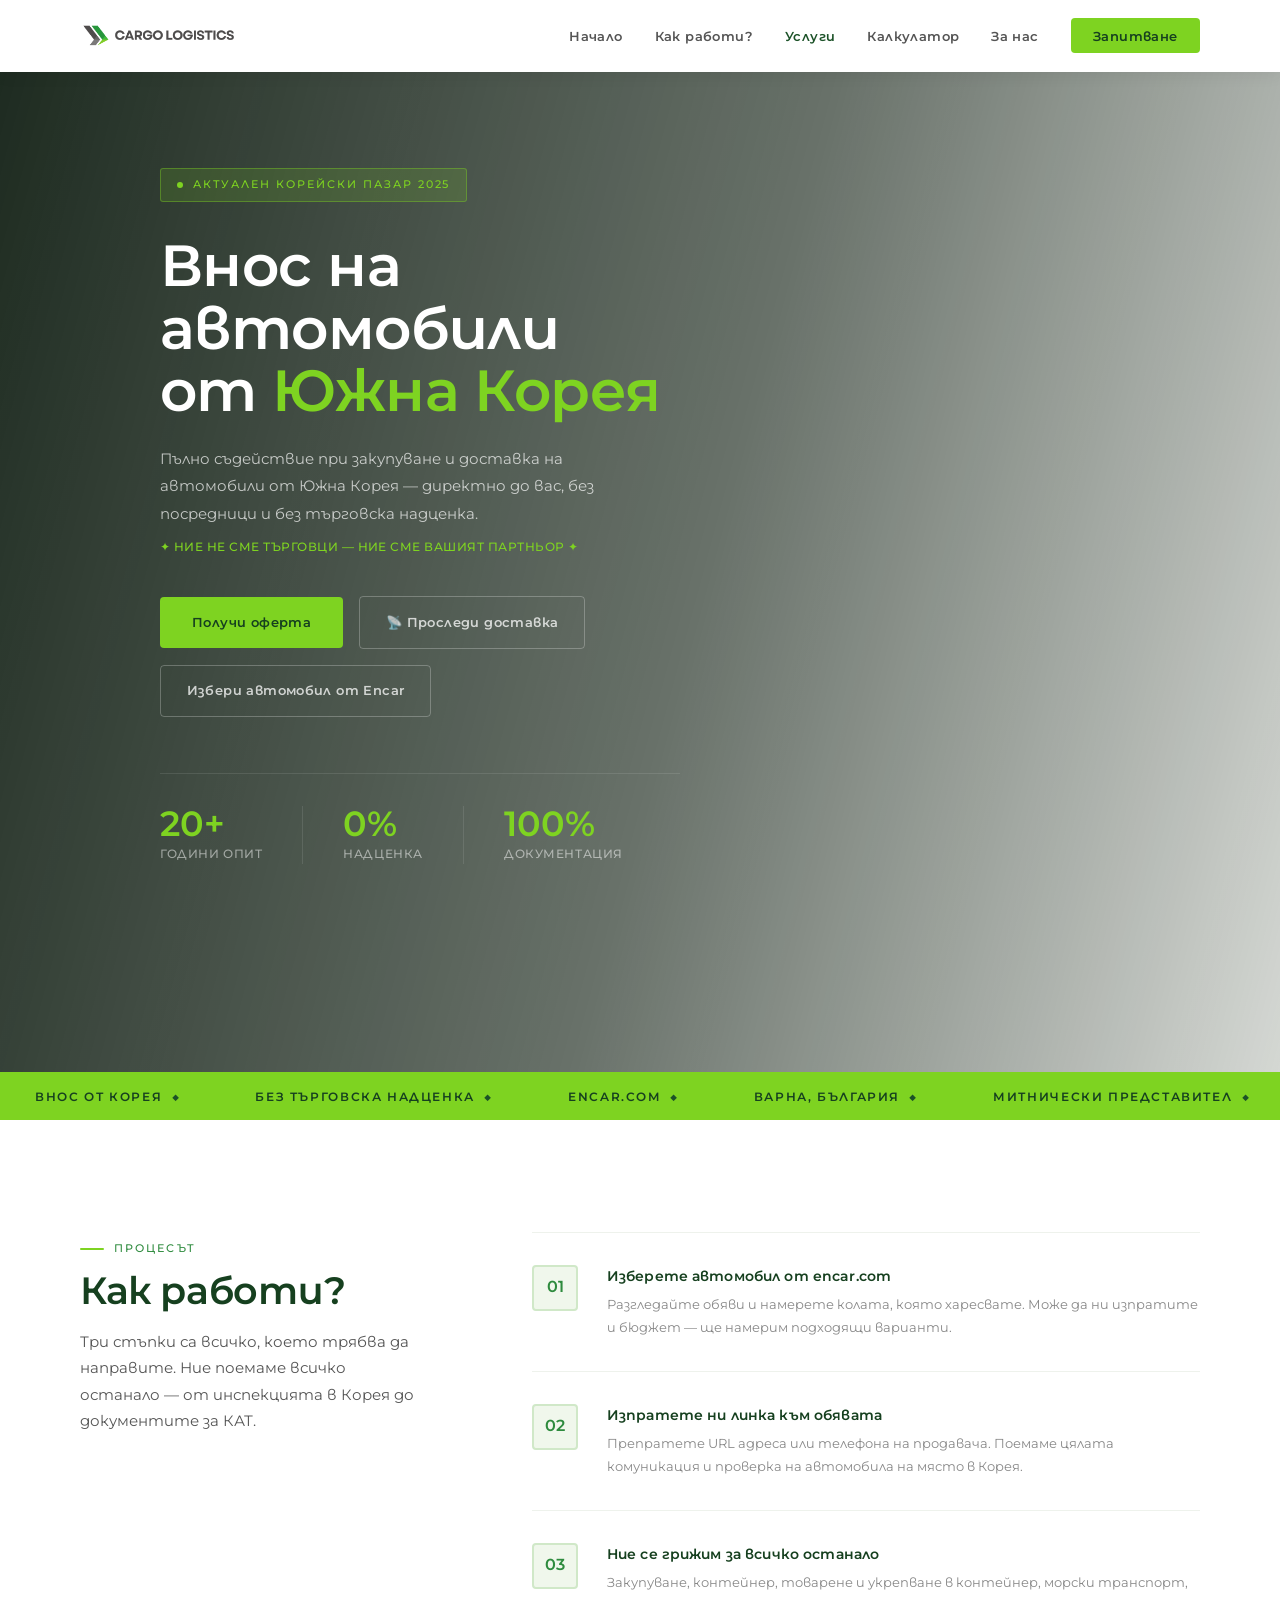
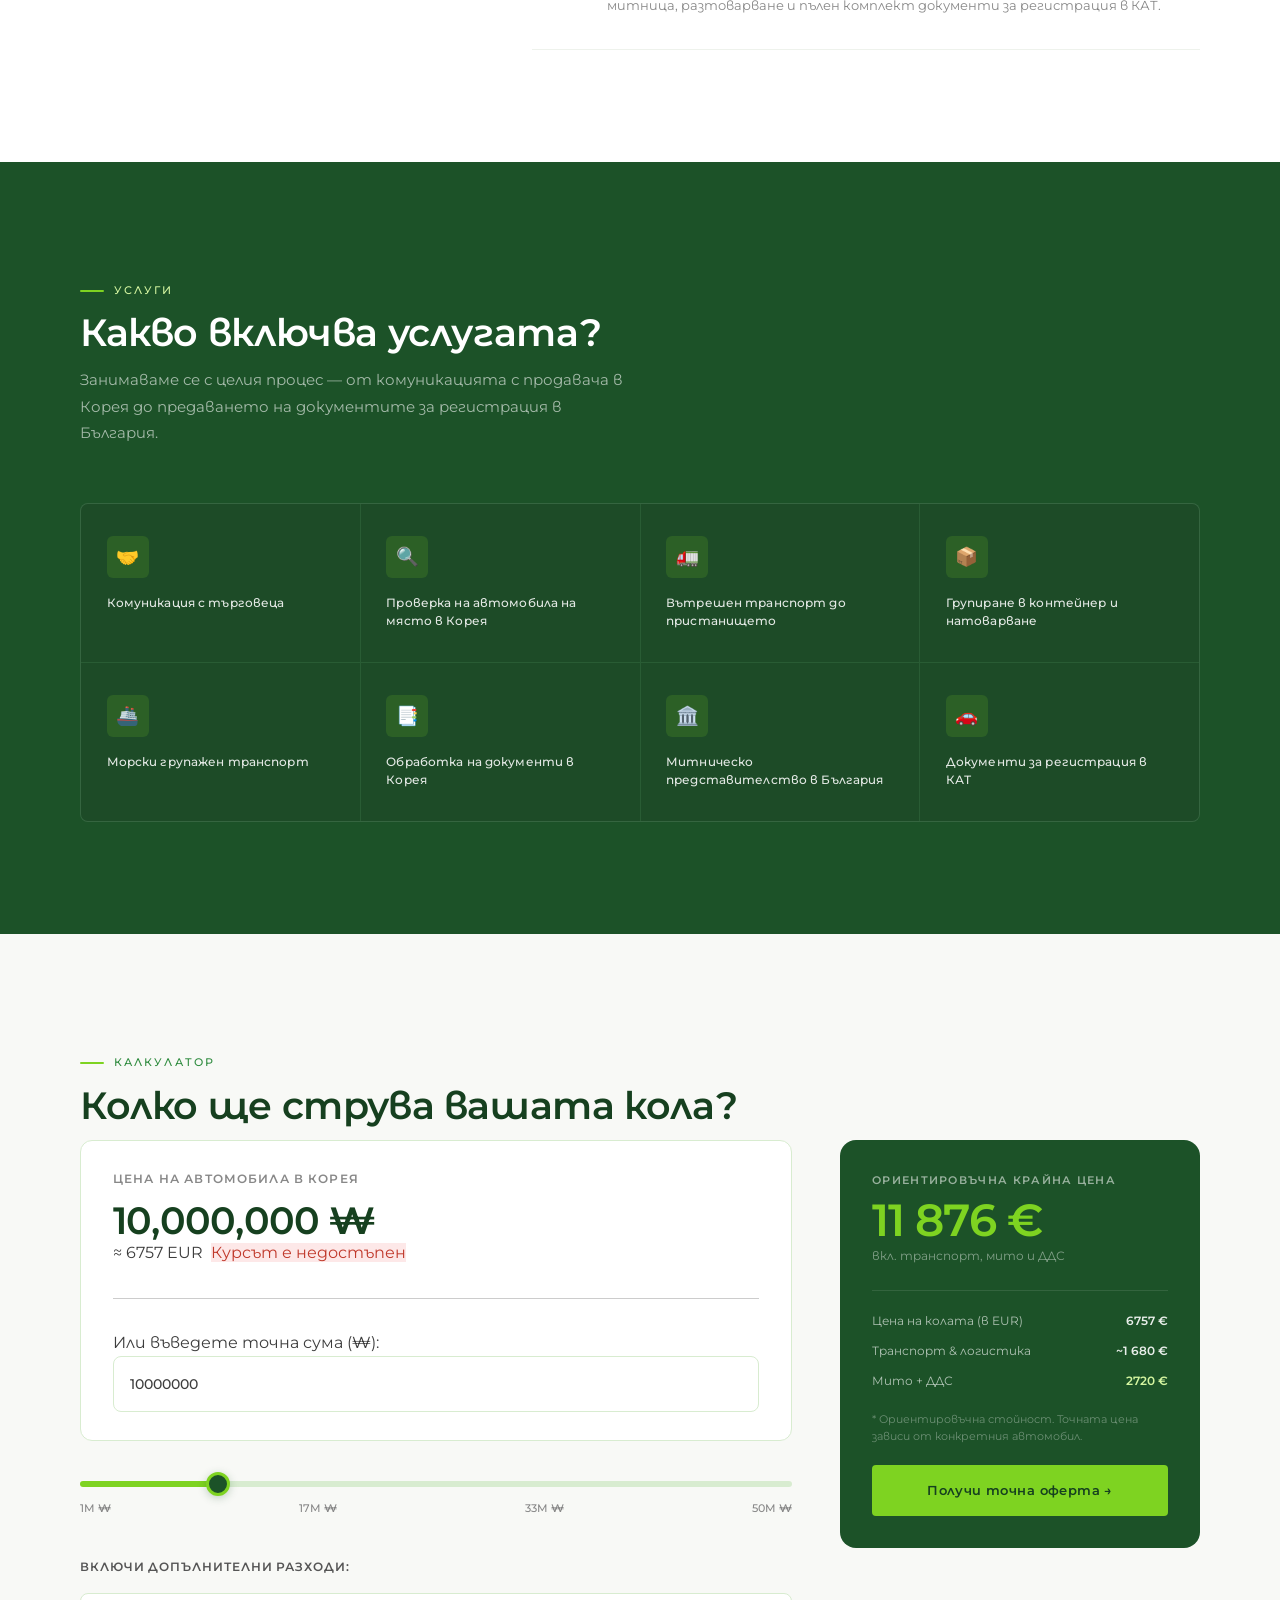
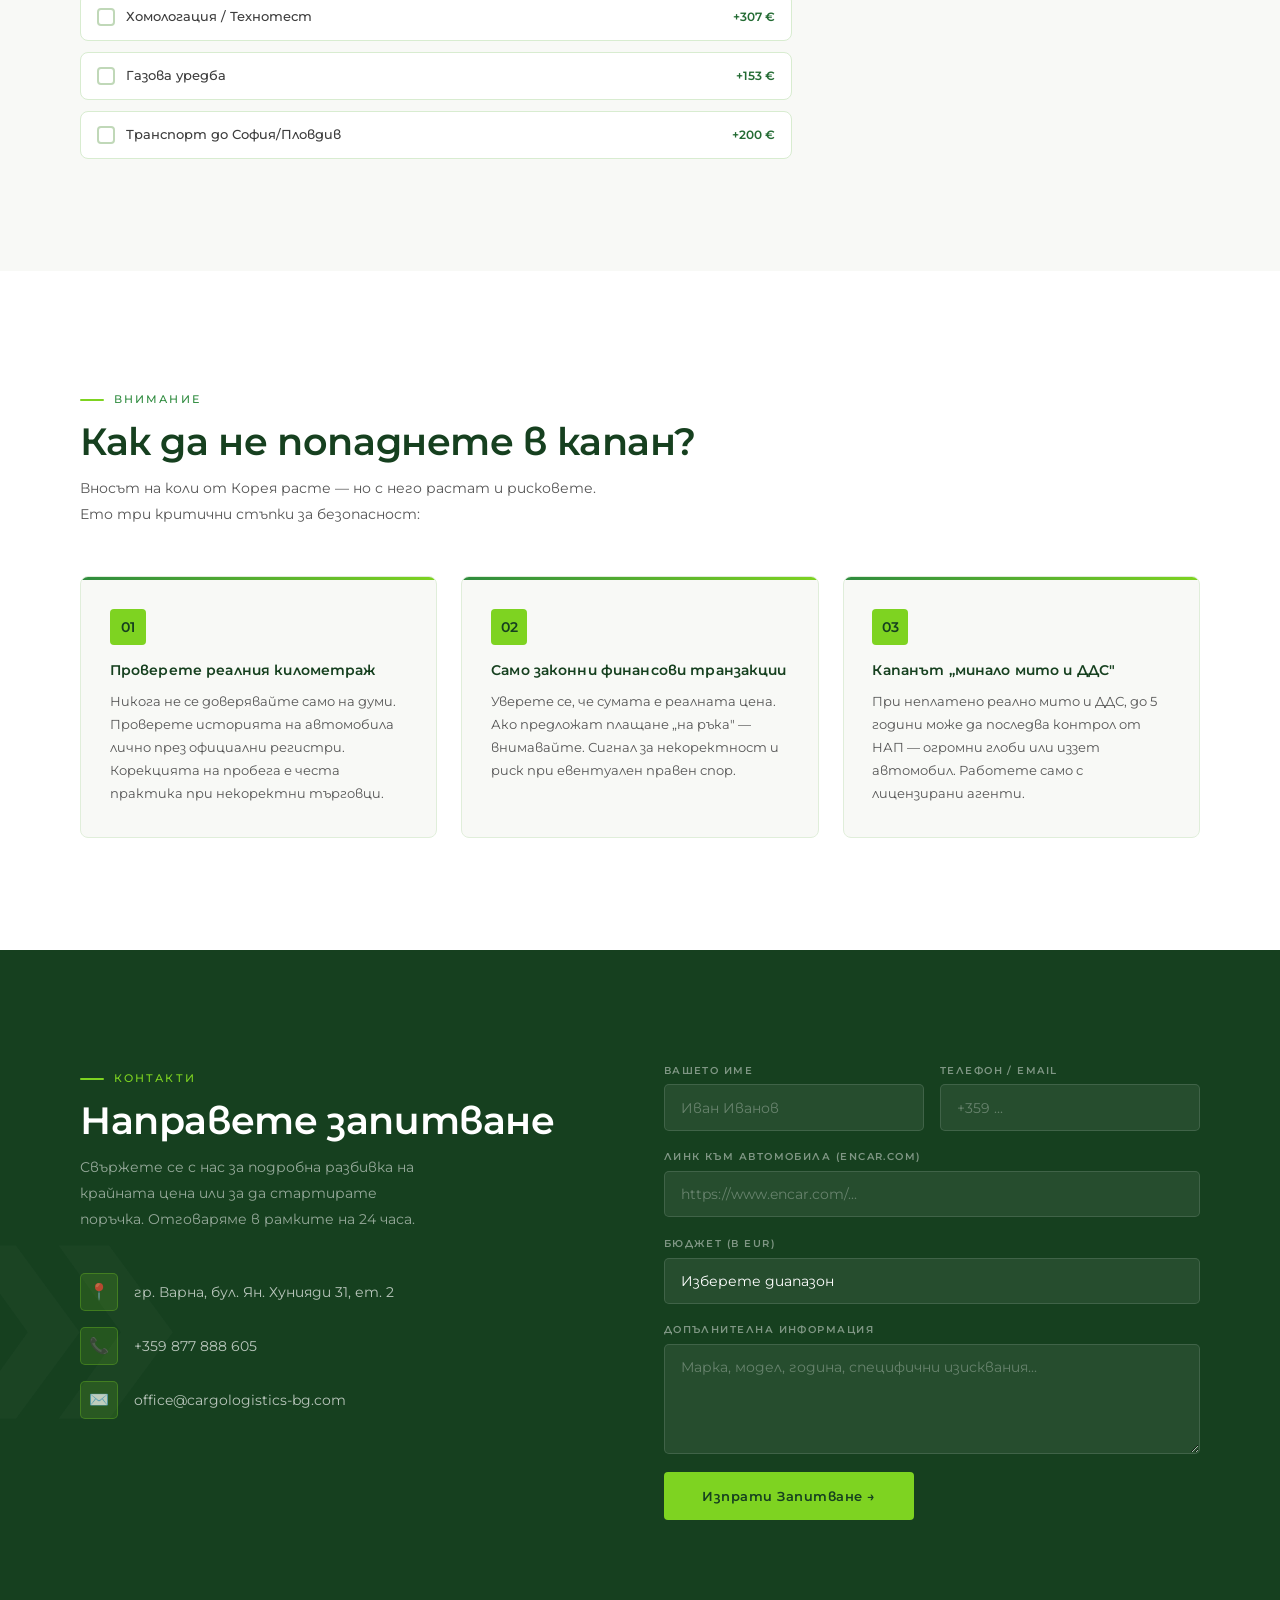
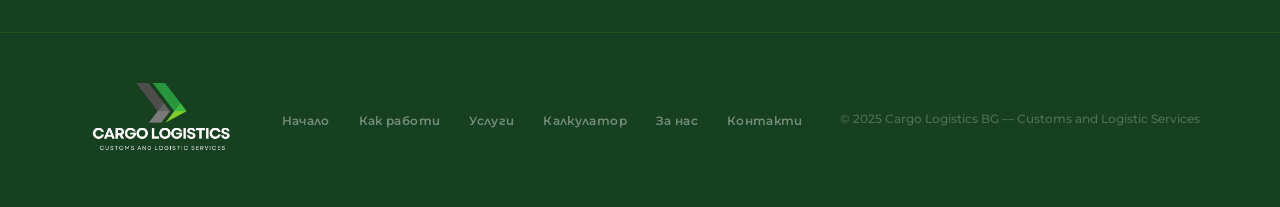
==== index.html @ bb2a9093 "price change transport" ====
<!DOCTYPE html>
<html lang="bg">
<head>
<meta charset="UTF-8">
<meta name="viewport" content="width=device-width, initial-scale=1.0">
<title>Cargo Logistics — Внос на автомобили от Южна Корея</title>
<link rel="stylesheet" href="index.css">
<link href="https://fonts.googleapis.com/css2?family=Montserrat:ital,wght@0,300;0,400;0,500;0,600;0,700;0,800;0,900;1,400&display=swap" rel="stylesheet">

</head>
<body>

    <!-- NAV -->
    <nav>
      <a class="nav-logo" href="#"><img src="Logo-3.png" alt="Cargo Logistics"></a>
      <ul class="nav-links">
        <li><a href="#start">Начало</a></li>
        <li><a href="#how">Как работи?</a></li>
        <li><a href="#services" class="active">Услуги</a></li>
        <li><a href="#calculator">Калкулатор</a></li>
        <li><a href="about.html">За нас</a></li>
        <li><a href="#contact" class="nav-cta">Запитване</a></li>
      </ul>
    </nav>
    
    <!-- HERO -->
    <section class="hero" id="start">
      <div class="hero-bg"></div>
      <div class="hero-left">
        <div class="hero-eyebrow">Актуален корейски пазар 2025</div>
        <h1>Внос на автомобили<br>от <em>Южна Корея</em></h1>
        <p class="hero-desc">Пълно съдействие при закупуване и доставка на автомобили от Южна Корея — директно до вас, без посредници и без търговска надценка.</p>
        <p class="hero-promise">✦ Ние не сме търговци — ние сме вашият партньор ✦</p>
        <div class="hero-actions">
          <a href="#contact" class="btn-lime">Получи оферта</a>
          <a href="https://www.maersk.com/tracking/" target="_blank" class="btn-ghost-white">📡 Проследи доставка</a>
          <a href="https://www.encar.com/index.do" target="_blank" class="btn-ghost-white">Избери автомобил от Encar</a>
        </div>
        <div class="hero-stats">
          <div class="stat-item"><span class="stat-num">20+</span><span class="stat-label">Години опит</span></div>
          <div class="stat-item"><span class="stat-num">0%</span><span class="stat-label">Надценка</span></div>
          <div class="stat-item"><span class="stat-num">100%</span><span class="stat-label">Документация</span></div>
        </div>
      </div>
    </section>
    
    <!-- TICKER -->
    <div class="ticker-wrap">
      <div class="ticker-inner">
        <span class="ticker-item">Внос от Корея <span class="ticker-sep">◆</span></span>
        <span class="ticker-item">Без търговска надценка <span class="ticker-sep">◆</span></span>
        <span class="ticker-item">Encar.com <span class="ticker-sep">◆</span></span>
        <span class="ticker-item">Варна, България <span class="ticker-sep">◆</span></span>
        <span class="ticker-item">Митнически представител <span class="ticker-sep">◆</span></span>
        <span class="ticker-item">20+ Години опит <span class="ticker-sep">◆</span></span>
        <span class="ticker-item">Внос от Корея <span class="ticker-sep">◆</span></span>
        <span class="ticker-item">Без търговска надценка <span class="ticker-sep">◆</span></span>
        <span class="ticker-item">Encar.com <span class="ticker-sep">◆</span></span>
        <span class="ticker-item">Варна, България <span class="ticker-sep">◆</span></span>
        <span class="ticker-item">Митнически представител <span class="ticker-sep">◆</span></span>
        <span class="ticker-item">20+ Години опит <span class="ticker-sep">◆</span></span>
      </div>
    </div>
    
    <!-- HOW IT WORKS -->
    <section class="how-section" id="how">
      <div class="how-layout">
        <div class="how-intro fade-up">
          <div class="section-tag">Процесът</div>
          <h2>Как работи?</h2>
          <p>Три стъпки са всичко, което трябва да направите. Ние поемаме всичко останало — от инспекцията в Корея до документите за КАТ.</p>
        </div>
        <div class="steps fade-up" style="transition-delay:0.12s">
          <div class="step">
            <div class="step-num">01</div>
            <div class="step-body">
              <h3>Изберете автомобил от encar.com</h3>
              <p>Разгледайте обяви и намерете колата, която харесвате. Може да ни изпратите и бюджет — ще намерим подходящи варианти.</p>
            </div>
          </div>
          <div class="step">
            <div class="step-num">02</div>
            <div class="step-body">
              <h3>Изпратете ни линка към обявата</h3>
              <p>Препратете URL адреса или телефона на продавача. Поемаме цялата комуникация и проверка на автомобила на място в Корея.</p>
            </div>
          </div>
          <div class="step">
            <div class="step-num">03</div>
            <div class="step-body">
              <h3>Ние се грижим за всичко останало</h3>
              <p>Закупуване, контейнер, товарене и укрепване в контейнер, морски транспорт, митница, разтоварване и пълен комплект документи за регистрация в КАТ.</p>
            </div>
          </div>
        </div>
      </div>
    </section>
    
    <!-- SERVICES -->
    <section class="services-section" id="services">
      <div class="section-tag fade-up">Услуги</div>
      <h2 class="fade-up">Какво включва услугата?</h2>
      <p class="services-lead fade-up">Занимаваме се с целия процес — от комуникацията с продавача в Корея до предаването на документите за регистрация в България.</p>
      <div class="services-grid">
        <div class="service-card fade-up"><div class="service-icon">🤝</div><h3>Комуникация с търговеца</h3></div>
        <div class="service-card fade-up" style="transition-delay:0.05s"><div class="service-icon">🔍</div><h3>Проверка на автомобила на място в Корея</h3></div>
        <div class="service-card fade-up" style="transition-delay:0.1s"><div class="service-icon">🚛</div><h3>Вътрешен транспорт до пристанището</h3></div>
        <div class="service-card fade-up" style="transition-delay:0.15s"><div class="service-icon">📦</div><h3>Групиране в контейнер и натоварване</h3></div>
        <div class="service-card fade-up" style="transition-delay:0.2s"><div class="service-icon">🚢</div><h3>Морски групажен транспорт</h3></div>
        <div class="service-card fade-up" style="transition-delay:0.25s"><div class="service-icon">📑</div><h3>Обработка на документи в Корея</h3></div>
        <div class="service-card fade-up" style="transition-delay:0.3s"><div class="service-icon">🏛️</div><h3>Митническо представителство в България</h3></div>
        <div class="service-card fade-up" style="transition-delay:0.35s"><div class="service-icon">🚗</div><h3>Документи за регистрация в КАТ</h3></div>
      </div>
    </section>
    
    <!-- CALCULATOR (replaces pricing section) -->
    <section class="pricing-section" id="calculator">
      <div class="section-tag fade-up">Калкулатор</div>
      <h2 class="fade-up">Колко ще струва вашата кола?</h2>
      <!-- <p class="fade-up" style="color:var(--gray-mid);font-size:0.9rem;max-width:520px;line-height:1.8;margin-bottom:3rem;font-weight:400;">Въведете цената на автомобила в корейски вон — ние конвертираме по актуален курс и изчисляваме ориентировъчната крайна цена в евро.</p> -->
    
      <div class="slider-calc-wrap fade-up" style="transition-delay:0.1s">
        
       <!-- Slider side -->
    <div class="slider-side">
      <div class="slider-car-price-display">
        <span class="scp-label">Цена на автомобила в Корея</span>
        <div class="scp-value-wrap">
          <span class="scp-value" id="scp-display">10 000 000 ₩</span>
        </div>
        <div class="scp-eur-equiv"> <span id="scp-eur-equiv">—</span> &nbsp;<span class="scp-rate-badge" id="scp-rate-badge">Зарежда курс…</span></div>
        <div class="scp-divider"></div>
        <br>
        <hr style="border: none; height: 1px; background-color: #ccc; margin: 5px 0;">
        <br>
        <span class="scp-manual-label">Или въведете точна сума (₩):</span>
        <div class="calc-input-wrap">
         <!--- <span class="calc-currency">₩</span> -->
          <input type="number" id="scp-input" class="calc-input" value="10000000" min="1000000" max="50000000" step="500000">
        </div>
      </div>

      <div class="slider-track-wrap">
        <input type="range" id="car-slider" class="car-slider" min="1000000" max="50000000" step="500000" value="10000000">
        <div class="slider-labels">
          <span>1M ₩</span>
          <span>17M ₩</span>
          <span>33M ₩</span>
          <span>50M ₩</span>
        </div>
      </div>

    
          <div class="slider-toggles">
            <p class="slider-toggles-label">Включи допълнителни разходи:</p>
            <div class="stoggle-row">
              <label class="stoggle">
                <input type="checkbox" id="s-homologation">
                <span class="stoggle-box"></span>
                Хомологация / Технотест
                <span class="stoggle-price">+307 €</span>
              </label>
              <label class="stoggle">
                <input type="checkbox" id="s-gas">
                <span class="stoggle-box"></span>
                Газова уредба
                <span class="stoggle-price">+153 €</span>
              </label>
              <label class="stoggle">
                <input type="checkbox" id="s-sofia">
                <span class="stoggle-box"></span>
                Транспорт до София/Пловдив
                <span class="stoggle-price">+200 €</span>
              </label>
            </div>
          </div>
        </div>
    
        <!-- Result side -->
        <div class="slider-result">
          <div class="sr-inner">
            <div class="sr-label">Ориентировъчна крайна цена</div>
            <div class="sr-total" id="sr-total">— €</div>
            <div class="sr-note">вкл. транспорт, мито и ДДС</div>
    
            <div class="sr-breakdown">
              <div class="sr-row"><span>Цена на колата (в EUR)</span><span id="sr-car">—</span></div>
              <div class="sr-row"><span>Транспорт &amp; логистика</span><span>~1 680 €</span></div>
              <div class="sr-row sr-tax"><span>Мито + ДДС</span><span id="sr-taxes">—</span></div>
              <div class="sr-row" id="sr-extras-row" style="display:none"><span>Допълнителни</span><span id="sr-extras">—</span></div>
            </div>
    
            <p class="sr-disclaimer">* Ориентировъчна стойност. Точната цена зависи от конкретния автомобил.</p>
            <a href="#contact" class="btn-lime" style="display:block;text-align:center;margin-top:1.2rem;">Получи точна оферта →</a>
          </div>
        </div>
      </div>
    </section>
    
    
    <!-- TIPS -->
    <section class="tips-section">
      <div class="section-tag fade-up">Внимание</div>
      <h2 class="fade-up">Как да не попаднете в капан?</h2>
      <p style="color:var(--gray-mid);font-size:0.9rem;max-width:520px;line-height:1.8;margin-top:0.5rem;font-weight:400;" class="fade-up">Вносът на коли от Корея расте — но с него растат и рисковете. Ето три критични стъпки за безопасност:</p>
      <div class="tips-grid">
        <div class="tip-card fade-up">
          <div class="tip-badge">01</div>
          <h3>Проверете реалния километраж</h3>
          <p>Никога не се доверявайте само на думи. Проверете историята на автомобила лично през официални регистри. Корекцията на пробега е честа практика при некоректни търговци.</p>
        </div>
        <div class="tip-card fade-up" style="transition-delay:0.1s">
          <div class="tip-badge">02</div>
          <h3>Само законни финансови транзакции</h3>
          <p>Уверете се, че сумата е реалната цена. Ако предложат плащане „на ръка" — внимавайте. Сигнал за некоректност и риск при евентуален правен спор.</p>
        </div>
        <div class="tip-card fade-up" style="transition-delay:0.2s">
          <div class="tip-badge">03</div>
          <h3>Капанът „минало мито и ДДС"</h3>
          <p>При неплатено реално мито и ДДС, до 5 години може да последва контрол от НАП — огромни глоби или иззет автомобил. Работете само с лицензирани агенти.</p>
        </div>
      </div>
    </section>
    
    
    
    
    <!-- CONTACT -->
    <section class="contact-section" id="contact">
      <div class="contact-info fade-up">
        <div class="section-tag">Контакти</div>
        <h2>Направете запитване</h2>
        <p>Свържете се с нас за подробна разбивка на крайната цена или за да стартирате поръчка. Отговаряме в рамките на 24 часа.</p>
        <div class="contact-items">
          <div class="contact-item"><div class="c-icon">📍</div>гр. Варна, бул. Ян. Хунияди 31, ет. 2</div>
          <div class="contact-item"><div class="c-icon">📞</div>+359 877 888 605</div>
          <div class="contact-item"><div class="c-icon">✉️</div>office@cargologistics-bg.com<a href="mailto:office@cargologistics-bg.com" class="__cf_email__"> </a></div>
        </div>
      </div>
      <form class="contact-form fade-up" style="transition-delay:0.14s" action="https://formspree.io/f/xpqyqaje" method="POST">
        <div class="form-row">
          <div class="fg"><label>Вашето Име</label><input type="text" placeholder="Иван Иванов" required></div>
          <div class="fg"><label>Телефон / Email</label><input type="text" placeholder="+359 ..." required></div>
        </div>
        <div class="fg"><label>Линк към автомобила (encar.com)</label><input type="url" placeholder="https://www.encar.com/..."></div>
        <div class="fg">
          <label>Бюджет (в EUR)</label>
          <select>
            <option value="">Изберете диапазон</option>
            <option>До 5 000 EUR</option>
            <option>5 000 – 10 000 EUR</option>
            <option>10 000 – 20 000 EUR</option>
            <option>Над 20 000 EUR</option>
            <option>Само транспорт (вече купена кола)</option>
          </select>
        </div>
        <div class="fg"><label>Допълнителна информация</label><textarea placeholder="Марка, модел, година, специфични изисквания..."></textarea></div>
        <button type="submit" class="form-submit">Изпрати Запитване →</button>
      </form>
    </section>
    
    <!-- FOOTER -->
    <footer>
      <div class="footer-logo"><img src="Logo-2.png" alt="Cargo Logistics"></div>
      <ul class="footer-links">
        <li><a href="#start">Начало</a></li>
        <li><a href="#how">Как работи</a></li>
        <li><a href="#services">Услуги</a></li>
        <li><a href="#calculator">Калкулатор</a></li>
        <li><a href="#About">За нас</a></li>
        <li><a href="#contact">Контакти</a></li>
      </ul>
      <div class="footer-copy">© 2025 Cargo Logistics BG — Customs and Logistic Services</div>
    </footer>
    
    <script>
      // Scroll animations
        
const obs = new IntersectionObserver((entries) => {
  entries.forEach(e => {
    if (e.isIntersecting) { e.target.classList.add('visible'); obs.unobserve(e.target); }
  });
}, { threshold: 0.1 });
document.querySelectorAll('.fade-up').forEach(el => obs.observe(el));

// Form submit


// ── KRW → EUR live rate calculator ──
const FIXED_EUR   = 250 + 1400 + 30 + 100 + 92 + 92 + 435; // fixed logistics costs in EUR
let   krwPerEur   = null; // filled after API call

function fmtKrw(n) {
  return n.toLocaleString('ko-KR') + ' ₩';
}
function fmtEur(n) {
  return n.toLocaleString('bg-BG', { minimumFractionDigits: 0, maximumFractionDigits: 0 }) + ' €';
}

function sliderUpdate(krwPrice) {
  // Show KRW price
  document.getElementById('scp-display').textContent = fmtKrw(krwPrice);

  if (!krwPerEur) {
    document.getElementById('sr-total').textContent = 'Зарежда…';
    return;
  }

  const carEur = krwPrice / krwPerEur;

  // Show EUR equivalent of car price
  document.getElementById('scp-eur-equiv').textContent =
    '≈ ' + carEur.toLocaleString('bg-BG', { minimumFractionDigits: 0, maximumFractionDigits: 0 }) + ' EUR';

  // Fixed logistics costs (these are always added)
  const loading   = 250;
  const transport = 1400;
  const insurance = 30;
  const port      = 100;
  const customs   = 92;
  const unloading = 92;
  const commission = 435;

  // Excel formula: Total = (car + loading + transport + insurance + port) * 1.32
  //                        + customs + unloading + commission + extras
  // Duty = (car + loading + transport + insurance) * 0.10
  // VAT  = (car + loading + transport + insurance + duty + port) * 0.20

  const dutyBase = carEur + loading + transport + insurance;
  const duty     = dutyBase * 0.10;
  const vatBase  = dutyBase + duty + port;
  const vat      = vatBase * 0.20;
  const taxes    = duty + vat;

  // Extras
  let extras = 0;
  if (document.getElementById('s-homologation').checked) extras += 307;
  if (document.getElementById('s-gas').checked)          extras += 153;
  if (document.getElementById('s-sofia').checked)        extras += 200;

  const total = carEur + loading + transport + insurance + port + taxes + customs + unloading + commission + extras;

  document.getElementById('sr-car').textContent    = fmtEur(carEur);
  document.getElementById('sr-taxes').textContent  = fmtEur(taxes);
  document.getElementById('sr-total').textContent  = fmtEur(total);

  if (extras > 0) {
    document.getElementById('sr-extras-row').style.display = '';
    document.getElementById('sr-extras').textContent = fmtEur(extras);
  } else {
    document.getElementById('sr-extras-row').style.display = 'none';
  }

  // Update slider fill
  const sliderEl = document.getElementById('car-slider');
  const pct = ((krwPrice - sliderEl.min) / (sliderEl.max - sliderEl.min)) * 100;
  sliderEl.style.background =
    `linear-gradient(to right, var(--lime) 0%, var(--lime) ${pct}%, #d8ecd0 ${pct}%, #d8ecd0 100%)`;
}

// Fetch live KRW/EUR rate from Frankfurter (ECB-backed, no API key)
async function fetchRate() {
  const badge = document.getElementById('scp-rate-badge');
  try {
    const res  = await fetch('https://api.frankfurter.dev/v1/latest?base=EUR&symbols=KRW');
    const data = await res.json();
    krwPerEur  = data.rates.KRW;
    const rateDisplay = Math.round(krwPerEur).toLocaleString('ko-KR');
    badge.textContent  = `1 € = ${rateDisplay} ₩  •  ${data.date}`;
    badge.style.background = '#eef6ea';
    sliderUpdate(parseInt(document.getElementById('car-slider').value));
  } catch (err) {
    badge.textContent  = 'Курсът е недостъпен';
    badge.style.background = '#fde8e8';
    badge.style.color = '#c0392b';
    // fallback rate
    krwPerEur = 1480;
    sliderUpdate(parseInt(document.getElementById('car-slider').value));
  }
}

// Wire up slider and manual input
const sliderEl    = document.getElementById('car-slider');
const manualInput = document.getElementById('scp-input');

sliderEl.addEventListener('input', () => {
  const val = parseInt(sliderEl.value);
  manualInput.value = val;
  sliderUpdate(val);
});

manualInput.addEventListener('input', () => {
  let val = parseInt(manualInput.value) || 1000000;
  val = Math.min(Math.max(val, 1000000), 50000000);
  sliderEl.value = val;
  sliderUpdate(val);
});

['s-homologation', 's-gas', 's-sofia'].forEach(id => {
  document.getElementById(id).addEventListener('change', () => {
    sliderUpdate(parseInt(sliderEl.value));
  });
});

// Init: show placeholder then fetch rate
sliderUpdate(10000000);
fetchRate();
      </script>
    </body>
    </html>
---- index.css ----
:root {
    --green-dark:   #16401f;
    --green-brand:  #1c5228;
    --green-mid:    #236b33;
    --green-accent: #2e8b3e;
    --lime:         #7ed321;
    --lime-bright:  #a8e63d;
    --lime-pale:    #d4f5a0;
    --gray-dark:    #3d3d3d;
    --gray-mid:     #555;
    --gray-light:   #888;
    --off-white:    #f8f9f6;
    --white:        #ffffff;
  }
  
  *, *::before, *::after { box-sizing: border-box; margin: 0; padding: 0; }
  html { scroll-behavior: smooth; }
  
  body {
    background: var(--off-white);
    color: var(--gray-dark);
    font-family: 'Montserrat', sans-serif;
    font-weight: 400;
    line-height: 1.65;
    overflow-x: hidden;
  }
  
  /* NAV */
  nav {
    position: fixed;
    inset: 0 0 auto 0;
    z-index: 300;
    display: flex;
    align-items: center;
    justify-content: space-between;
    padding: 0 5rem;
    height: 72px;
    background: var(--white);
    box-shadow: 0 2px 16px rgba(0,0,0,0.07);
  }
  
  .nav-logo img { height: 84px; display: block; }
  
  .nav-links { display: flex; gap: 2rem; list-style: none; align-items: center; }
  
  .nav-links a {
    color: var(--gray-mid);
    text-decoration: none;
    font-size: 0.82rem;
    font-weight: 600;
    letter-spacing: 0.03em;
    transition: color 0.2s;
  }
  
  .nav-links a:hover { color: var(--green-brand); }
  .nav-links a.active { color: var(--green-brand); }
  
  .nav-cta {
    background: var(--lime) !important;
    color: var(--green-dark) !important;
    padding: 0.6rem 1.4rem !important;
    border-radius: 4px;
  }
  .nav-cta:hover { background: var(--lime-bright) !important; }
  
  /* HERO */

  
.hero {
    min-height: 100vh;
    position: relative;
    display: flex;
    align-items: center;
    padding-top: 72px;
    overflow: hidden;
  }
  
  .hero-bg {
    position: absolute;
    inset: 0;
    background-image: url('https://static.super.website/fs/super-website/userFiles/cargologistics/images/r256-chatgpt-image-oct-26-2025-015347-pm-17614802647723.webp?v=1761480317');
    background-size: cover;
    background-position: center 40%;
    filter: brightness(0.38) saturate(0.9);
    z-index: 0;
  }
  
  .hero-bg::after {
    content: '';
    position: absolute;
    inset: 0;
    background: linear-gradient(105deg, rgba(22,64,31,0.92) 0%, rgba(22,64,31,0.6) 55%, rgba(22,64,31,0.15) 100%);
  }
  
  .hero-left {
    position: relative;
    z-index: 2;
    padding: 6rem 5rem;
    max-width: 680px;
  }
  
  .hero-eyebrow {
    display: inline-flex;
    align-items: center;
    gap: 0.6rem;
    background: rgba(126,211,33,0.15);
    border: 1px solid rgba(126,211,33,0.4);
    color: var(--lime);
    font-size: 0.68rem;
    font-weight: 500;
    letter-spacing: 0.18em;
    text-transform: uppercase;
    padding: 0.45rem 1rem;
    border-radius: 3px;
    margin-bottom: 2rem;
    width: fit-content;
  }
  
  .hero-eyebrow::before {
    content: '';
    width: 6px; height: 6px;
    background: var(--lime);
    border-radius: 50%;
    animation: blink 2s ease infinite;
  }
  
  @keyframes blink { 0%,100%{opacity:1}50%{opacity:0.2} }
  
  h1 {
    font-size: clamp(2.4rem, 4.5vw, 4.2rem);
    font-weight: 600;
    line-height: 1.08;
    color: var(--white);
    margin-bottom: 1.5rem;
    letter-spacing: -0.01em;
  }
  
  h1 em { font-style: normal; color: var(--lime); }
  
  .hero-desc {
    font-size: 0.95rem;
    color: rgba(255,255,255,0.7);
    max-width: 440px;
    line-height: 1.8;
    margin-bottom: 0.6rem;
    font-weight: 400;
  }
  
  .hero-promise {
    font-size: 0.75rem;
    font-weight: 500;
    color: var(--lime);
    letter-spacing: 0.04em;
    margin-bottom: 2.5rem;
    text-transform: uppercase;
  }
  
  .hero-actions {
    display: flex;
    gap: 1rem;
    align-items: center;
    flex-wrap: wrap;
    margin-bottom: 3.5rem;
  }
  
  .btn-lime {
    display: inline-block;
    background: var(--lime);
    color: var(--green-dark);
    text-decoration: none;
    font-weight: 600;
    font-size: 0.84rem;
    letter-spacing: 0.03em;
    padding: 0.9rem 2rem;
    border-radius: 4px;
    transition: background 0.2s, transform 0.15s;
  }
  .btn-lime:hover { background: var(--lime-bright); transform: translateY(-2px); }
  
  .btn-ghost-white {
    display: inline-flex;
    align-items: center;
    gap: 0.5rem;
    color: rgba(255,255,255,0.75);
    text-decoration: none;
    font-size: 0.82rem;
    font-weight: 600;
    letter-spacing: 0.03em;
    border: 1.5px solid rgba(255,255,255,0.25);
    padding: 0.9rem 1.6rem;
    border-radius: 4px;
    transition: border-color 0.2s, color 0.2s;
  }
  .btn-ghost-white:hover { border-color: rgba(255,255,255,0.6); color: var(--white); }
  
  .hero-stats {
    display: flex;
    gap: 0;
    border-top: 1px solid rgba(255,255,255,0.1);
    padding-top: 2rem;
  }
  
  .stat-item {
    display: flex;
    flex-direction: column;
    padding-right: 2.5rem;
    margin-right: 2.5rem;
    border-right: 1px solid rgba(255,255,255,0.1);
  }
  .stat-item:last-child { border-right: none; margin-right: 0; padding-right: 0; }
  
  .stat-num {
    font-size: 2.2rem;
    font-weight: 600;
    color: var(--lime);
    line-height: 1;
  }
  
  .stat-label {
    font-size: 0.72rem;
    color: rgba(255,255,255,0.5);
    margin-top: 0.25rem;
    text-transform: uppercase;
    letter-spacing: 0.05em;
    font-weight: 500;
  }
  /* TICKER */
  .ticker-wrap {
    background: var(--lime);
    overflow: hidden;
    padding: 0.65rem 0;
    white-space: nowrap;
  }
  
  .ticker-inner {
    display: inline-flex;
    animation: ticker 28s linear infinite;
  }
  
  .ticker-item {
    font-size: 0.72rem;
    font-weight: 600;
    letter-spacing: 0.14em;
    color: var(--green-dark);
    padding: 0 2.2rem;
    text-transform: uppercase;
  }
  
  .ticker-sep { color: var(--green-brand); margin: 0 0.3rem; }
  
  @keyframes ticker { from{transform:translateX(0)} to{transform:translateX(-50%)} }
  
  /* SECTIONS */
  section { padding: 7rem 5rem; }
  
  .section-tag {
    display: inline-flex;
    align-items: center;
    gap: 0.6rem;
    font-size: 0.68rem;
    font-weight: 500;
    letter-spacing: 0.2em;
    text-transform: uppercase;
    color: var(--green-accent);
    margin-bottom: 0.8rem;
  }
  
  .section-tag::before {
    content: '';
    width: 24px; height: 2px;
    background: var(--lime);
    border-radius: 2px;
  }
  
  h2 {
    font-size: clamp(1.8rem, 3vw, 2.8rem);
    font-weight: 600;
    color: var(--green-dark);
    line-height: 1.1;
    letter-spacing: -0.01em;
    margin-bottom: 0.8rem;
  }
  
  /* HOW IT WORKS */
  .how-section { background: var(--white); }
  
  .how-layout {
    display: grid;
    grid-template-columns: 340px 1fr;
    gap: 7rem;
    align-items: start;
  }
  
  .how-intro p { font-size: 0.92rem; color: var(--gray-mid); line-height: 1.8; margin-top: 1rem; font-weight: 400; }
  
  .steps { display: flex; flex-direction: column; }
  
  .step {
    display: flex;
    gap: 1.8rem;
    padding: 2rem 0;
    border-bottom: 1px solid #eef2ec;
    transition: padding-left 0.25s;
    cursor: default;
  }
  .step:first-child { border-top: 1px solid #eef2ec; }
  .step:hover { padding-left: 0.6rem; }
  
  .step-num {
    flex-shrink: 0;
    width: 46px; height: 46px;
    border-radius: 4px;
    background: #f0f7ec;
    border: 2px solid #d0e8c8;
    display: grid;
    place-items: center;
    font-size: 1rem;
    font-weight: 600;
    color: var(--green-accent);
    transition: background 0.2s, border-color 0.2s, color 0.2s;
  }
  .step:hover .step-num { background: var(--lime); color: var(--green-dark); border-color: var(--lime); }
  
  .step-body h3 { font-size: 0.88rem; font-weight: 600; color: var(--green-dark); margin-bottom: 0.35rem; letter-spacing: 0.01em; }
  .step-body p { font-size: 0.83rem; color: var(--gray-light); line-height: 1.7; font-weight: 400; }
  
  /* SERVICES */
  .services-section { background: var(--green-brand); }
  .services-section .section-tag { color: var(--lime-pale); }
  .services-section h2 { color: var(--white); }
  
  .services-lead {
    font-size: 0.92rem;
    color: rgba(255,255,255,0.6);
    max-width: 560px;
    line-height: 1.8;
    margin-bottom: 3.5rem;
    margin-top: 0.5rem;
    font-weight: 400;
  }
  
  .services-grid {
    display: grid;
    grid-template-columns: repeat(4, 1fr);
    gap: 1px;
    background: rgba(255,255,255,0.06);
    border: 1px solid rgba(255,255,255,0.06);
    border-radius: 8px;
    overflow: hidden;
  }
  
  .service-card {
    background: rgba(22,64,31,0.6);
    padding: 2rem 1.6rem;
    transition: background 0.2s;
    position: relative;
    cursor: default;
  }
  .service-card::after {
    content: '';
    position: absolute;
    bottom: 0; left: 0; right: 0;
    height: 2px;
    background: var(--lime);
    transform: scaleX(0);
    transition: transform 0.25s;
    transform-origin: left;
  }
  .service-card:hover { background: rgba(22,64,31,0.9); }
  .service-card:hover::after { transform: scaleX(1); }
  
  .service-icon {
    width: 42px; height: 42px;
    background: rgba(126,211,33,0.15);
    border-radius: 6px;
    display: grid;
    place-items: center;
    font-size: 1.15rem;
    margin-bottom: 1rem;
  }
  
  .service-card h3 {
    font-size: 0.78rem;
    font-weight: 500;
    color: rgba(255,255,255,0.88);
    line-height: 1.45;
    letter-spacing: 0.01em;
  }
  
  /* PRICING */
  .pricing-section { background: var(--off-white); }
  
  .pricing-layout {
    display: grid;
    grid-template-columns: 1.2fr 0.8fr;
    gap: 4rem;
    margin-top: 3rem;
    align-items: start;
  }
  
  .pricing-table {
    border: 1px solid #d8ecd0;
    border-radius: 8px;
    overflow: hidden;
    margin-bottom: 1.2rem;
    background: var(--white);
  }
  
  .pricing-head {
    background: var(--green-brand);
    padding: 1rem 1.8rem;
    font-size: 0.75rem;
    font-weight: 600;
    letter-spacing: 0.1em;
    text-transform: uppercase;
    color: var(--white);
    display: flex;
    align-items: center;
    gap: 0.6rem;
  }
  .pricing-head::before {
    content: '';
    width: 3px; height: 14px;
    background: var(--lime);
    border-radius: 2px;
  }
  
  .pricing-row {
    display: flex;
    justify-content: space-between;
    align-items: center;
    padding: 0.85rem 1.8rem;
    border-bottom: 1px solid #eef6ea;
    gap: 1rem;
    transition: background 0.15s;
  }
  .pricing-row:last-child { border-bottom: none; }
  .pricing-row:hover { background: #f4faf0; }
  
  .pr-label { font-size: 0.82rem; color: var(--gray-mid); flex: 1; font-weight: 400; }
  .pr-val { font-size: 0.82rem; font-weight: 600; color: var(--green-brand); white-space: nowrap; }
  
  .pricing-aside { display: flex; flex-direction: column; gap: 1.2rem; }
  
  .cta-card {
    background: var(--green-brand);
    border-radius: 8px;
    padding: 2.2rem;
    color: var(--white);
    position: relative;
    overflow: hidden;
  }
  .cta-card::before {
    content: '»';
    position: absolute;
    right: -1rem; bottom: -2rem;
    font-size: 8rem;
    font-weight: 600;
    color: rgba(126,211,33,0.1);
    line-height: 1;
    pointer-events: none;
  }
  
  .cta-card h3 {
    font-size: 1.1rem;
    font-weight: 600;
    line-height: 1.2;
    margin-bottom: 0.8rem;
    color: var(--white);
    letter-spacing: 0.01em;
  }
  
  .cta-card p { font-size: 0.83rem; color: rgba(255,255,255,0.65); line-height: 1.7; margin-bottom: 1.5rem; font-weight: 400; }
  
  .btn-lime-sm {
    display: inline-block;
    background: var(--lime);
    color: var(--green-dark);
    font-weight: 600;
    font-size: 0.78rem;
    letter-spacing: 0.04em;
    padding: 0.7rem 1.4rem;
    border-radius: 4px;
    text-decoration: none;
    transition: background 0.2s;
  }
  .btn-lime-sm:hover { background: var(--lime-bright); }
  
  .link-pill {
    display: inline-flex;
    align-items: center;
    gap: 0.5rem;
    border: 1.5px solid #d0e8c4;
    border-radius: 4px;
    padding: 0.75rem 1.2rem;
    font-size: 0.78rem;
    font-weight: 600;
    color: var(--green-mid);
    text-decoration: none;
    background: var(--white);
    transition: border-color 0.2s, background 0.2s;
    letter-spacing: 0.04em;
  }
  .link-pill:hover { border-color: var(--green-accent); background: #f0f7ec; }
  
  /* TIPS */
  .tips-section { background: var(--white); }
  
  .tips-grid {
    display: grid;
    grid-template-columns: repeat(3, 1fr);
    gap: 1.5rem;
    margin-top: 3rem;
  }
  
  .tip-card {
    background: var(--off-white);
    border: 1px solid #e0eeda;
    border-radius: 8px;
    padding: 2rem 1.8rem;
    position: relative;
    overflow: hidden;
    cursor: default;
    transition: box-shadow 0.2s;
  }
  .tip-card:hover { box-shadow: 0 8px 32px rgba(28,82,40,0.1); }
  .tip-card::before {
    content: '';
    position: absolute;
    top: 0; left: 0; right: 0;
    height: 3px;
    background: linear-gradient(90deg, var(--green-accent), var(--lime));
  }
  
  .tip-badge {
    display: inline-flex;
    align-items: center;
    justify-content: center;
    width: 36px; height: 36px;
    background: var(--lime);
    border-radius: 4px;
    font-size: 0.85rem;
    font-weight: 600;
    color: var(--green-dark);
    margin-bottom: 1rem;
  }
  
  .tip-card h3 {
    font-size: 0.85rem;
    font-weight: 600;
    color: var(--green-dark);
    margin-bottom: 0.6rem;
    line-height: 1.4;
    letter-spacing: 0.01em;
  }
  
  .tip-card p { font-size: 0.82rem; color: var(--gray-mid); line-height: 1.75; font-weight: 400; }
  
  /* SLIDER CALCULATOR */
  .slider-calc-wrap {
    display: grid;
    grid-template-columns: 1fr 360px;
    gap: 3rem;
    align-items: start;
    margin-top: 0;
  }
  
  .slider-side { display: flex; flex-direction: column; gap: 2.5rem; }
  
  .slider-car-price-display {
    background: var(--white);
    border: 1.5px solid #d8ecd0;
    border-radius: 12px;
    padding: 1.8rem 2rem;
  }
  
  .calc-input {
    border: 1px solid #d8ecd0;
    border-radius: 8px;
    outline: none;
    padding: 1.1rem 1rem; /* was 0.72rem — increased for more height */
    font-family: 'Montserrat', sans-serif;
    font-size: 0.88rem;
    font-weight: 500;
    color: var(--gray-dark);
    width: 100%;
    background: transparent;
  }

  .scp-label {
    font-size: 0.72rem;
    font-weight: 600;
    color: var(--gray-light);
    text-transform: uppercase;
    letter-spacing: 0.1em;
    display: block;
    margin-bottom: 0.8rem;
  }
  
  .scp-value-wrap {
    display: flex;
    align-items: center;
    gap: 1.2rem;
    flex-wrap: wrap;
  }
  
  .scp-value {
    font-size: 2.4rem;
    font-weight: 600;
    color: var(--green-dark);
    letter-spacing: -0.02em;
    line-height: 1;
  }
  
  .scp-or {
    font-size: 0.72rem;
    color: var(--gray-light);
    font-weight: 400;
  }
  
  .scp-manual {
    border: 1.5px solid #d8ecd0;
    border-radius: 6px;
    padding: 0.5rem 0.8rem;
    font-family: 'Montserrat', sans-serif;
    font-size: 0.88rem;
    font-weight: 500;
    color: var(--gray-dark);
    width: 130px;
    outline: none;
    transition: border-color 0.2s;
  }
  .scp-manual:focus { border-color: var(--green-accent); }
  
  .slider-track-wrap { display: flex; flex-direction: column; gap: 0.8rem; }
  
  .car-slider {
    -webkit-appearance: none;
    appearance: none;
    width: 100%;
    height: 6px;
    border-radius: 3px;
    background: linear-gradient(to right, var(--lime) 0%, var(--lime) 9%, #d8ecd0 9%, #d8ecd0 100%);
    outline: none;
    cursor: pointer;
    transition: background 0.1s;
  }
  
  .car-slider::-webkit-slider-thumb {
    -webkit-appearance: none;
    width: 24px; height: 24px;
    border-radius: 50%;
    background: var(--green-brand);
    border: 3px solid var(--lime);
    cursor: pointer;
    box-shadow: 0 2px 8px rgba(28,82,40,0.25);
    transition: transform 0.15s;
  }
  .car-slider::-webkit-slider-thumb:hover { transform: scale(1.15); }
  .car-slider::-moz-range-thumb {
    width: 24px; height: 24px;
    border-radius: 50%;
    background: var(--green-brand);
    border: 3px solid var(--lime);
    cursor: pointer;
  }
  
  .slider-labels {
    display: flex;
    justify-content: space-between;
    font-size: 0.68rem;
    color: var(--gray-light);
    font-weight: 500;
  }
  
  .slider-toggles { display: flex; flex-direction: column; gap: 0.8rem; }
  
  .slider-toggles-label {
    font-size: 0.72rem;
    font-weight: 600;
    color: var(--gray-mid);
    text-transform: uppercase;
    letter-spacing: 0.08em;
    margin-bottom: 0.2rem;
  }
  
  .stoggle-row { display: flex; flex-direction: column; gap: 0.7rem; }
  
  .stoggle {
    display: flex;
    align-items: center;
    gap: 0.7rem;
    font-size: 0.82rem;
    font-weight: 500;
    color: var(--gray-dark);
    cursor: pointer;
    background: var(--white);
    border: 1.5px solid #d8ecd0;
    border-radius: 8px;
    padding: 0.75rem 1rem;
    transition: border-color 0.2s, background 0.2s;
  }
  .stoggle:hover { border-color: var(--green-accent); background: #f6fcf3; }
  
  .stoggle input[type="checkbox"] { display: none; }
  
  .stoggle-box {
    width: 18px; height: 18px;
    border: 2px solid #c0d8b8;
    border-radius: 4px;
    background: var(--white);
    display: grid;
    place-items: center;
    flex-shrink: 0;
    transition: background 0.2s, border-color 0.2s;
  }
  .stoggle input:checked ~ .stoggle-box,
  .stoggle input:checked + .stoggle-box {
    background: var(--green-accent);
    border-color: var(--green-accent);
  }
  .stoggle input:checked + .stoggle-box::after {
    content: '✓';
    color: white;
    font-size: 0.65rem;
    font-weight: 700;
  }
  
  .stoggle-price {
    margin-left: auto;
    font-size: 0.75rem;
    font-weight: 600;
    color: var(--green-mid);
  }
  
  /* Result card */
  .slider-result { position: sticky; top: 90px; }
  
  .sr-inner {
    background: var(--green-brand);
    border-radius: 16px;
    padding: 2rem;
    color: var(--white);
  }
  
  .sr-label {
    font-size: 0.68rem;
    font-weight: 600;
    text-transform: uppercase;
    letter-spacing: 0.12em;
    color: rgba(255,255,255,0.55);
    margin-bottom: 0.5rem;
  }
  
  .sr-total {
    font-size: 2.8rem;
    font-weight: 600;
    color: var(--lime);
    line-height: 1;
    letter-spacing: -0.02em;
    margin-bottom: 0.3rem;
  }
  
  .sr-note {
    font-size: 0.72rem;
    color: rgba(255,255,255,0.45);
    font-weight: 400;
    margin-bottom: 1.5rem;
  }
  
  .sr-breakdown {
    border-top: 1px solid rgba(255,255,255,0.1);
    padding-top: 1.2rem;
    display: flex;
    flex-direction: column;
    gap: 0.6rem;
    margin-bottom: 1.2rem;
  }
  
  .sr-row {
    display: flex;
    justify-content: space-between;
    font-size: 0.78rem;
    color: rgba(255,255,255,0.65);
    font-weight: 400;
  }
  .sr-row span:last-child { font-weight: 600; color: rgba(255,255,255,0.9); }
  .sr-tax span:last-child { color: var(--lime-pale); }
  
  .sr-disclaimer {
    font-size: 0.68rem;
    color: rgba(255,255,255,0.35);
    line-height: 1.6;
    font-weight: 400;
    margin-top: 0.5rem;
  }
  
  @media (max-width: 960px) {
    .slider-calc-wrap { grid-template-columns: 1fr; }
    .slider-result { position: static; }
    .scp-value { font-size: 1.8rem; }
  }
  
  
  /* CONTACT */
  .contact-section {
    background: var(--green-dark);
    display: grid;
    grid-template-columns: 1fr 1.1fr;
    gap: 6rem;
    padding: 7rem 5rem;
    align-items: start;
    position: relative;
    overflow: hidden;
  }
  .contact-section::before {
    content: '»';
    position: absolute;
    left: -3rem; top: 50%;
    transform: translateY(-50%);
    font-size: 35vw;
    font-weight: 600;
    color: rgba(255,255,255,0.02);
    pointer-events: none;
    line-height: 1;
  }
  
  .contact-section .section-tag { color: var(--lime); }
  .contact-section h2 { color: var(--white); }
  
  .contact-info > p {
    font-size: 0.9rem;
    color: rgba(255,255,255,0.55);
    line-height: 1.8;
    margin-bottom: 2.5rem;
    max-width: 360px;
    font-weight: 400;
  }
  
  .contact-items { display: flex; flex-direction: column; gap: 1rem; }
  
  .contact-item { display: flex; align-items: center; gap: 1rem; font-size: 0.85rem; color: rgba(255,255,255,0.7); font-weight: 400; }
  
  .c-icon {
    width: 38px; height: 38px;
    background: rgba(126,211,33,0.15);
    border: 1px solid rgba(126,211,33,0.3);
    border-radius: 5px;
    display: grid;
    place-items: center;
    font-size: 1rem;
    flex-shrink: 0;
  }
  
  .contact-form { display: flex; flex-direction: column; gap: 1.1rem; position: relative; z-index: 2; }
  
  .form-row { display: grid; grid-template-columns: 1fr 1fr; gap: 1rem; }
  
  .fg { display: flex; flex-direction: column; gap: 0.35rem; }
  
  .fg label {
    font-size: 0.65rem;
    font-weight: 600;
    letter-spacing: 0.14em;
    text-transform: uppercase;
    color: rgba(255,255,255,0.45);
  }
  
  .fg input, .fg textarea, .fg select {
    background: rgba(255,255,255,0.07);
    border: 1.5px solid rgba(255,255,255,0.12);
    border-radius: 5px;
    padding: 0.82rem 1rem;
    color: var(--white);
    font-family: 'Montserrat', sans-serif;
    font-size: 0.88rem;
    font-weight: 400;
    transition: border-color 0.2s, background 0.2s;
    outline: none;
    width: 100%;
    appearance: none;
  }
  .fg input::placeholder, .fg textarea::placeholder { color: rgba(255,255,255,0.3); }
  .fg input:focus, .fg textarea:focus, .fg select:focus {
    border-color: var(--lime);
    background: rgba(126,211,33,0.07);
  }
  .fg textarea { resize: vertical; min-height: 110px; }
  .fg select { cursor: pointer; }
  .fg select option { background: var(--green-dark); color: var(--white); }
  
  .form-submit {
    background: var(--lime);
    color: var(--green-dark);
    border: none;
    padding: 1rem 2.4rem;
    border-radius: 4px;
    font-family: 'Montserrat', sans-serif;
    font-size: 0.82rem;
    font-weight: 600;
    letter-spacing: 0.04em;
    cursor: pointer;
    transition: background 0.2s, transform 0.15s;
    align-self: flex-start;
  }
  .form-submit:hover { background: var(--lime-bright); transform: translateY(-2px); }
  
  /* FOOTER */
  footer {
    background: var(--green-dark);
    border-top: 1px solid rgba(126,211,33,0.12);
    padding: 2.5rem 5rem;
    display: flex;
    align-items: center;
    justify-content: space-between;
    flex-wrap: wrap;
    gap: 1.5rem;
  }
  
  .footer-logo img { height: 86px; }
  
  .footer-links { display: flex; gap: 1.8rem; list-style: none; }
  
  .footer-links a {
    font-size: 0.78rem;
    font-weight: 600;
    letter-spacing: 0.03em;
    color: rgba(255,255,255,0.4);
    text-decoration: none;
    transition: color 0.2s;
  }
  .footer-links a:hover { color: var(--lime); }
  
  .footer-copy {
    font-size: 0.72rem;
    color: rgba(255,255,255,0.25);
    font-weight: 500;
  }
  
  /* ANIMATIONS */
  .fade-up {
    opacity: 0;
    transform: translateY(18px);
    transition: opacity 0.5s ease, transform 0.5s ease;
  }
  .fade-up.visible { opacity: 1; transform: translateY(0); }
  
  /* RESPONSIVE */
  @media (max-width: 960px) {
    nav { padding: 0 1.5rem; }
    .nav-links { display: none; }
    section, .contact-section { padding: 5rem 1.5rem; }
    .hero { grid-template-columns: 1fr; background: var(--green-brand); }
    .hero-right { display: none; }
    .hero-left { padding: 5rem 1.5rem 3rem; }
    .how-layout { grid-template-columns: 1fr; gap: 2rem; }
    .services-grid { grid-template-columns: repeat(2, 1fr); }
    .pricing-layout { grid-template-columns: 1fr; }
    .tips-grid { grid-template-columns: 1fr; }
    .calc-layout { grid-template-columns: 1fr; }
    .calc-results-inner { position: static; }
    .contact-section { grid-template-columns: 1fr; }
    footer { padding: 2rem 1.5rem; flex-direction: column; align-items: flex-start; }
    .form-row { grid-template-columns: 1fr; }
    .hero-stats { flex-wrap: wrap; gap: 1.5rem; }
    .stat-item { border-right: none; margin-right: 0; padding-right: 0; } }
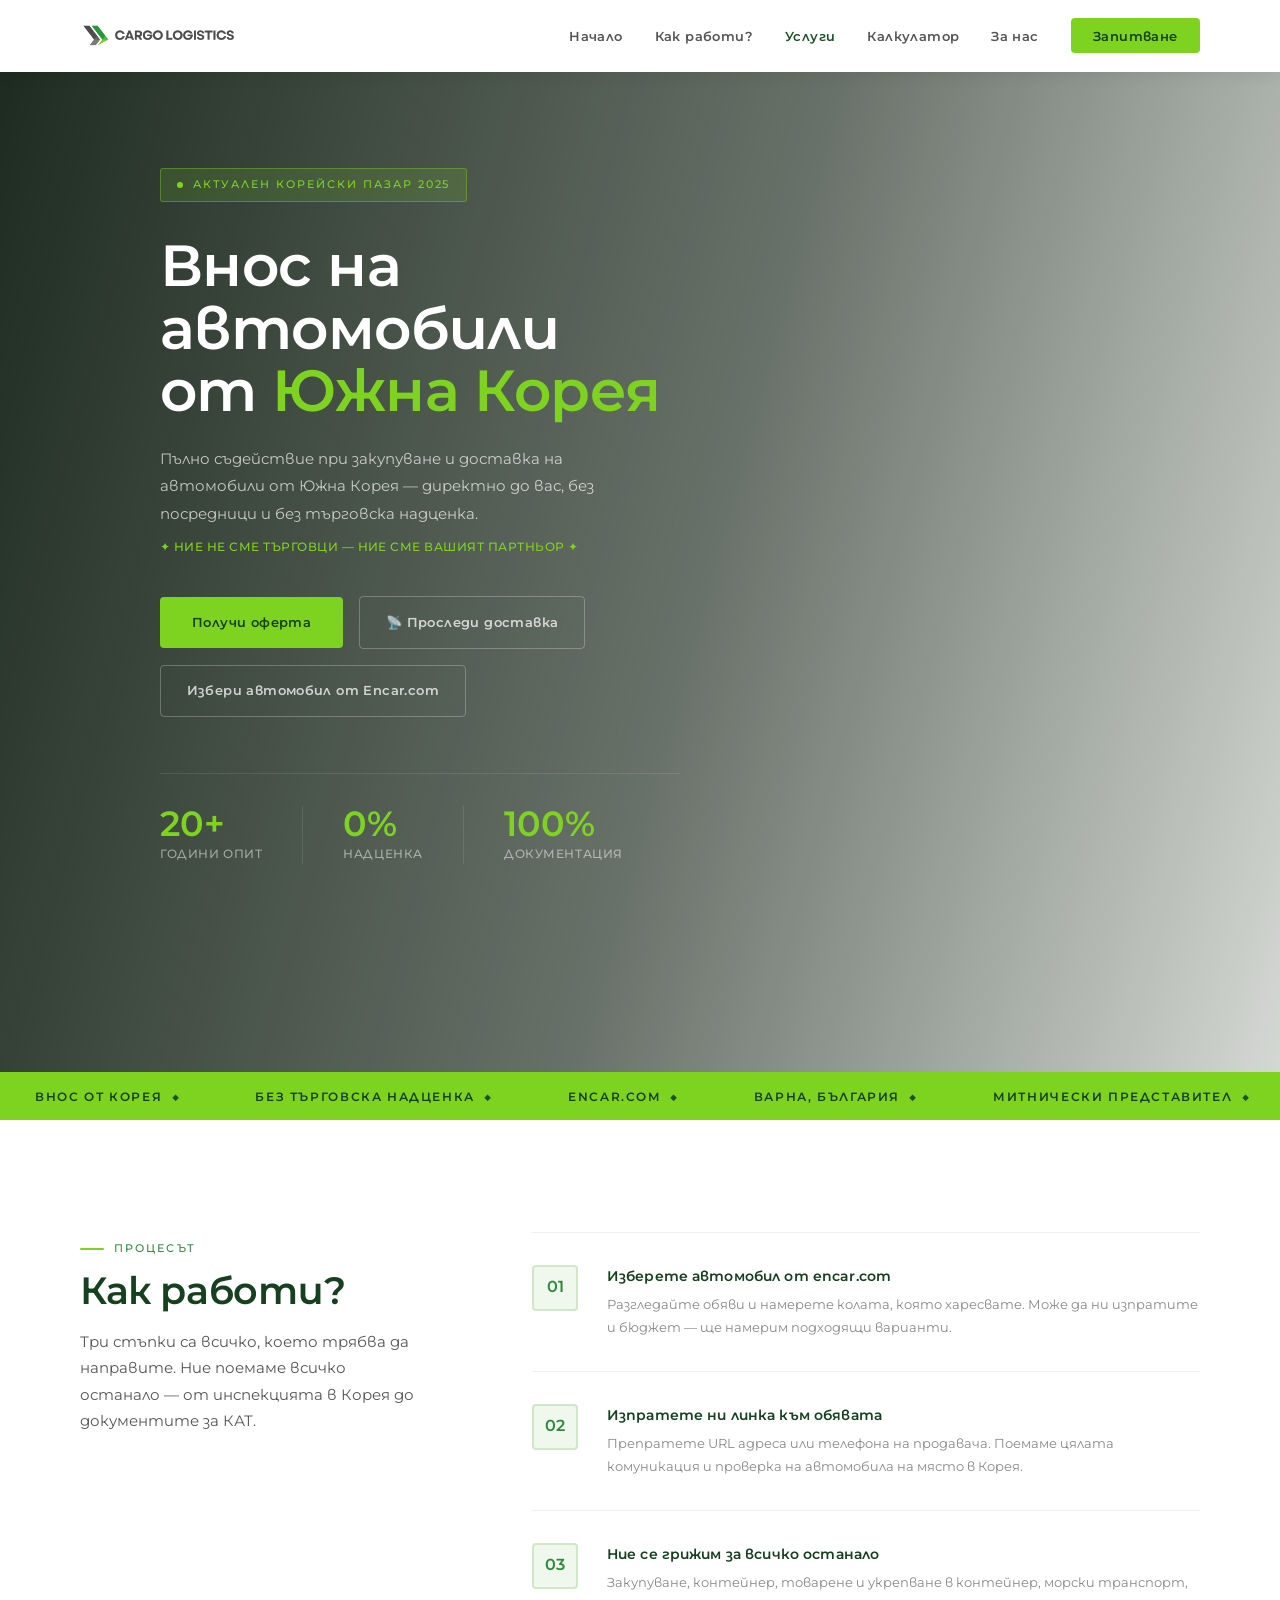
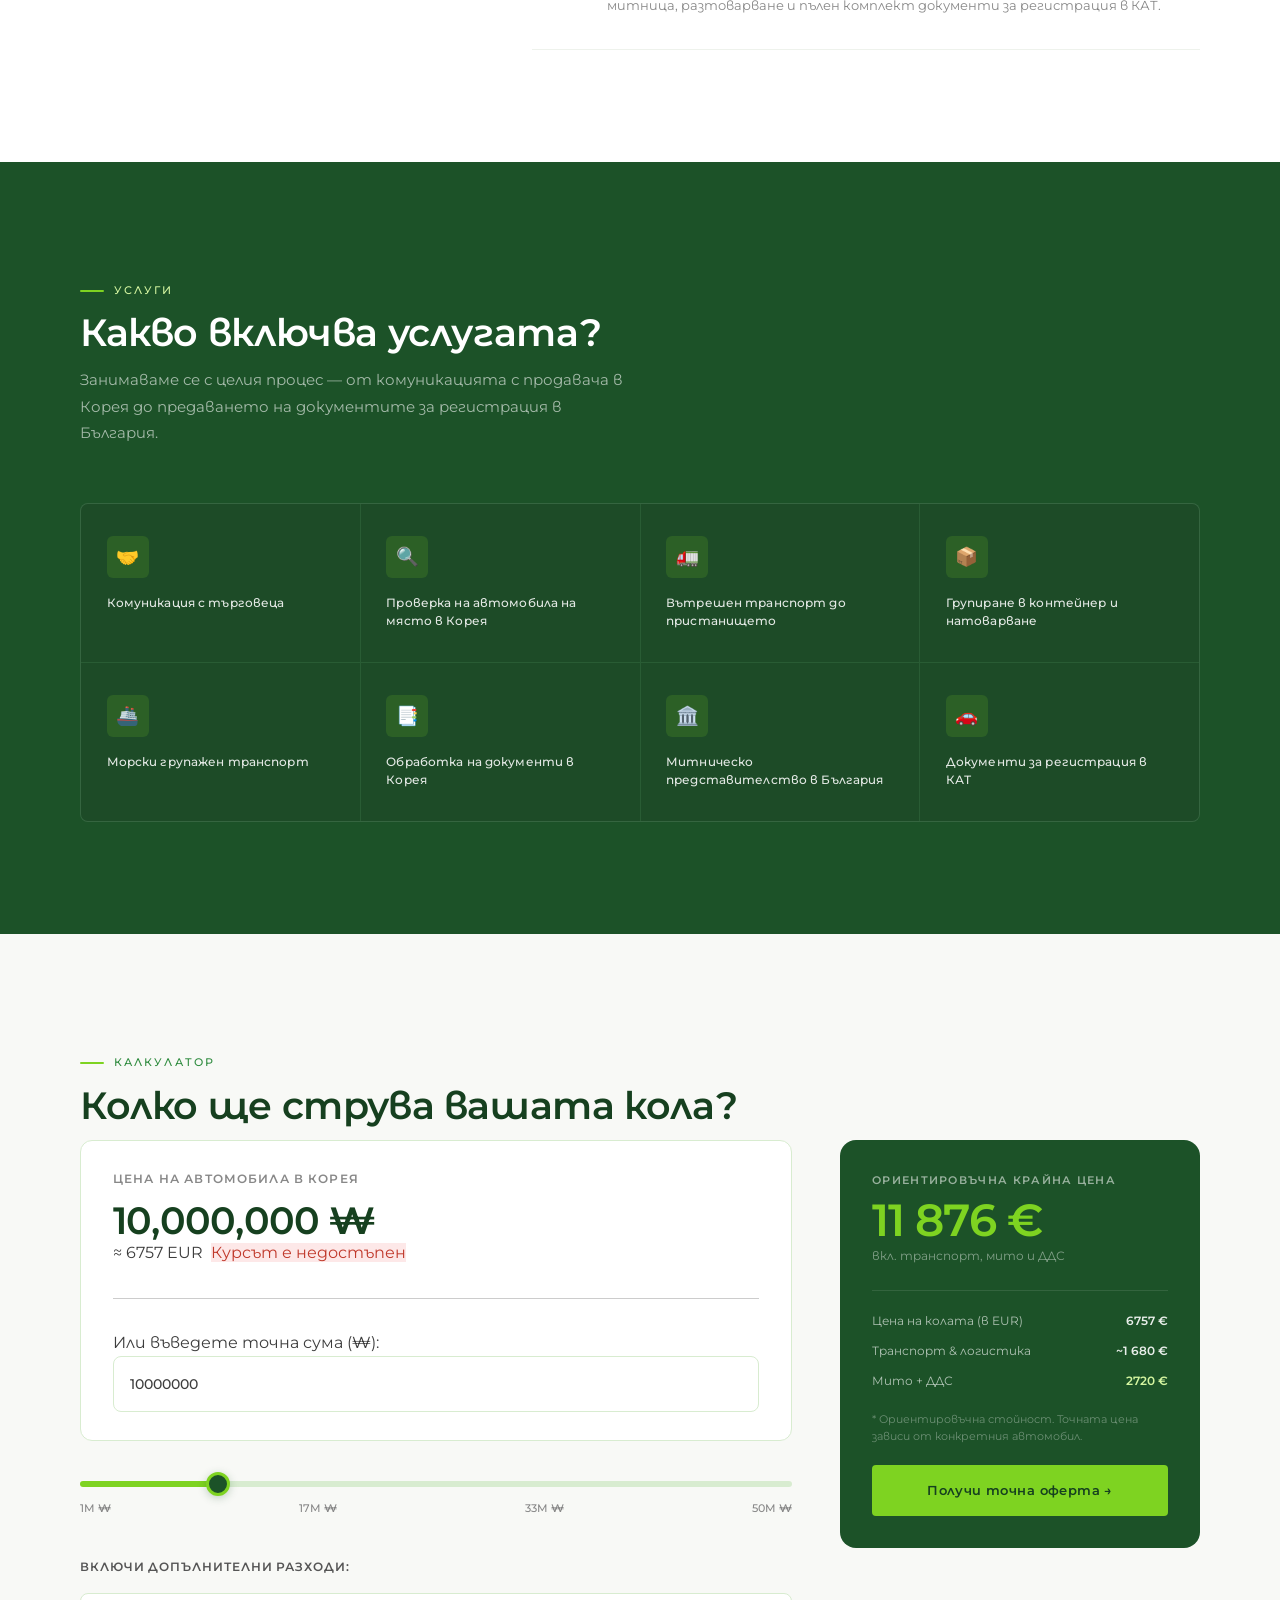
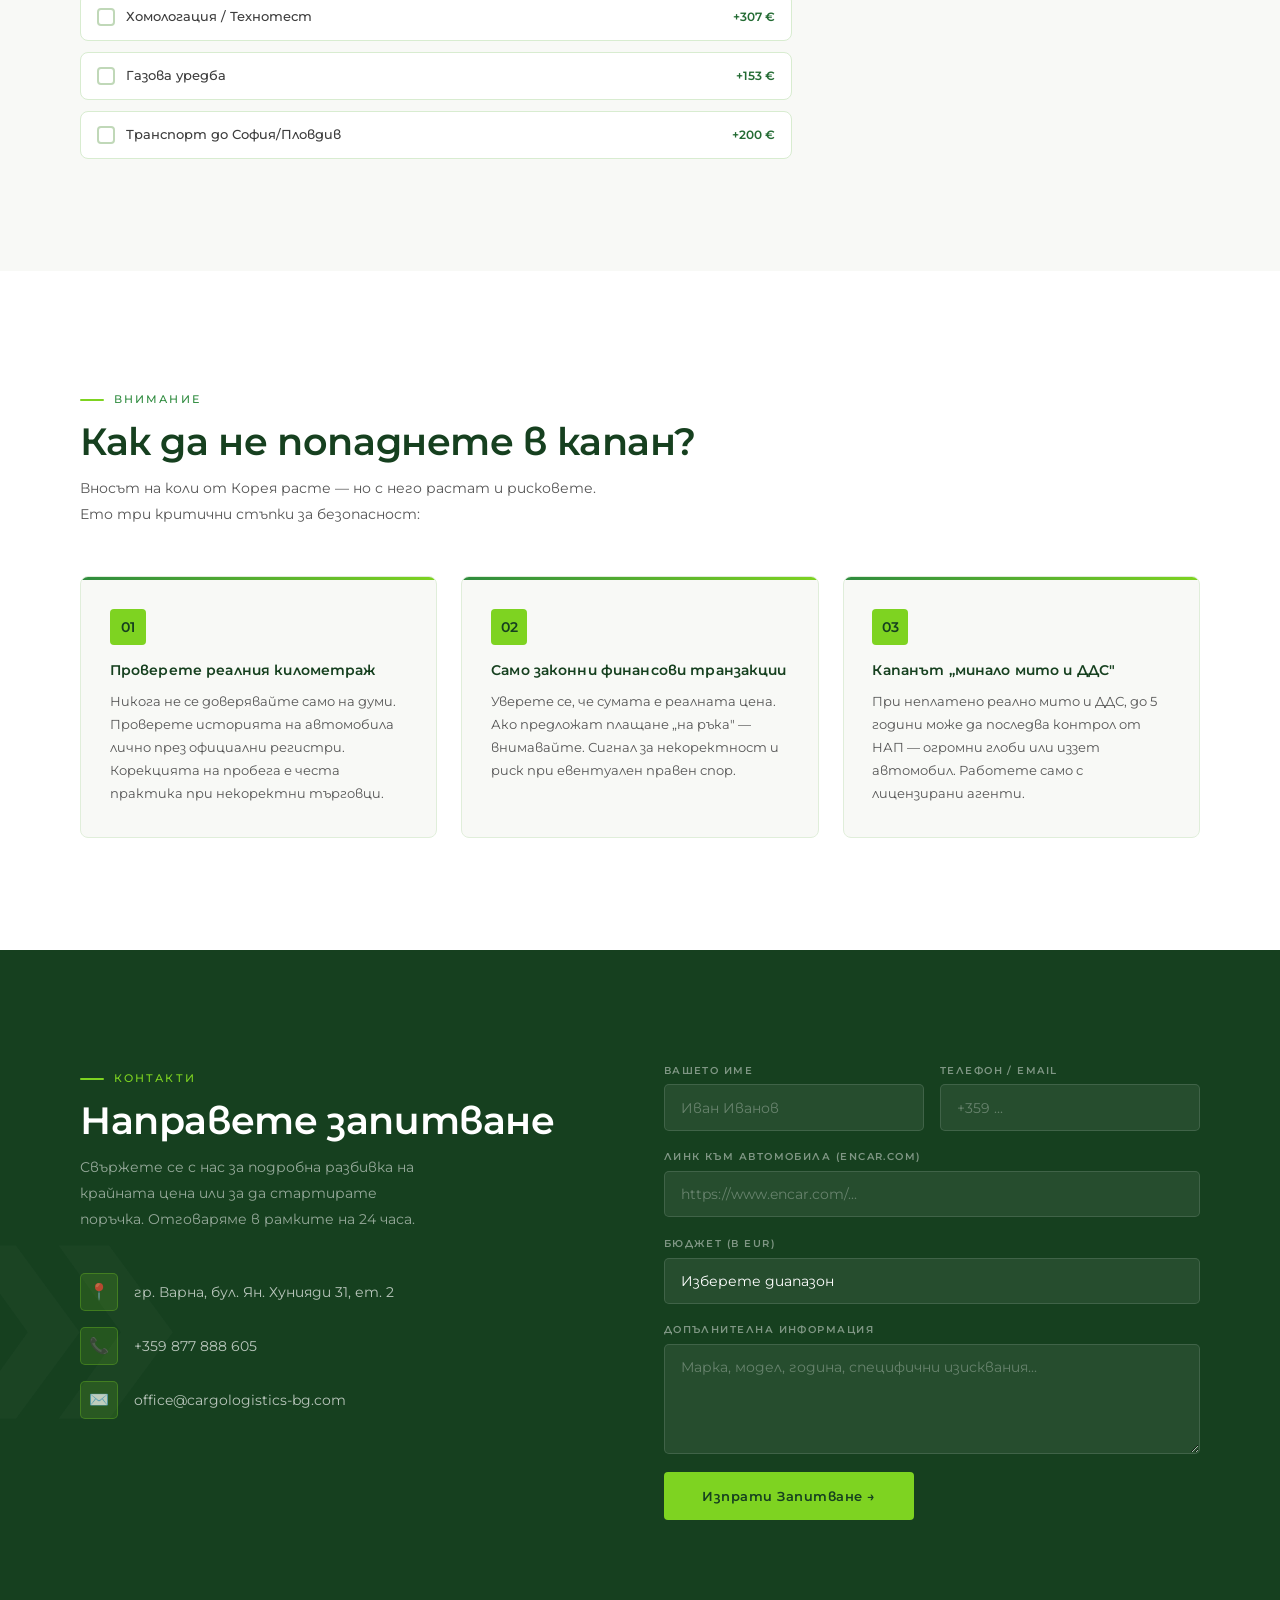
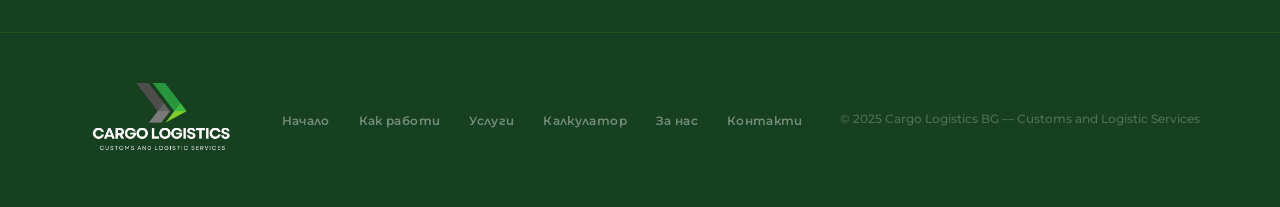
==== commit ad97d27c: "form name add ons" ====
--- a/index.html
+++ b/index.html
@@ -34,7 +34,7 @@
         <div class="hero-actions">
           <a href="#contact" class="btn-lime">Получи оферта</a>
           <a href="https://www.maersk.com/tracking/" target="_blank" class="btn-ghost-white">📡 Проследи доставка</a>
-          <a href="https://www.encar.com/index.do" target="_blank" class="btn-ghost-white">Избери автомобил от Encar</a>
+          <a href="https://www.encar.com/index.do" target="_blank" class="btn-ghost-white">Избери автомобил от Encar.com</a>
         </div>
         <div class="hero-stats">
           <div class="stat-item"><span class="stat-num">20+</span><span class="stat-label">Години опит</span></div>
@@ -237,15 +237,15 @@
           <div class="contact-item"><div class="c-icon">✉️</div>office@cargologistics-bg.com<a href="mailto:office@cargologistics-bg.com" class="__cf_email__"> </a></div>
         </div>
       </div>
-      <form class="contact-form fade-up" style="transition-delay:0.14s" action="https://formspree.io/f/xpqyqaje" method="POST">
+      <form class="contact-form fade-up" style="transition-delay:0.14s" action="https://formspree.io/f/xykbeoow" method="POST">
         <div class="form-row">
-          <div class="fg"><label>Вашето Име</label><input type="text" placeholder="Иван Иванов" required></div>
-          <div class="fg"><label>Телефон / Email</label><input type="text" placeholder="+359 ..." required></div>
-        </div>
-        <div class="fg"><label>Линк към автомобила (encar.com)</label><input type="url" placeholder="https://www.encar.com/..."></div>
+          <div class="fg"><label>Вашето Име</label><input type="text" name="име" placeholder="Иван Иванов" required></div>
+          <div class="fg"><label>Телефон / Email</label><input type="text" name="телефон_email" placeholder="+359 ..." required></div>
+        </div>
+        <div class="fg"><label>Линк към автомобила (encar.com)</label><input type="url" name="линк_автомобил" placeholder="https://www.encar.com/..."></div>
         <div class="fg">
           <label>Бюджет (в EUR)</label>
-          <select>
+          <select name="бюджет">
             <option value="">Изберете диапазон</option>
             <option>До 5 000 EUR</option>
             <option>5 000 – 10 000 EUR</option>
@@ -254,7 +254,7 @@
             <option>Само транспорт (вече купена кола)</option>
           </select>
         </div>
-        <div class="fg"><label>Допълнителна информация</label><textarea placeholder="Марка, модел, година, специфични изисквания..."></textarea></div>
+        <div class="fg"><label>Допълнителна информация</label><textarea name="съобщение" placeholder="Марка, модел, година, специфични изисквания..."></textarea></div>
         <button type="submit" class="form-submit">Изпрати Запитване →</button>
       </form>
     </section>
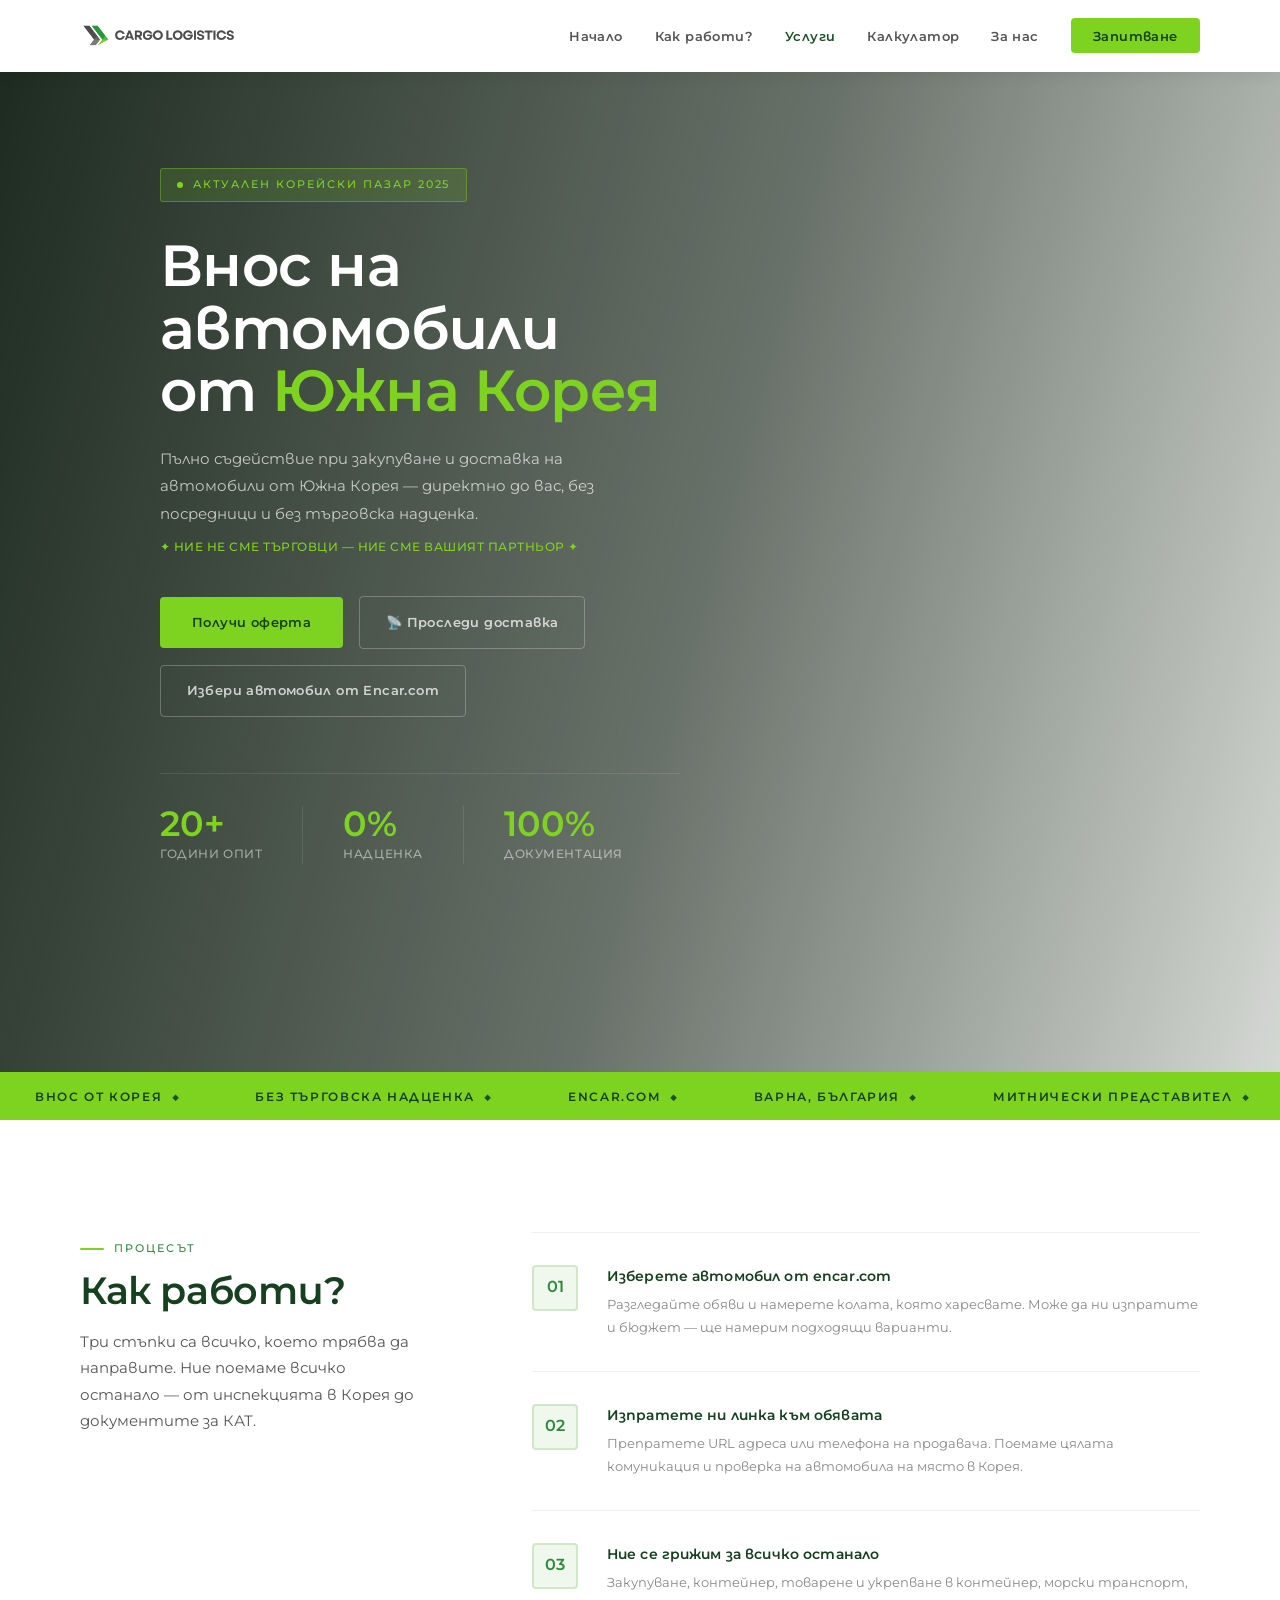
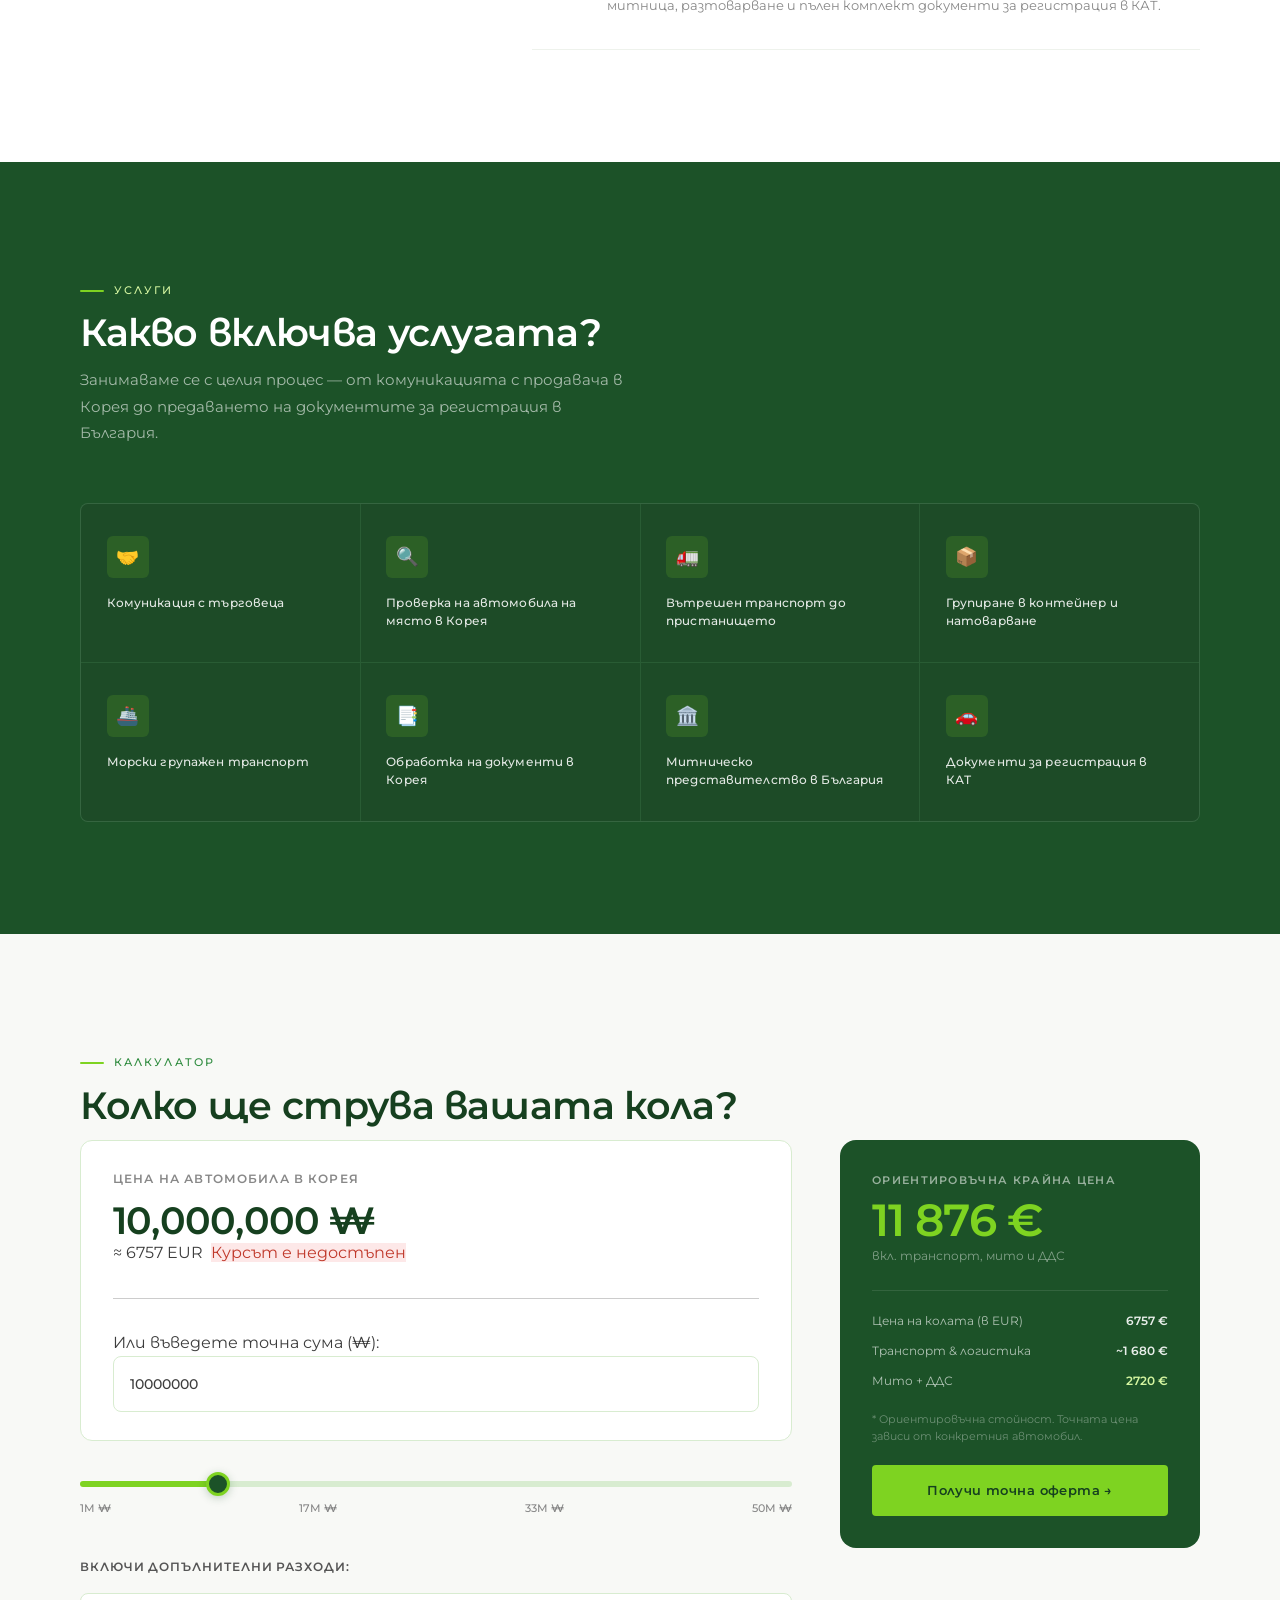
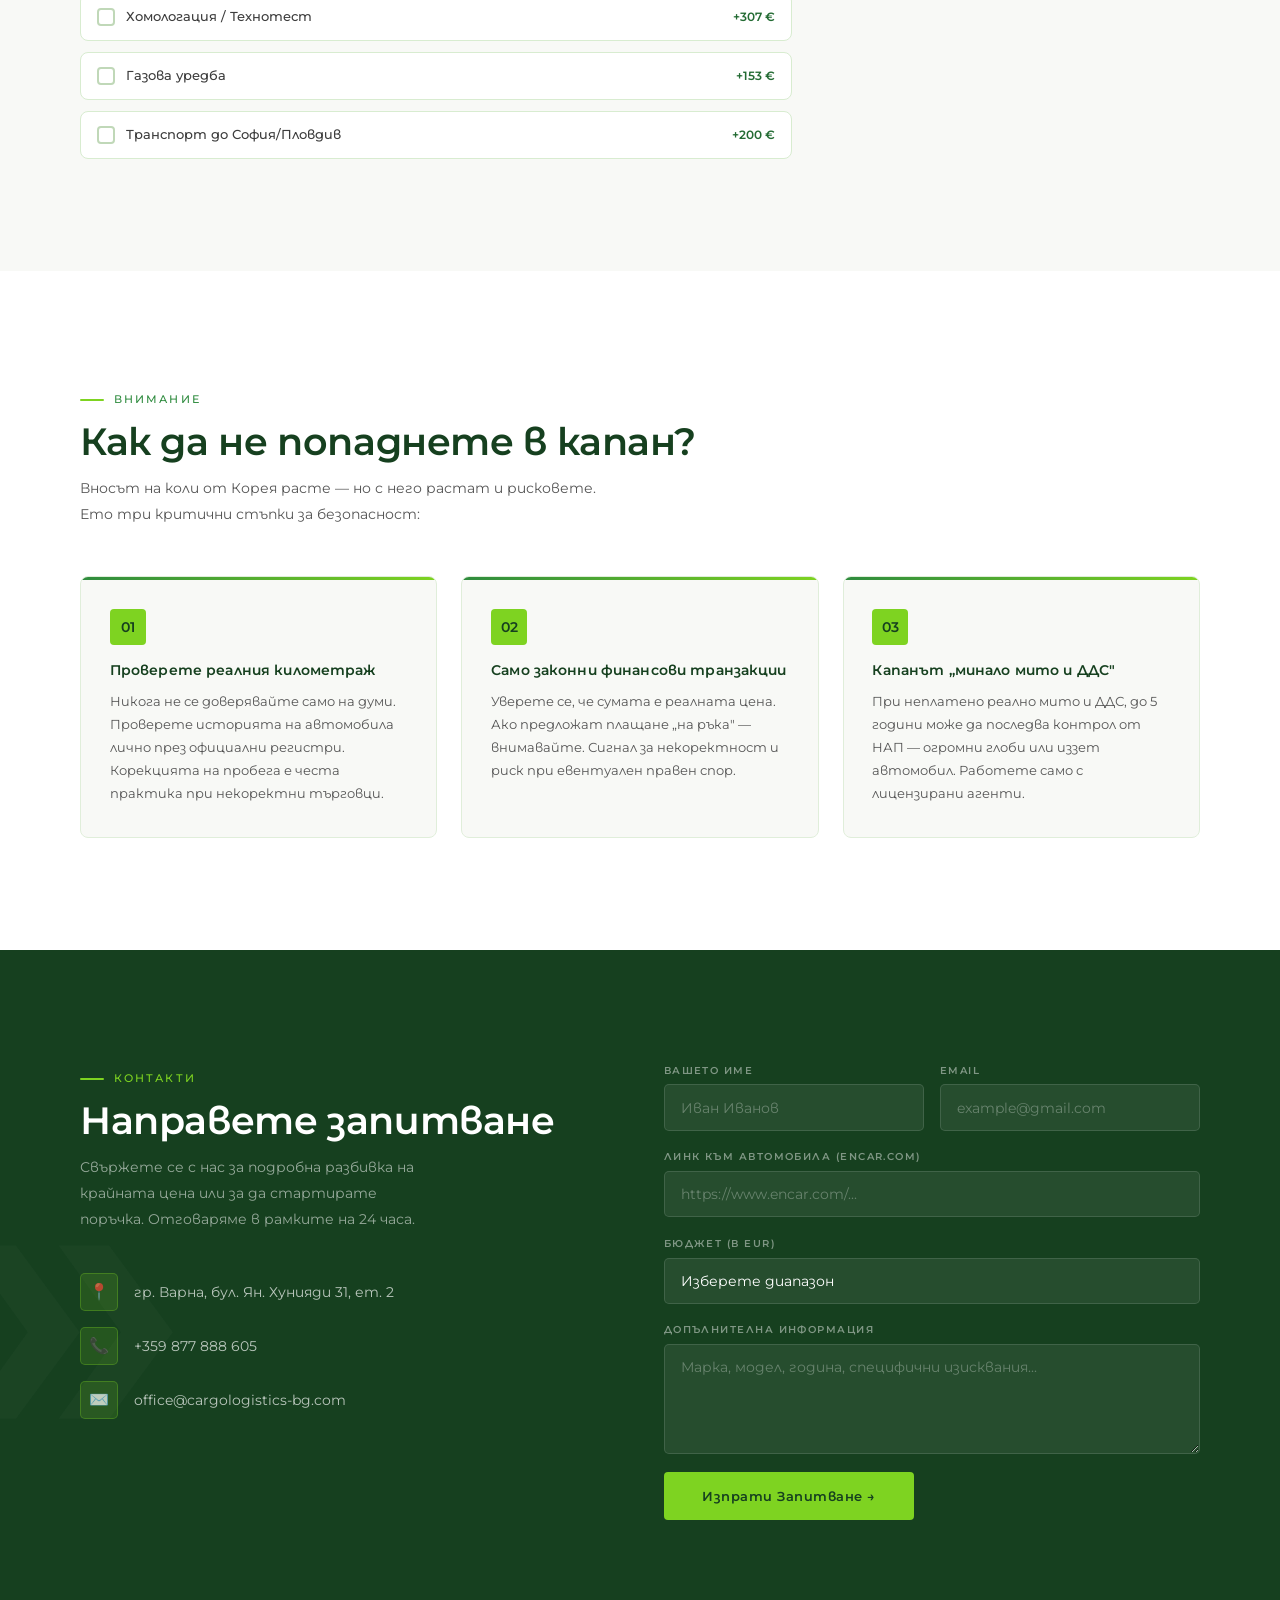
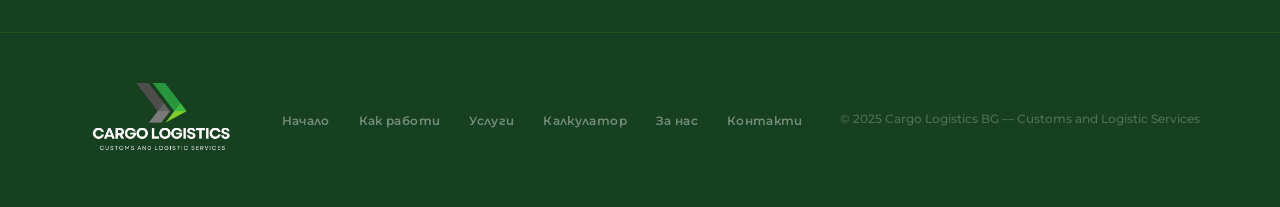
==== commit cf7ede8a: "email fixed" ====
--- a/index.html
+++ b/index.html
@@ -240,7 +240,7 @@
       <form class="contact-form fade-up" style="transition-delay:0.14s" action="https://formspree.io/f/xykbeoow" method="POST">
         <div class="form-row">
           <div class="fg"><label>Вашето Име</label><input type="text" name="име" placeholder="Иван Иванов" required></div>
-          <div class="fg"><label>Телефон / Email</label><input type="text" name="телефон_email" placeholder="+359 ..." required></div>
+          <div class="fg"><label>Email</label><input type="email" name="_replyto" placeholder="example@gmail.com" required></div>
         </div>
         <div class="fg"><label>Линк към автомобила (encar.com)</label><input type="url" name="линк_автомобил" placeholder="https://www.encar.com/..."></div>
         <div class="fg">
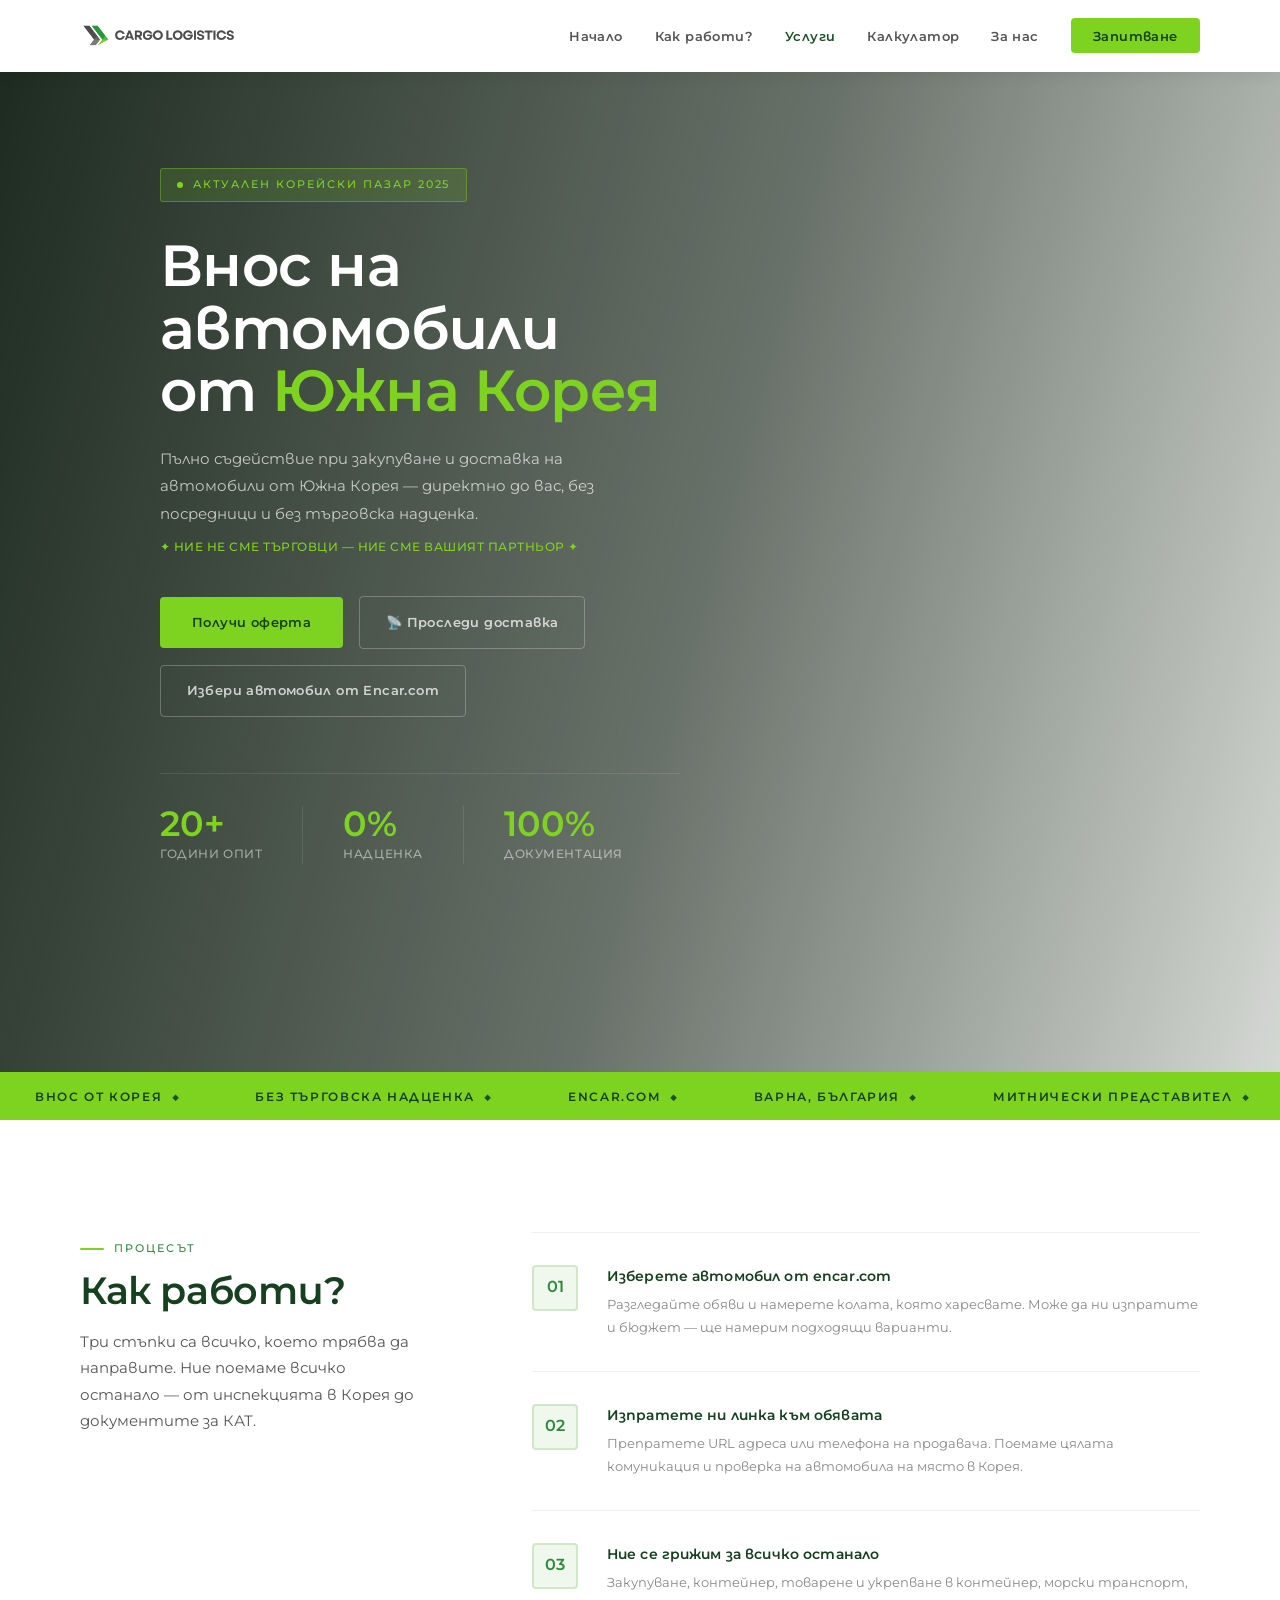
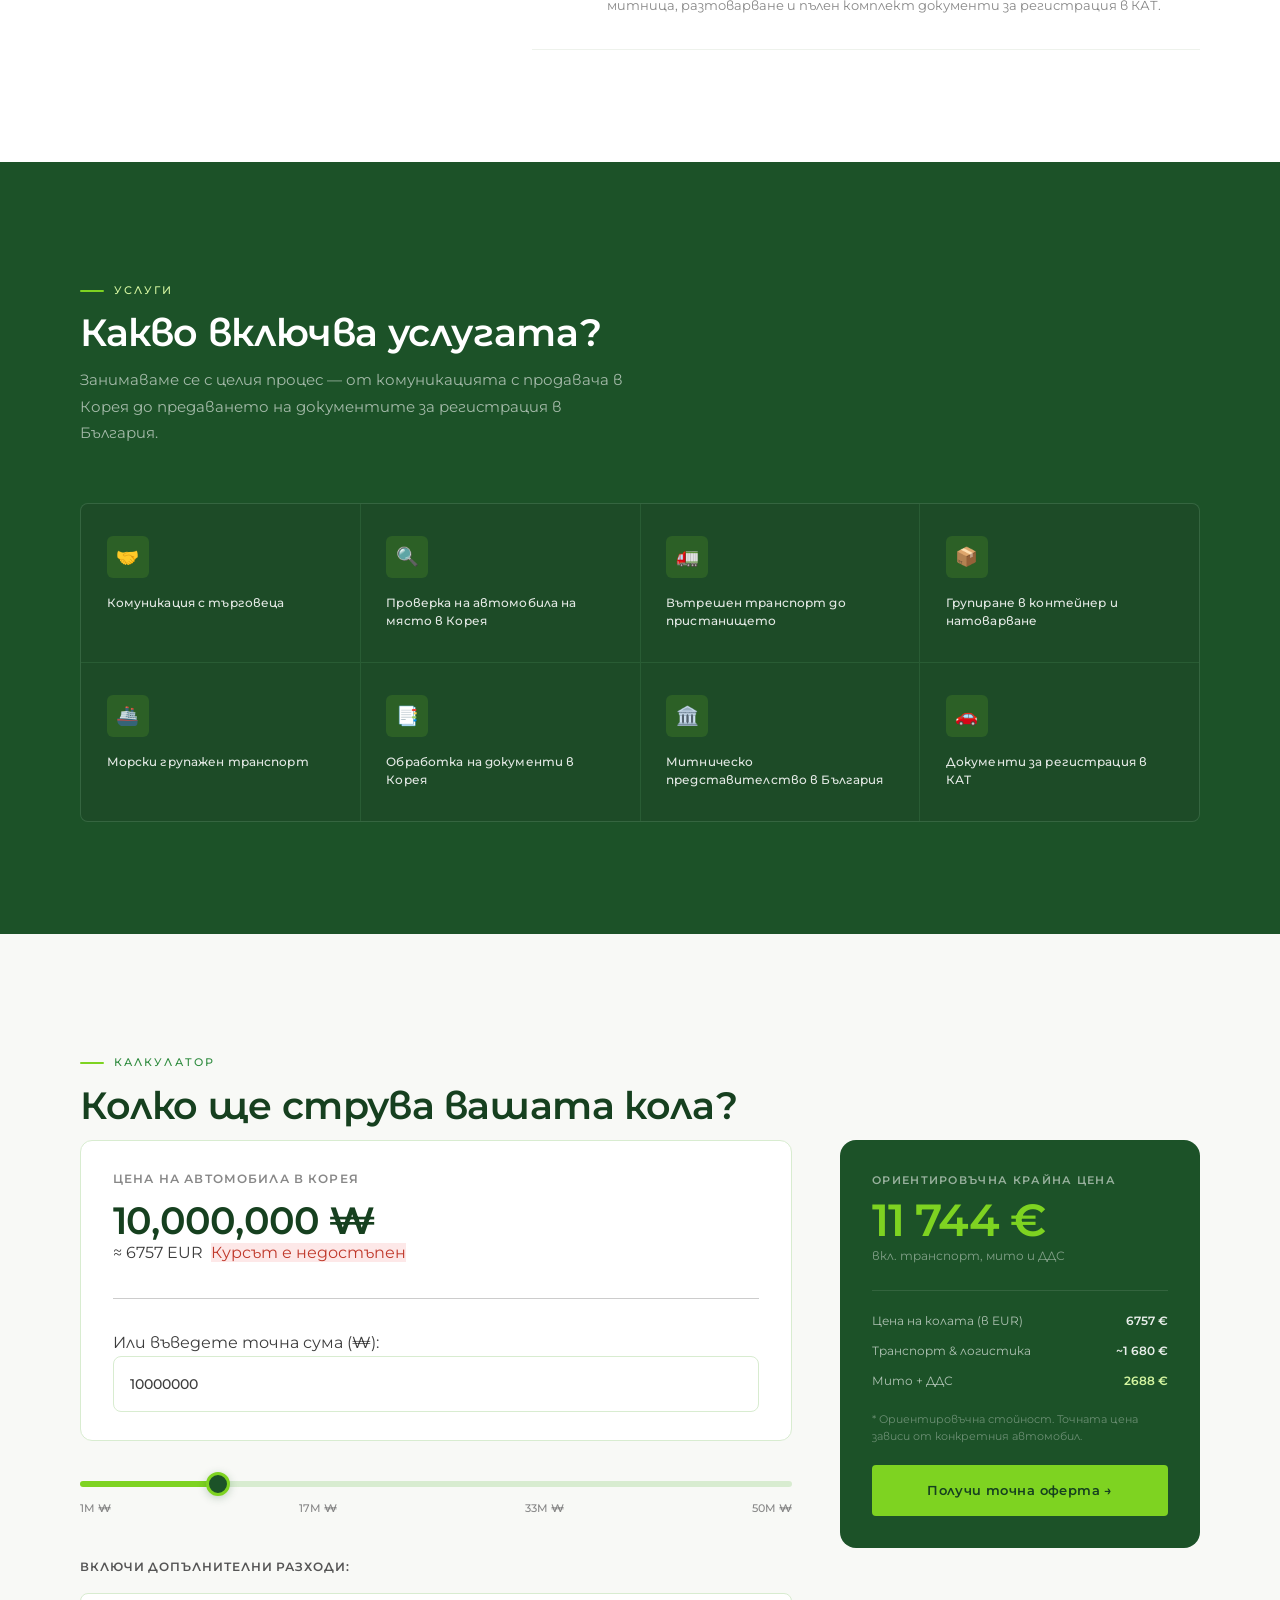
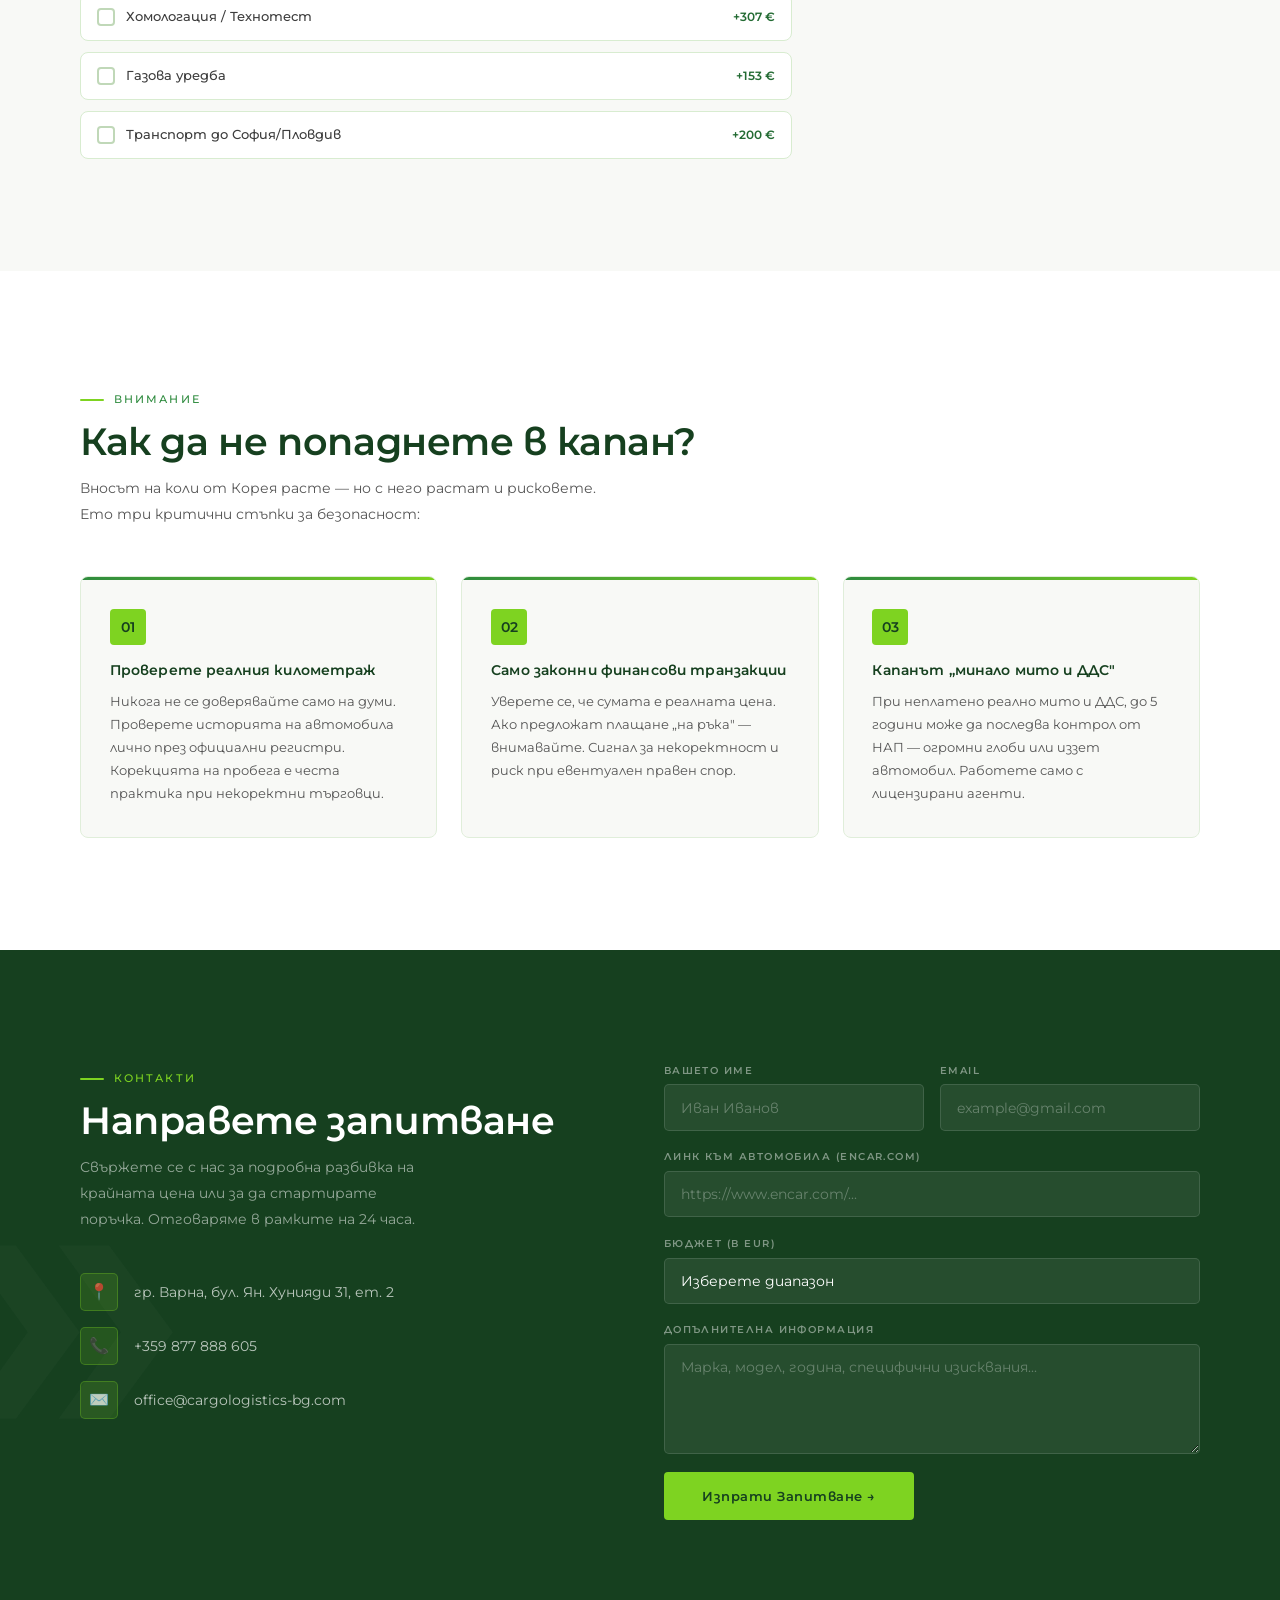
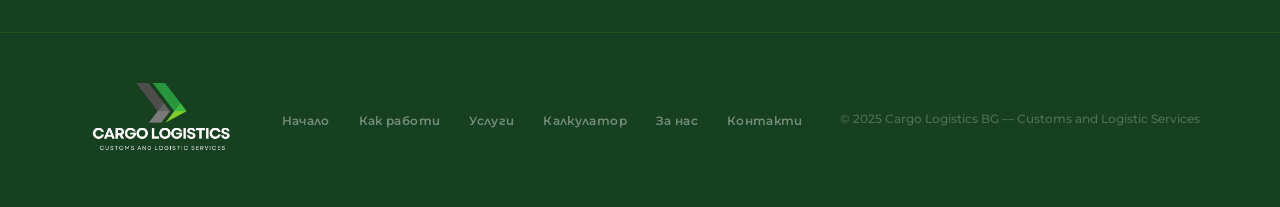
==== commit a8fe0af6: "change price transport" ====
--- a/index.html
+++ b/index.html
@@ -314,7 +314,7 @@
 
   // Fixed logistics costs (these are always added)
   const loading   = 250;
-  const transport = 1400;
+  const transport = 1300;
   const insurance = 30;
   const port      = 100;
   const customs   = 92;
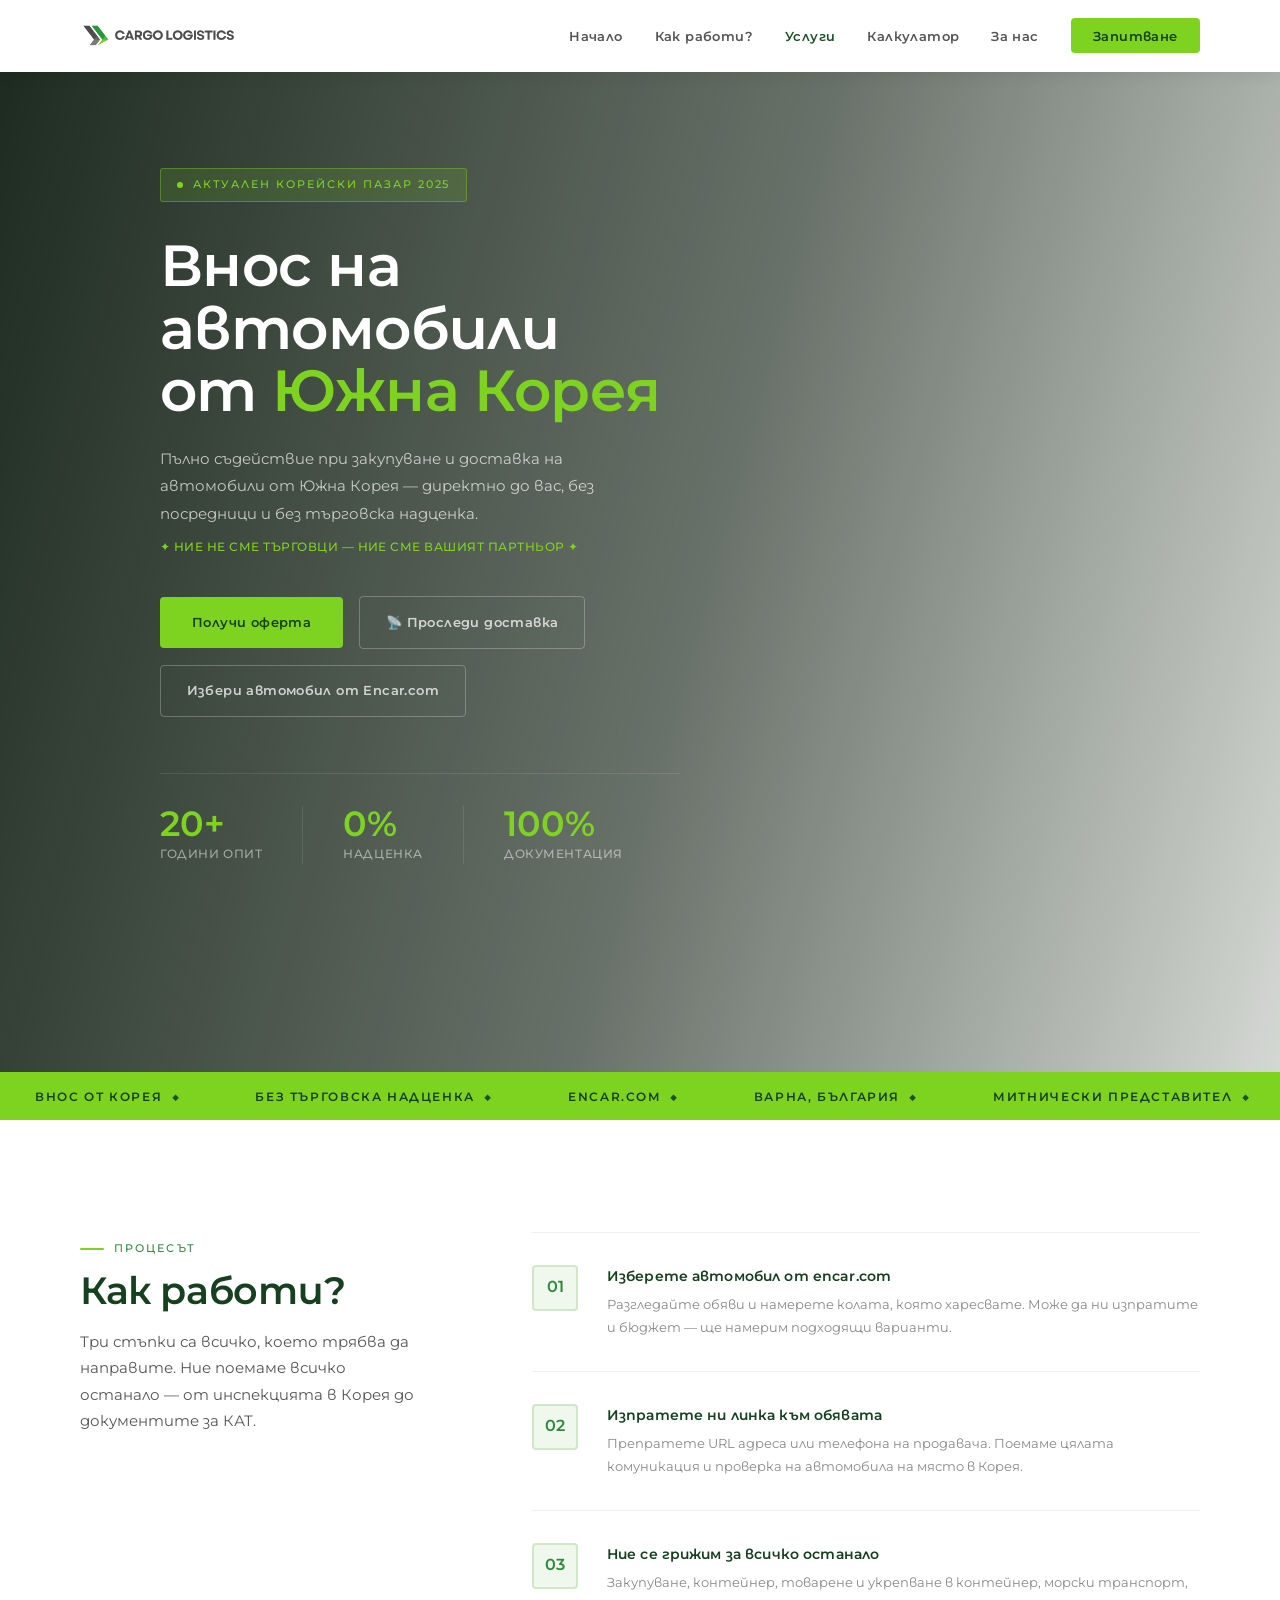
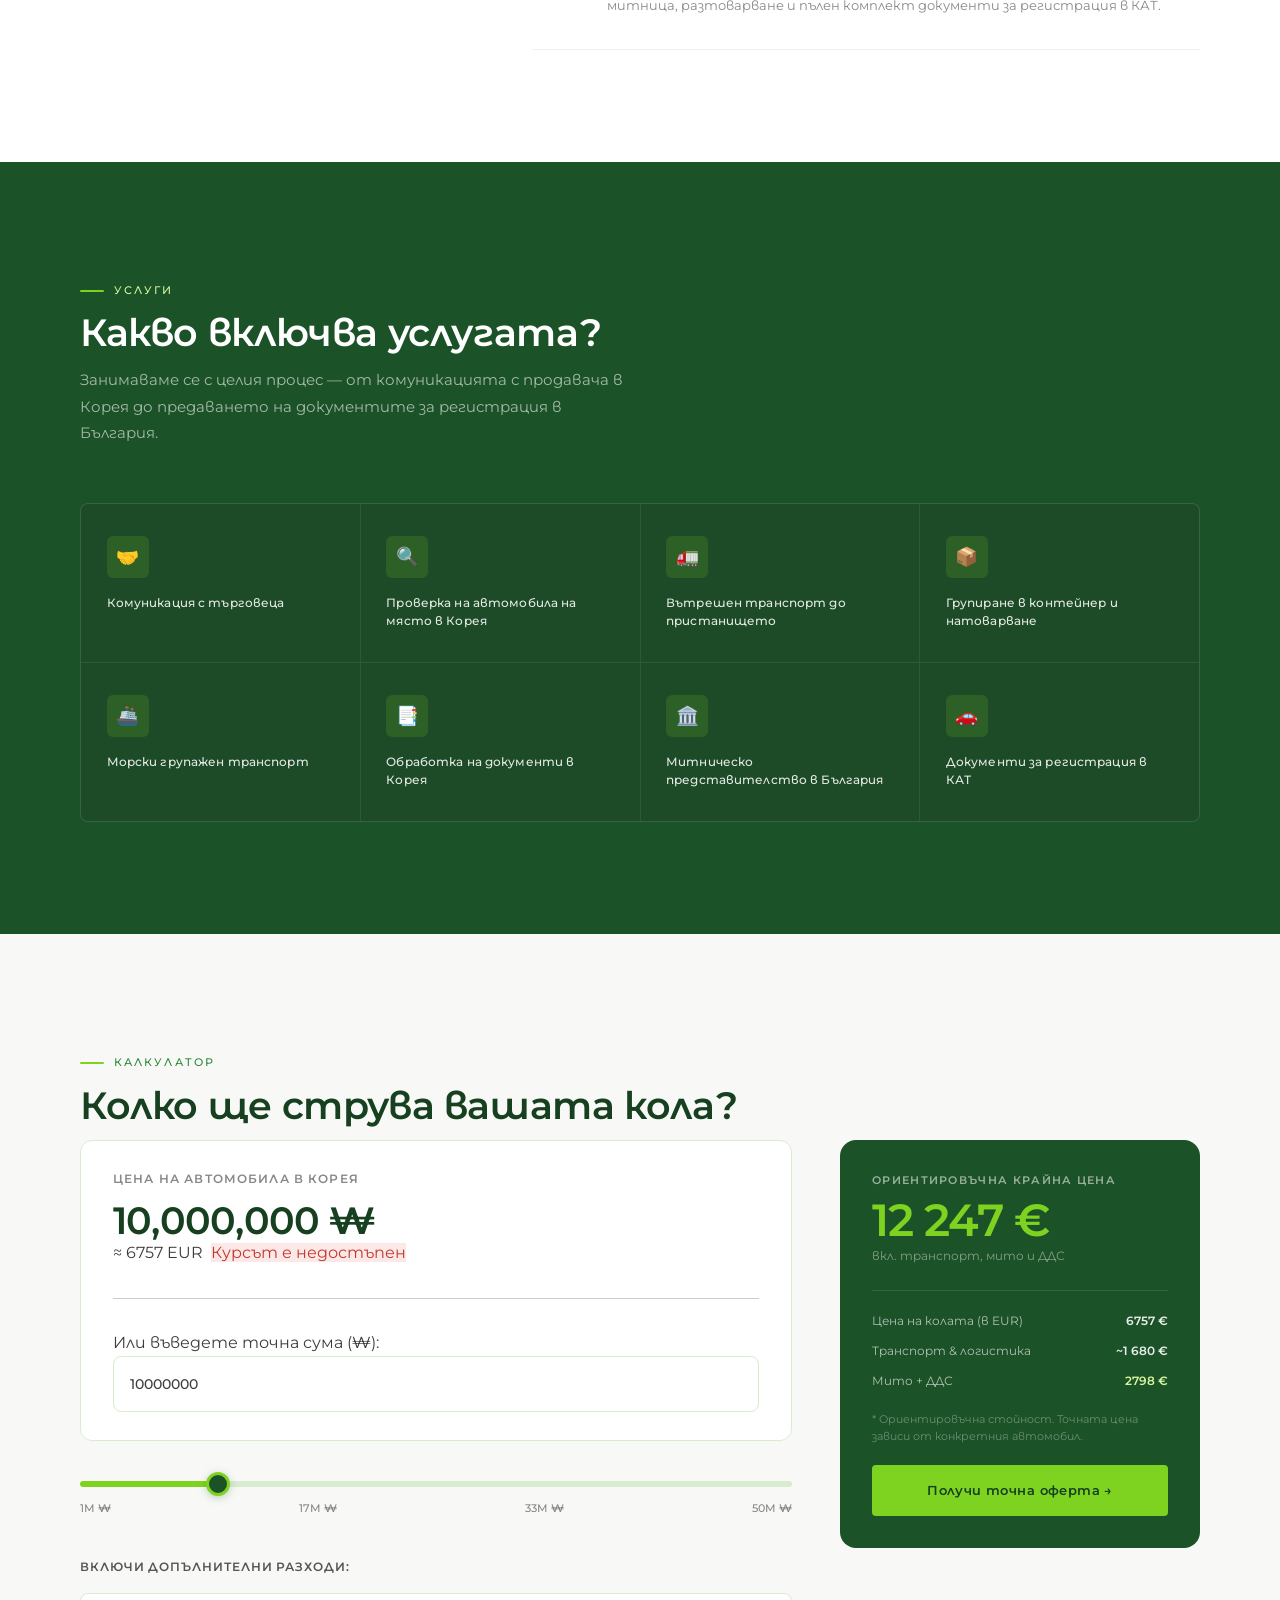
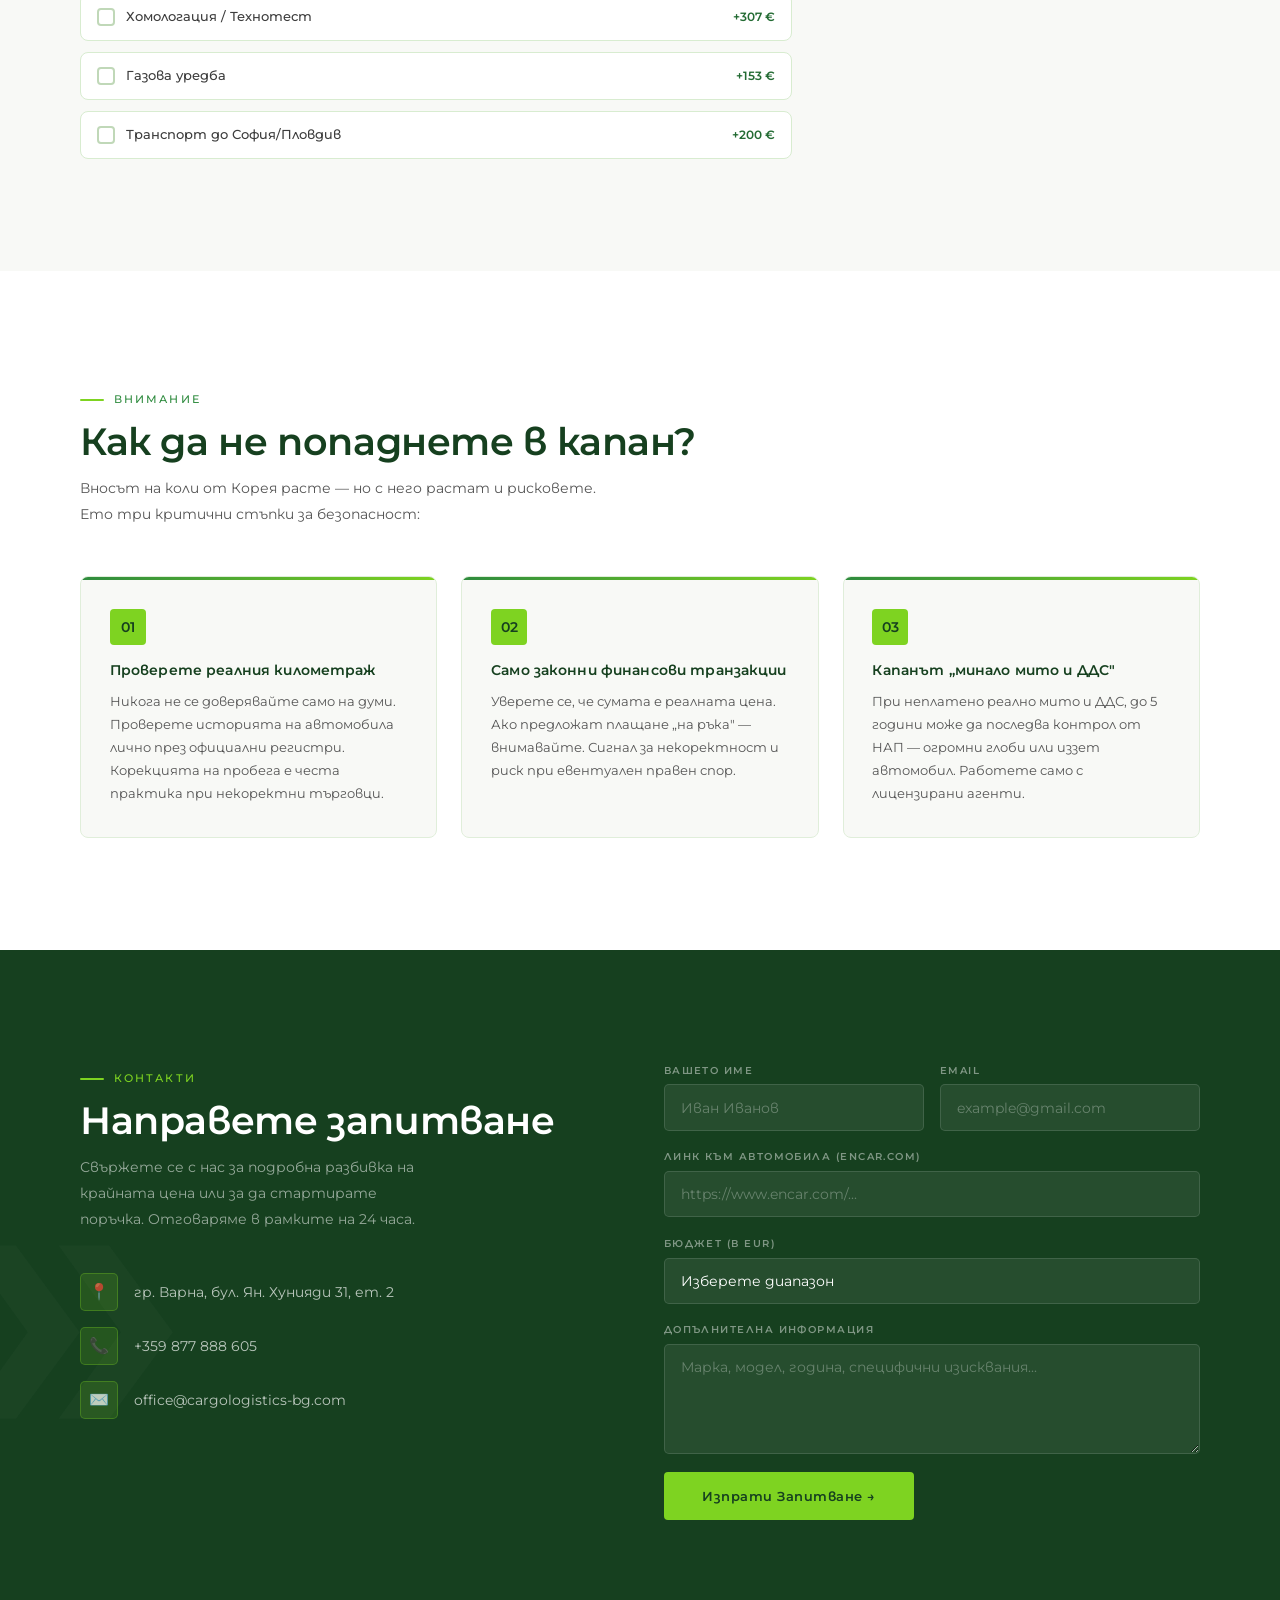
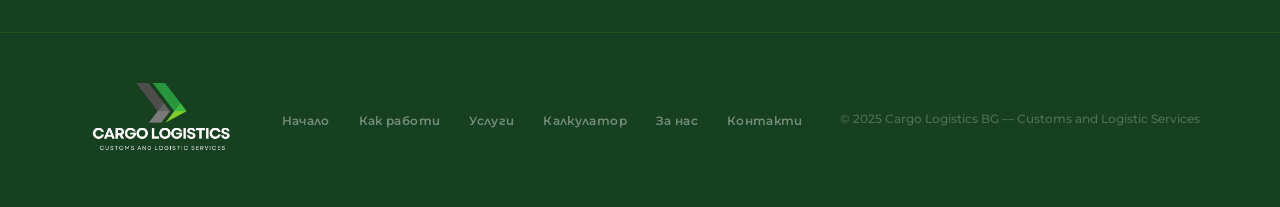
==== commit 58c56475: "price changes" ====
--- a/index.html
+++ b/index.html
@@ -313,13 +313,13 @@
     '≈ ' + carEur.toLocaleString('bg-BG', { minimumFractionDigits: 0, maximumFractionDigits: 0 }) + ' EUR';
 
   // Fixed logistics costs (these are always added)
-  const loading   = 250;
-  const transport = 1300;
+  const loading   = 262.5;
+  const transport = 1600;
   const insurance = 30;
-  const port      = 100;
-  const customs   = 92;
-  const unloading = 92;
-  const commission = 435;
+  const port      = 150;
+  const customs   = 100;
+  const unloading = 100;
+  const commission = 450;
 
   // Excel formula: Total = (car + loading + transport + insurance + port) * 1.32
   //                        + customs + unloading + commission + extras
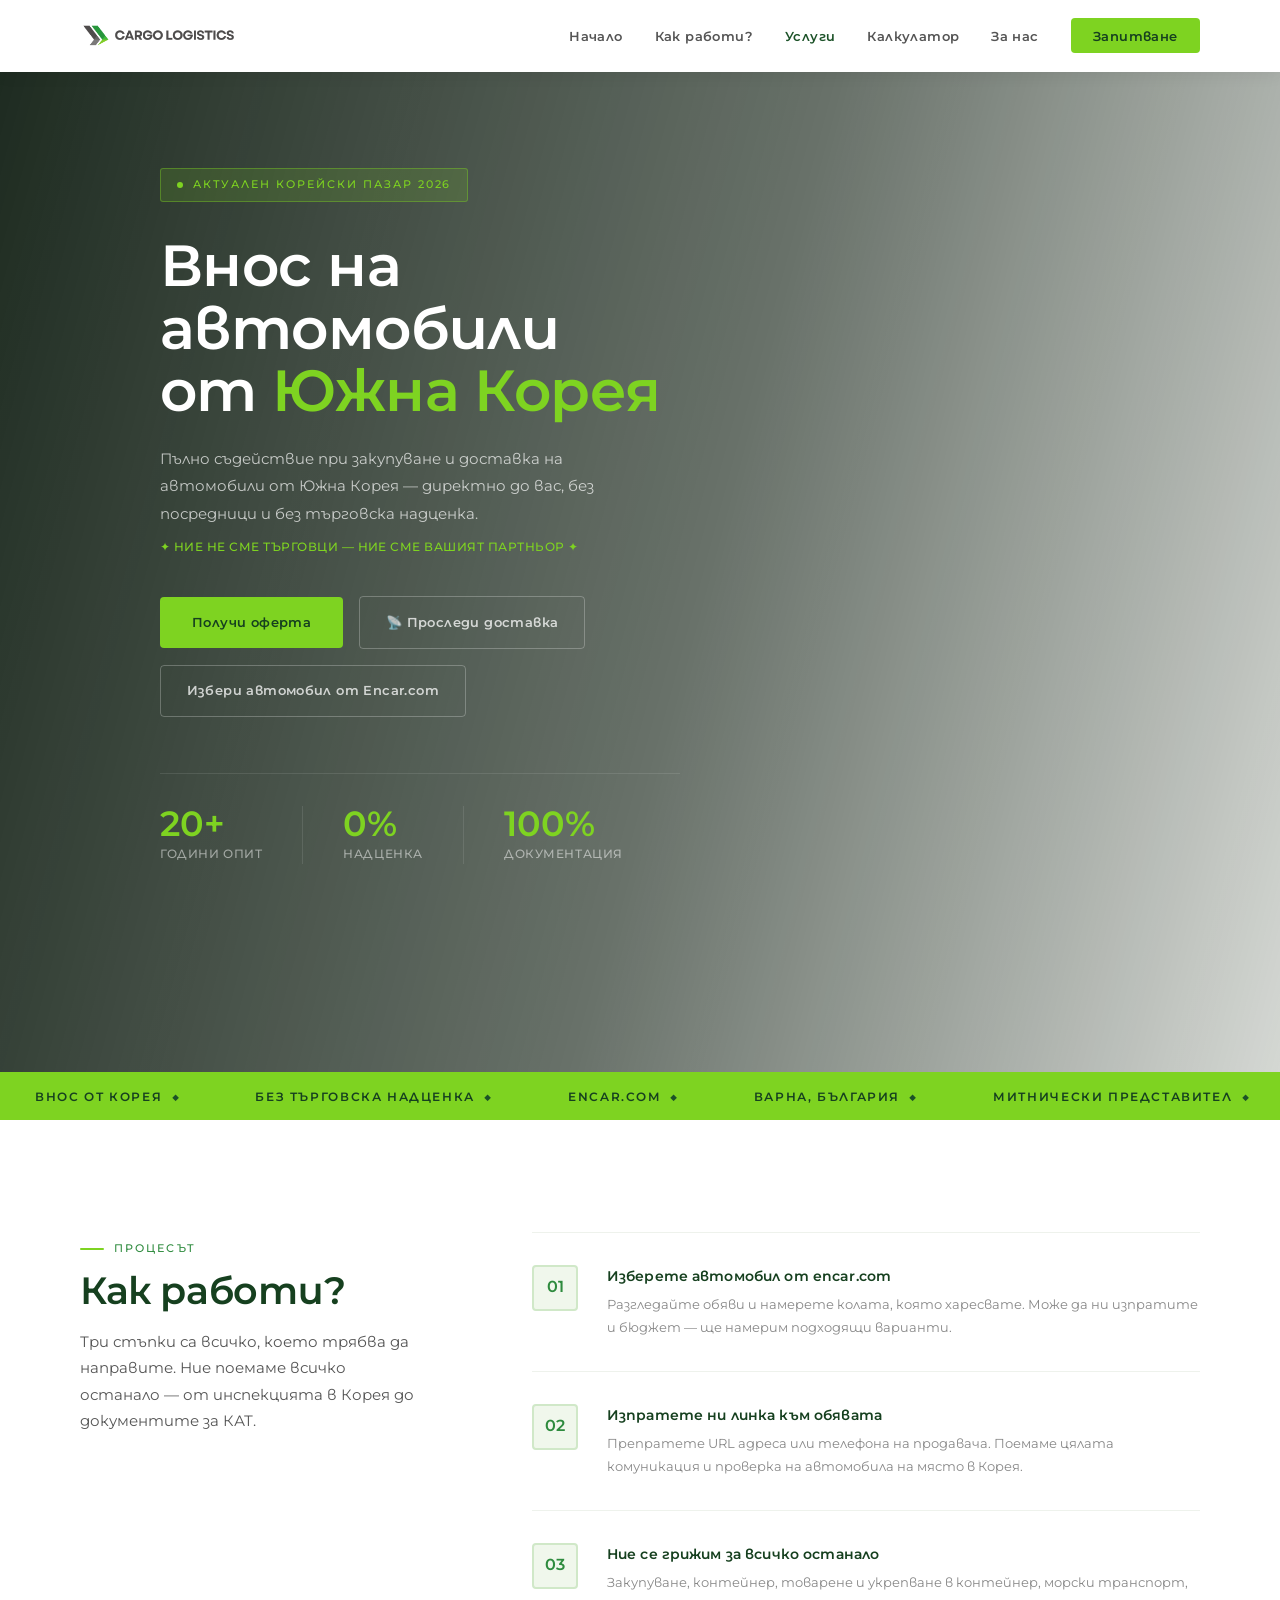
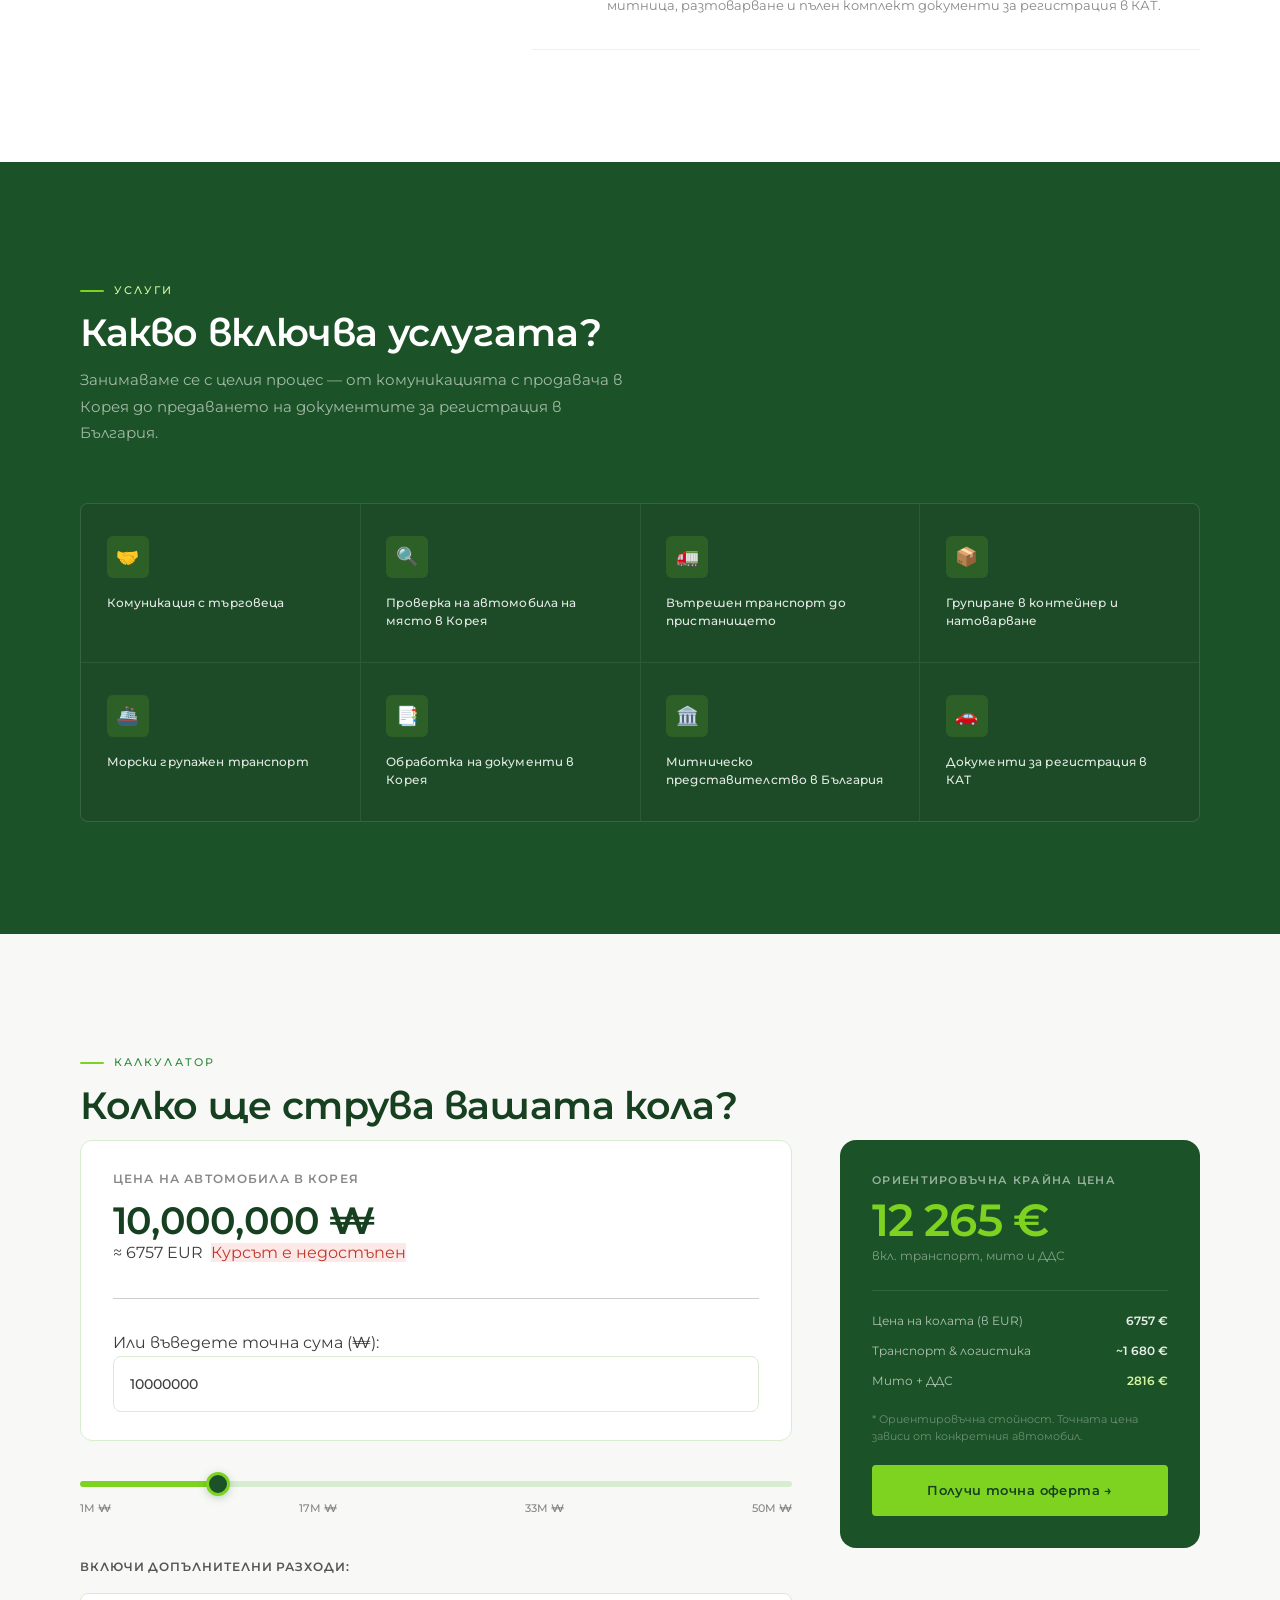
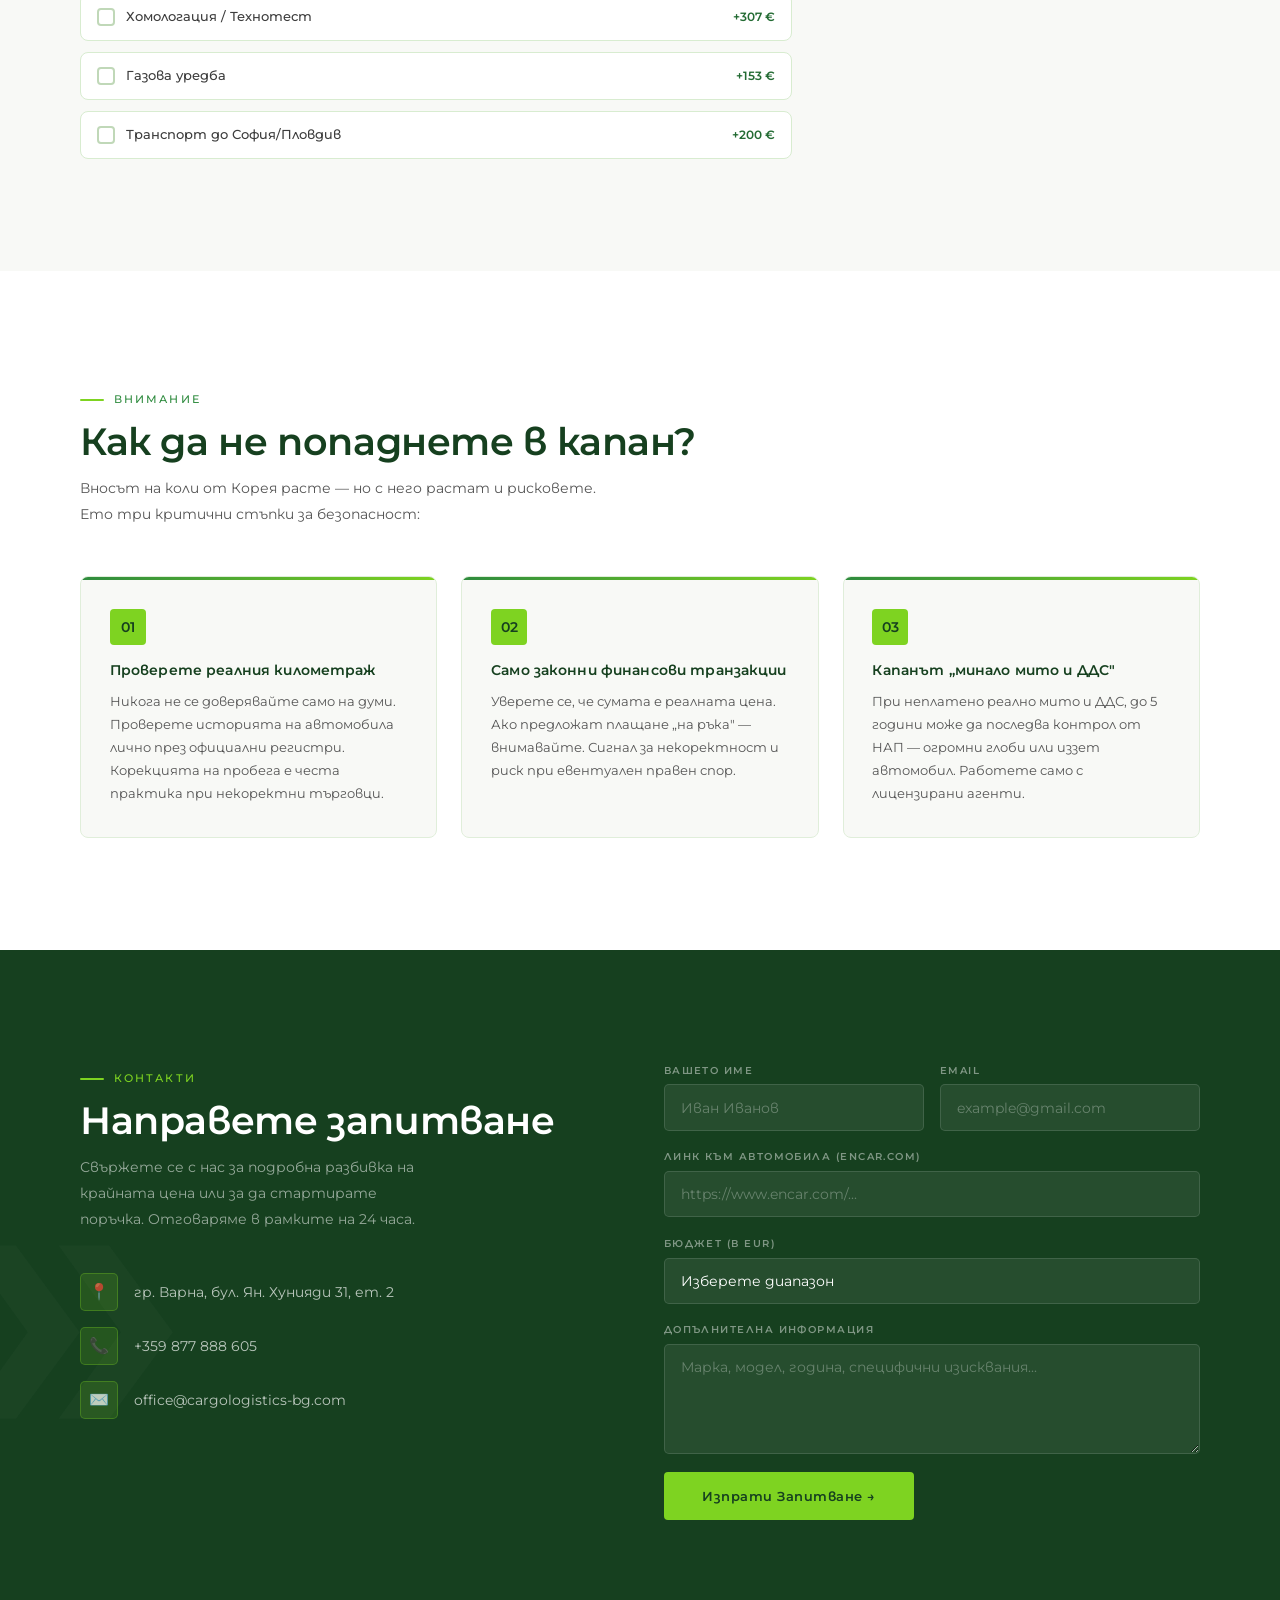
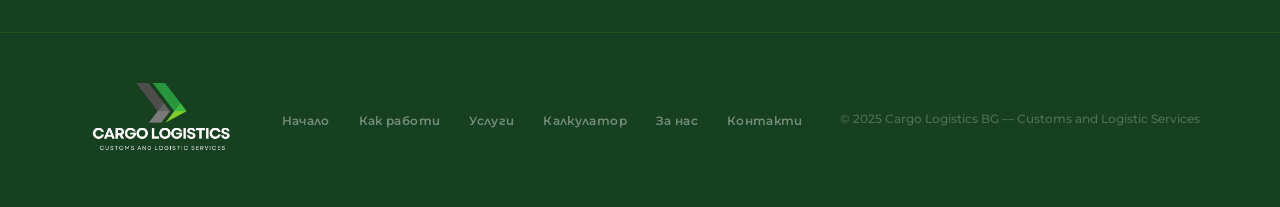
==== commit 9b61a7a9: "2025->2026" ====
--- a/index.html
+++ b/index.html
@@ -27,7 +27,7 @@
     <section class="hero" id="start">
       <div class="hero-bg"></div>
       <div class="hero-left">
-        <div class="hero-eyebrow">Актуален корейски пазар 2025</div>
+        <div class="hero-eyebrow">Актуален корейски пазар 2026</div>
         <h1>Внос на автомобили<br>от <em>Южна Корея</em></h1>
         <p class="hero-desc">Пълно съдействие при закупуване и доставка на автомобили от Южна Корея — директно до вас, без посредници и без търговска надценка.</p>
         <p class="hero-promise">✦ Ние не сме търговци — ние сме вашият партньор ✦</p>
@@ -324,13 +324,12 @@
   // Excel formula: Total = (car + loading + transport + insurance + port) * 1.32
   //                        + customs + unloading + commission + extras
   // Duty = (car + loading + transport + insurance) * 0.10
-  // VAT  = (car + loading + transport + insurance + duty + port) * 0.20
-
-  const dutyBase = carEur + loading + transport + insurance;
-  const duty     = dutyBase * 0.10;
-  const vatBase  = dutyBase + duty + port;
-  const vat      = vatBase * 0.20;
-  const taxes    = duty + vat;
+  // Matches Excel: =SUM(car+loading+transport+insurance+port)*1.32 + customs+unloading+commission+extras
+
+  const taxBase = carEur + loading + transport + insurance + port;
+  const duty    = taxBase * 0.10;
+  const vat     = taxBase * 1.10 * 0.20;
+  const taxes   = duty + vat;
 
   // Extras
   let extras = 0;
@@ -338,7 +337,7 @@
   if (document.getElementById('s-gas').checked)          extras += 153;
   if (document.getElementById('s-sofia').checked)        extras += 200;
 
-  const total = carEur + loading + transport + insurance + port + taxes + customs + unloading + commission + extras;
+  const total = taxBase * 1.32 + customs + unloading + commission + extras;
 
   document.getElementById('sr-car').textContent    = fmtEur(carEur);
   document.getElementById('sr-taxes').textContent  = fmtEur(taxes);
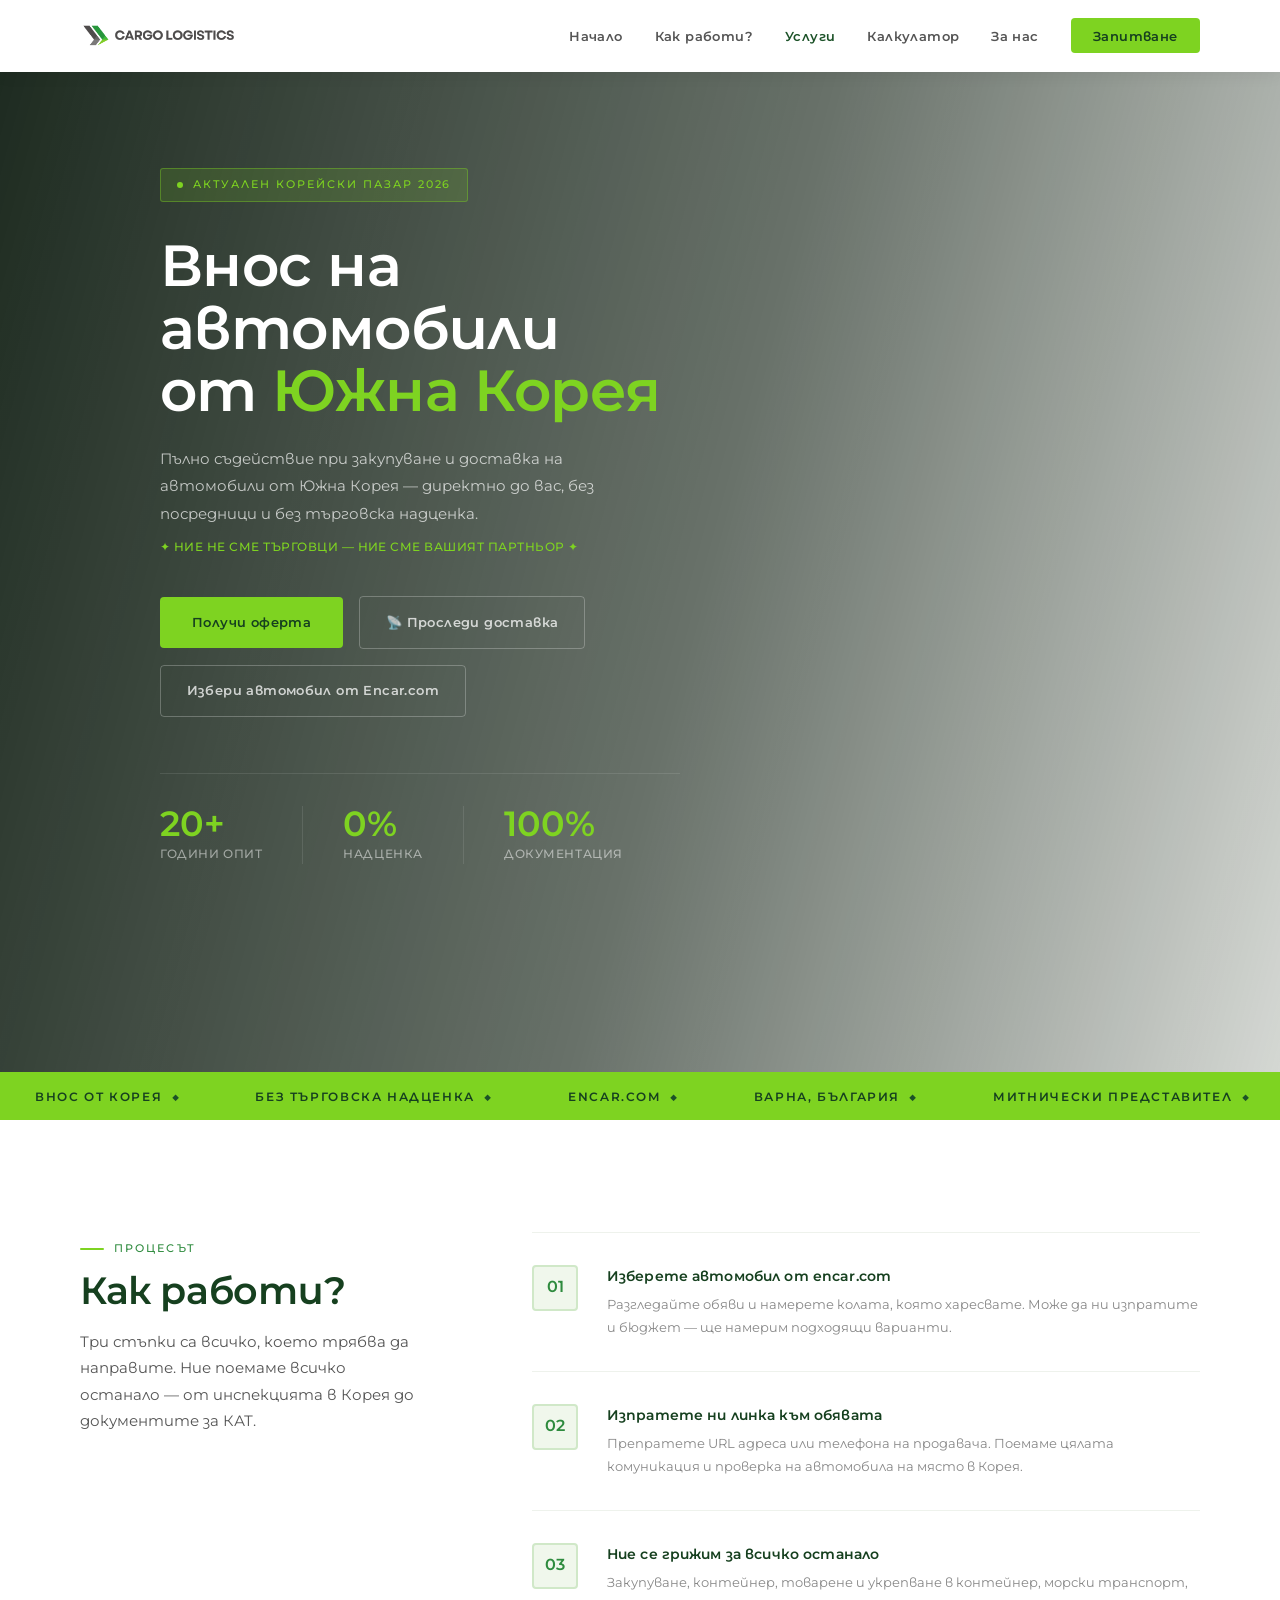
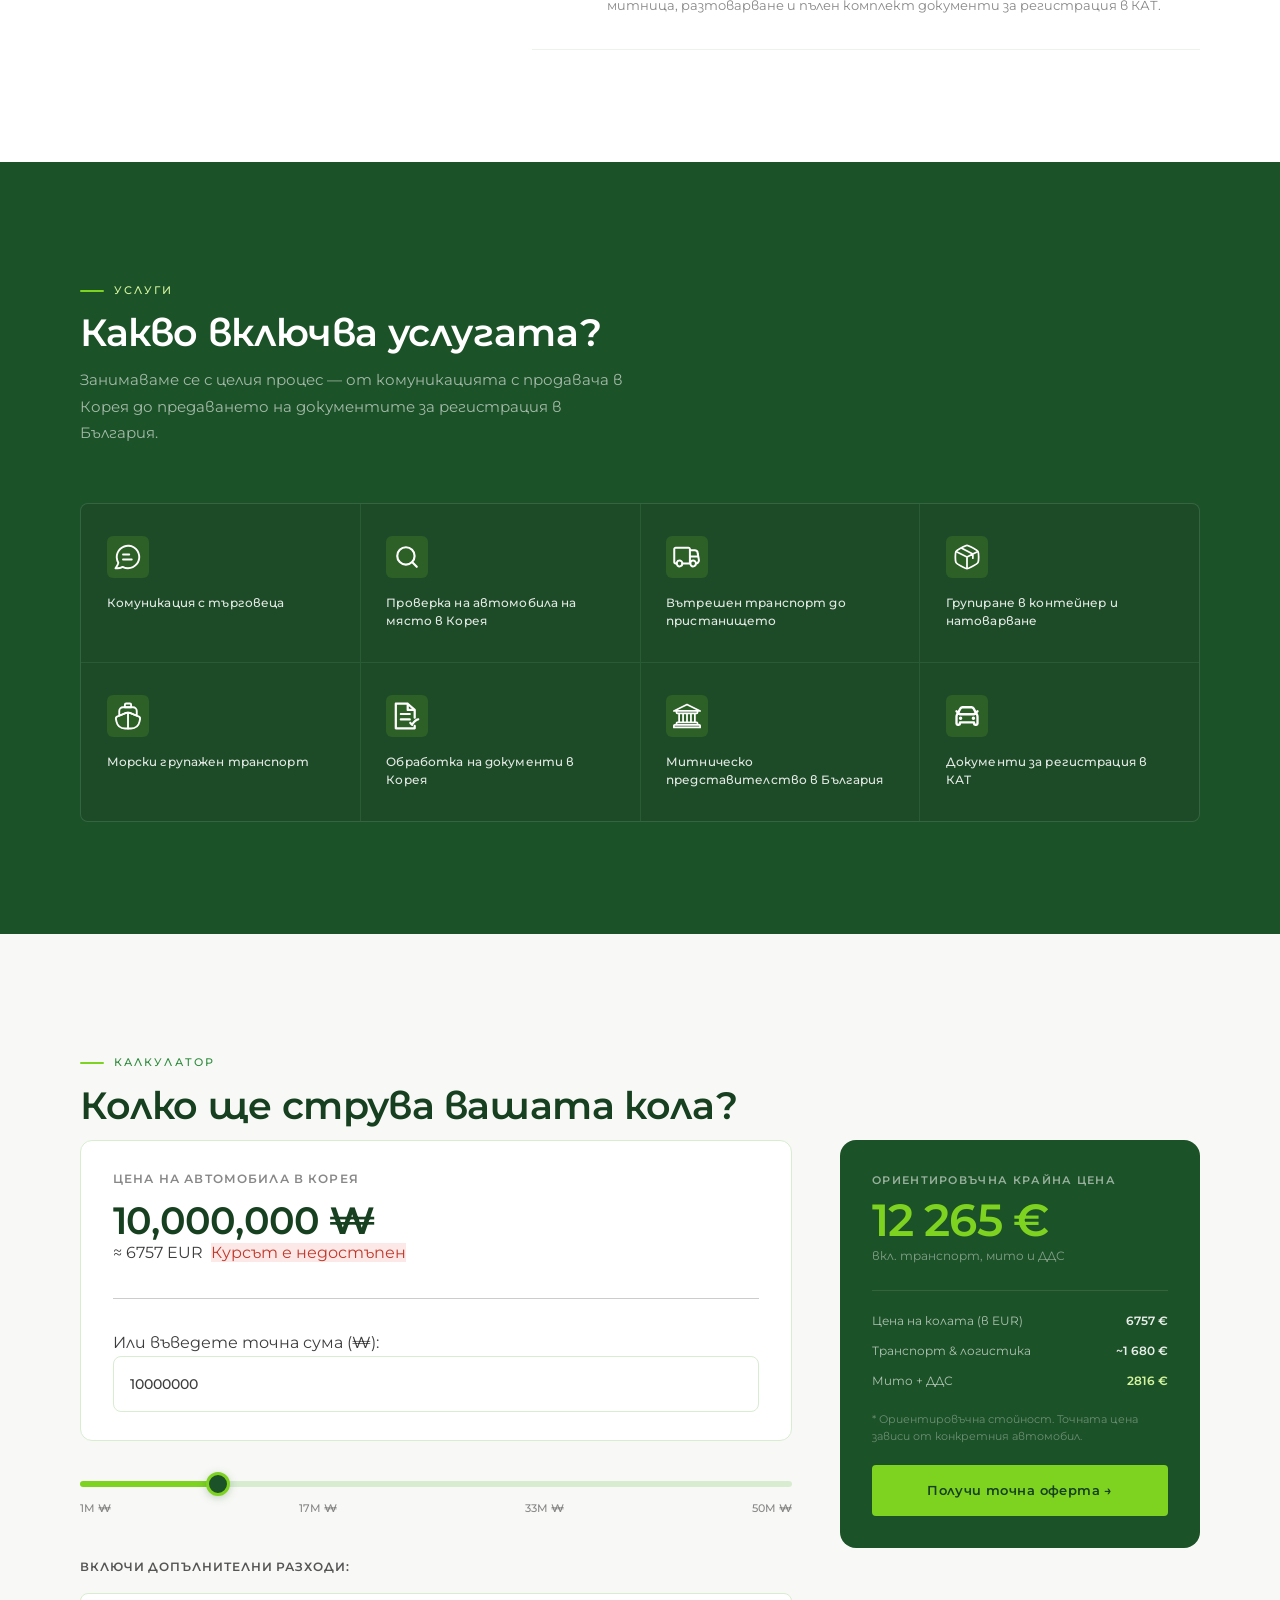
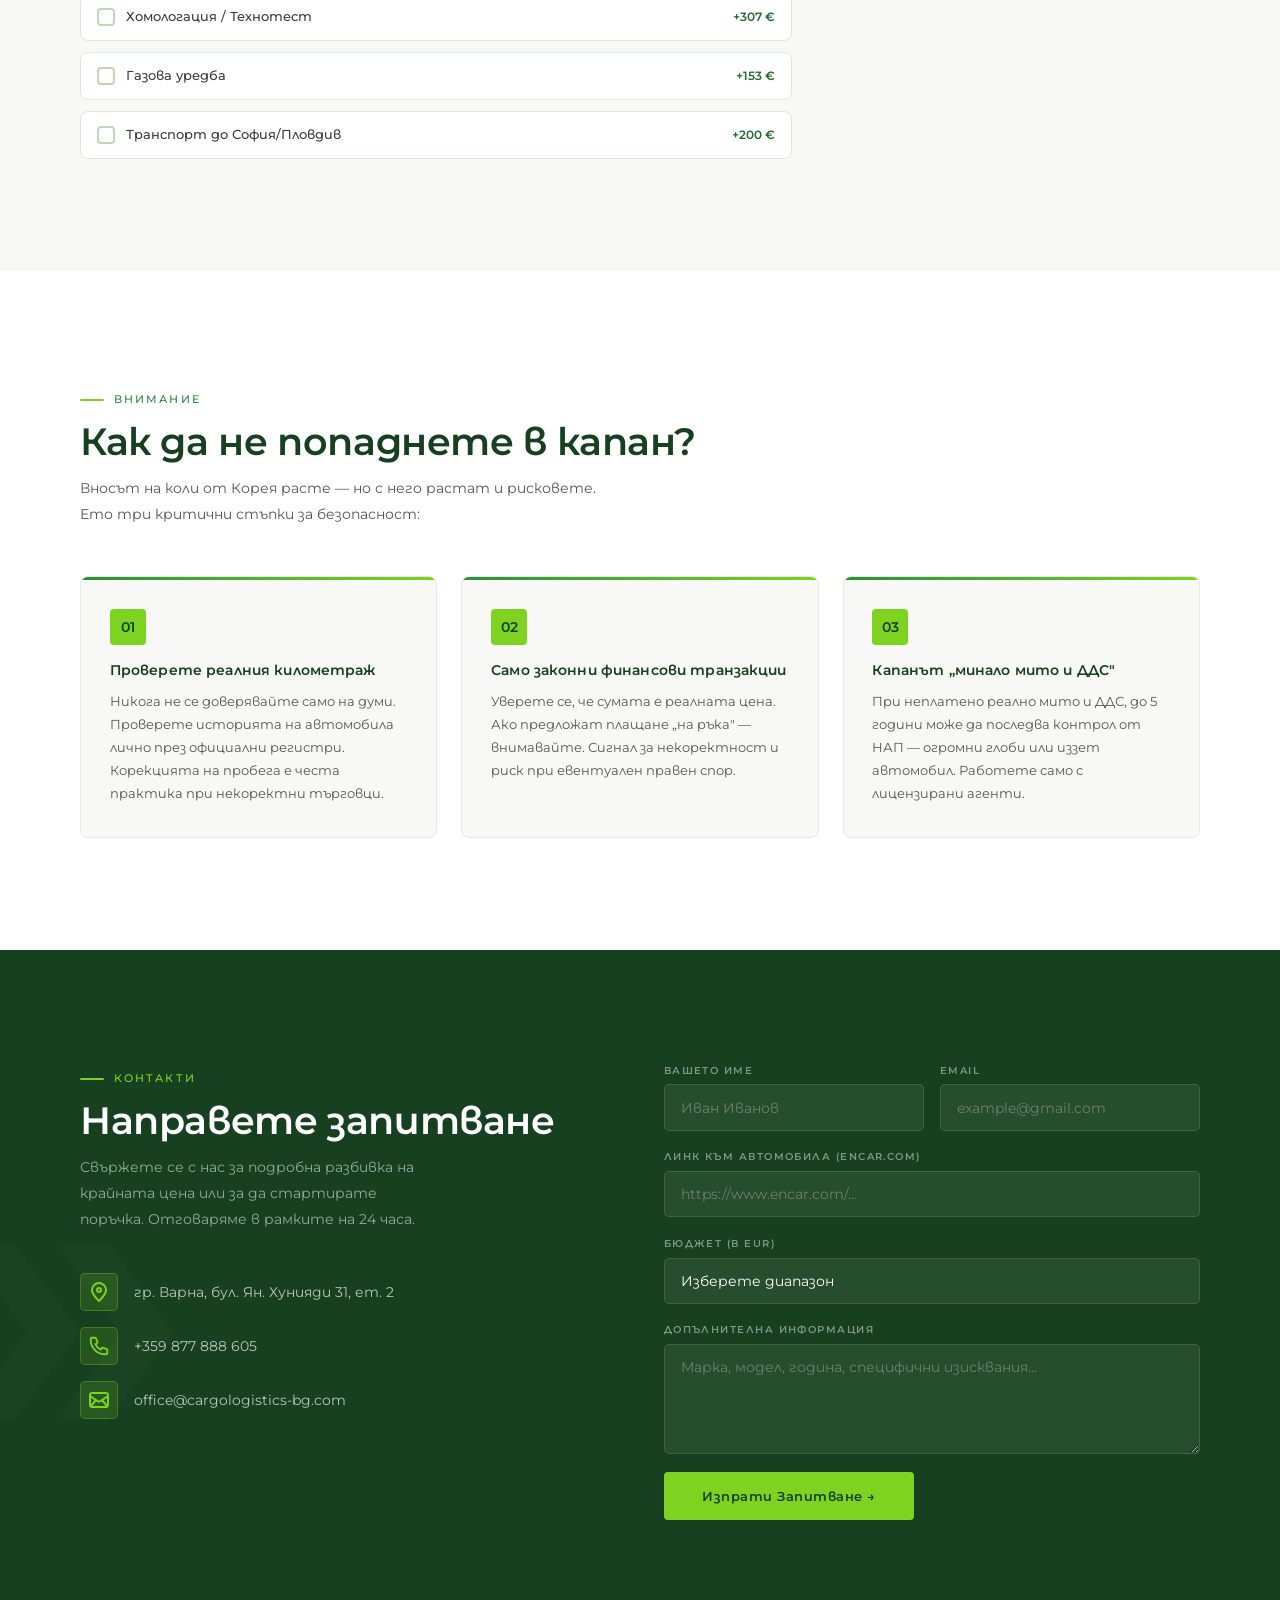
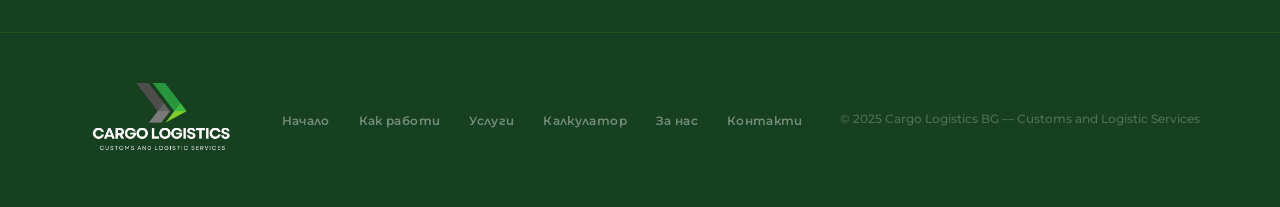
==== commit b4782fa6: "icons change contacts" ====
--- a/index.html
+++ b/index.html
@@ -102,14 +102,78 @@
       <h2 class="fade-up">Какво включва услугата?</h2>
       <p class="services-lead fade-up">Занимаваме се с целия процес — от комуникацията с продавача в Корея до предаването на документите за регистрация в България.</p>
       <div class="services-grid">
-        <div class="service-card fade-up"><div class="service-icon">🤝</div><h3>Комуникация с търговеца</h3></div>
-        <div class="service-card fade-up" style="transition-delay:0.05s"><div class="service-icon">🔍</div><h3>Проверка на автомобила на място в Корея</h3></div>
-        <div class="service-card fade-up" style="transition-delay:0.1s"><div class="service-icon">🚛</div><h3>Вътрешен транспорт до пристанището</h3></div>
-        <div class="service-card fade-up" style="transition-delay:0.15s"><div class="service-icon">📦</div><h3>Групиране в контейнер и натоварване</h3></div>
-        <div class="service-card fade-up" style="transition-delay:0.2s"><div class="service-icon">🚢</div><h3>Морски групажен транспорт</h3></div>
-        <div class="service-card fade-up" style="transition-delay:0.25s"><div class="service-icon">📑</div><h3>Обработка на документи в Корея</h3></div>
-        <div class="service-card fade-up" style="transition-delay:0.3s"><div class="service-icon">🏛️</div><h3>Митническо представителство в България</h3></div>
-        <div class="service-card fade-up" style="transition-delay:0.35s"><div class="service-icon">🚗</div><h3>Документи за регистрация в КАТ</h3></div>
+        <div class="service-card fade-up"><div class="service-icon"><svg width="30px" height="30px" viewBox="0 0 24 24" id="_24x24_On_Light_Messages" data-name="24x24/On Light/Messages" xmlns="http://www.w3.org/2000/svg" fill="#000000">
+
+          <g id="SVGRepo_bgCarrier" stroke-width="0"/>
+          
+          <g id="SVGRepo_tracerCarrier" stroke-linecap="round" stroke-linejoin="round"/>
+          
+          <g id="SVGRepo_iconCarrier"> <rect id="view-box" width="24" height="24" fill="none"/> <path id="Shape" d="M6.485,18.519a9.891,9.891,0,0,1-4.876.981c-.285,0-.584-.006-.887-.018a.739.739,0,0,1-.65-.432.738.738,0,0,1,.085-.775,11.192,11.192,0,0,0,2.072-3.787A9.751,9.751,0,1,1,10.751,19.5,9.661,9.661,0,0,1,6.485,18.519ZM6.808,17a8.247,8.247,0,1,0-3.139-3.015.75.75,0,0,1,.092.535A10.189,10.189,0,0,1,2.2,17.99a7.2,7.2,0,0,0,3.816-.947.745.745,0,0,1,.431-.136A.756.756,0,0,1,6.808,17Zm-.057-4.5a.75.75,0,0,1,0-1.5h7a.75.75,0,0,1,0,1.5Zm0-4a.75.75,0,0,1,0-1.5h5a.75.75,0,1,1,0,1.5Z" transform="translate(1.249 2.25)" fill="#ffffff"/> </g>
+          
+          </svg></div><h3>Комуникация с търговеца</h3></div>
+        <div class="service-card fade-up" style="transition-delay:0.05s"><div class="service-icon"><svg width="26px" height="26px" viewBox="0 0 24 24" fill="none" xmlns="http://www.w3.org/2000/svg" stroke="#ffffff">
+
+          <g id="SVGRepo_bgCarrier" stroke-width="0"/>
+          
+          <g id="SVGRepo_tracerCarrier" stroke-linecap="round" stroke-linejoin="round"/>
+          
+          <g id="SVGRepo_iconCarrier"> <path d="M16.6725 16.6412L21 21M19 11C19 15.4183 15.4183 19 11 19C6.58172 19 3 15.4183 3 11C3 6.58172 6.58172 3 11 3C15.4183 3 19 6.58172 19 11Z" stroke="#ffffff" stroke-width="2" stroke-linecap="round" stroke-linejoin="round"/> </g>
+          
+          </svg></div><h3>Проверка на автомобила на място в Корея</h3></div>
+        <div class="service-card fade-up" style="transition-delay:0.1s"><div class="service-icon"><svg width="32px" height="32px" viewBox="0 0 24 24" fill="none" xmlns="http://www.w3.org/2000/svg">
+
+          <g id="SVGRepo_bgCarrier" stroke-width="0"/>
+          
+          <g id="SVGRepo_tracerCarrier" stroke-linecap="round" stroke-linejoin="round"/>
+          
+          <g id="SVGRepo_iconCarrier"> <path fill-rule="evenodd" clip-rule="evenodd" d="M8.52832 16.826C8.53464 17.7132 8.01843 18.5166 7.22106 18.8607C6.42369 19.2047 5.50274 19.0213 4.88882 18.3962C4.27491 17.7712 4.08935 16.828 4.41891 16.0077C4.74847 15.1873 5.52803 14.652 6.39307 14.652C6.95731 14.6499 7.49925 14.8777 7.89969 15.2854C8.30013 15.6931 8.52625 16.2473 8.52832 16.826V16.826Z" stroke="#ffffff" stroke-width="1.5" stroke-linecap="round" stroke-linejoin="round"/> <path fill-rule="evenodd" clip-rule="evenodd" d="M18.7015 16.826C18.7078 17.7132 18.1916 18.5166 17.3942 18.8607C16.5969 19.2047 15.6759 19.0213 15.062 18.3962C14.4481 17.7712 14.2625 16.828 14.5921 16.0077C14.9216 15.1873 15.7012 14.652 16.5662 14.652C17.1305 14.6499 17.6724 14.8777 18.0728 15.2854C18.4733 15.6931 18.6994 16.2473 18.7015 16.826Z" stroke="#ffffff" stroke-width="1.5" stroke-linecap="round" stroke-linejoin="round"/> <path d="M14.1804 17.576C14.5946 17.576 14.9304 17.2403 14.9304 16.826C14.9304 16.4118 14.5946 16.076 14.1804 16.076V17.576ZM8.5254 16.076C8.11119 16.076 7.7754 16.4118 7.7754 16.826C7.7754 17.2403 8.11119 17.576 8.5254 17.576V16.076ZM13.4304 16.826C13.4304 17.2403 13.7662 17.576 14.1804 17.576C14.5946 17.576 14.9304 17.2403 14.9304 16.826H13.4304ZM14.9304 11.559C14.9304 11.1448 14.5946 10.809 14.1804 10.809C13.7662 10.809 13.4304 11.1448 13.4304 11.559H14.9304ZM14.1804 16.076C13.7662 16.076 13.4304 16.4118 13.4304 16.826C13.4304 17.2403 13.7662 17.576 14.1804 17.576V16.076ZM14.43 17.576C14.8442 17.576 15.18 17.2403 15.18 16.826C15.18 16.4118 14.8442 16.076 14.43 16.076V17.576ZM18.6972 16.0761C18.283 16.0779 17.9487 16.4151 17.9505 16.8293C17.9523 17.2435 18.2896 17.5779 18.7038 17.576L18.6972 16.0761ZM20.9625 14.485L21.7125 14.4816C21.7123 14.4384 21.7084 14.3954 21.7008 14.3529L20.9625 14.485ZM21.1772 11.4269C21.1042 11.0192 20.7146 10.7478 20.3068 10.8208C19.8991 10.8937 19.6277 11.2834 19.7007 11.6912L21.1772 11.4269ZM14.1794 6.12705C13.7652 6.12705 13.4294 6.46283 13.4294 6.87705C13.4294 7.29126 13.7652 7.62705 14.1794 7.62705V6.12705ZM17.7587 6.87705V7.62705C17.7637 7.62705 17.7688 7.627 17.7739 7.62689L17.7587 6.87705ZM19.3783 7.55055L19.9178 7.02951L19.9178 7.02951L19.3783 7.55055ZM20.0197 9.21805L19.27 9.19669C19.2685 9.24804 19.2723 9.2994 19.2814 9.34996L20.0197 9.21805ZM19.6996 11.691C19.7725 12.0987 20.1621 12.3702 20.5699 12.2974C20.9776 12.2245 21.2491 11.8349 21.1763 11.4271L19.6996 11.691ZM14.9284 6.87705C14.9284 6.46283 14.5927 6.12705 14.1784 6.12705C13.7642 6.12705 13.4284 6.46283 13.4284 6.87705H14.9284ZM13.4284 11.559C13.4284 11.9733 13.7642 12.309 14.1784 12.309C14.5927 12.309 14.9284 11.9733 14.9284 11.559H13.4284ZM13.4284 6.87705C13.4284 7.29126 13.7642 7.62705 14.1784 7.62705C14.5927 7.62705 14.9284 7.29126 14.9284 6.87705H13.4284ZM14.1784 6.07705L14.9285 6.07705L14.9284 6.07167L14.1784 6.07705ZM13.1137 5.00005L13.1137 5.75006L13.1187 5.75003L13.1137 5.00005ZM3.50512 5.00005L3.498 5.75005H3.50512V5.00005ZM2.75423 5.31075L2.22207 4.78225L2.22207 4.78225L2.75423 5.31075ZM2.4375 6.07505L1.6875 6.06834V6.07505H2.4375ZM2.4375 15.75L1.68747 15.75L1.68753 15.7568L2.4375 15.75ZM2.75423 16.5143L3.28638 15.9858L3.28638 15.9858L2.75423 16.5143ZM3.50512 16.825L3.50512 16.075L3.498 16.0751L3.50512 16.825ZM4.25783 17.575C4.67204 17.575 5.00783 17.2393 5.00783 16.825C5.00783 16.4108 4.67204 16.075 4.25783 16.075V17.575ZM14.1804 10.809C13.7662 10.809 13.4304 11.1448 13.4304 11.559C13.4304 11.9733 13.7662 12.309 14.1804 12.309V10.809ZM20.4399 12.309C20.8541 12.309 21.1899 11.9733 21.1899 11.559C21.1899 11.1448 20.8541 10.809 20.4399 10.809V12.309ZM14.1804 16.076H8.5254V17.576H14.1804V16.076ZM14.9304 16.826V11.559H13.4304V16.826H14.9304ZM14.1804 17.576H14.43V16.076H14.1804V17.576ZM18.7038 17.576C19.5117 17.5725 20.281 17.2397 20.8437 16.6573L19.765 15.615C19.4792 15.9108 19.0947 16.0743 18.6972 16.0761L18.7038 17.576ZM20.8437 16.6573C21.4058 16.0756 21.7162 15.2926 21.7125 14.4816L20.2125 14.4885C20.2145 14.9137 20.0514 15.3186 19.765 15.615L20.8437 16.6573ZM21.7008 14.3529L21.1772 11.4269L19.7007 11.6912L20.2242 14.6172L21.7008 14.3529ZM14.1794 7.62705H17.7587V6.12705H14.1794V7.62705ZM17.7739 7.62689C18.1691 7.61888 18.5544 7.7771 18.8389 8.07158L19.9178 7.02951C19.3477 6.43922 18.5622 6.1106 17.7434 6.1272L17.7739 7.62689ZM18.8389 8.07158C19.124 8.36679 19.282 8.77315 19.27 9.19669L20.7694 9.2394C20.7928 8.41808 20.4872 7.61907 19.9178 7.02951L18.8389 8.07158ZM19.2814 9.34996L19.6996 11.691L21.1763 11.4271L20.758 9.08613L19.2814 9.34996ZM13.4284 6.87705V11.559H14.9284V6.87705H13.4284ZM14.9284 6.87705V6.07705H13.4284V6.87705H14.9284ZM14.9284 6.07167C14.9213 5.07677 14.1245 4.24331 13.1088 4.25006L13.1187 5.75003C13.2708 5.74902 13.427 5.87963 13.4285 6.08242L14.9284 6.07167ZM13.1137 4.25005H3.50512V5.75005H13.1137V4.25005ZM3.51225 4.25008C3.02654 4.24547 2.5628 4.43917 2.22207 4.78225L3.28638 5.83925C3.3461 5.77912 3.42257 5.7493 3.498 5.75001L3.51225 4.25008ZM2.22207 4.78225C1.88199 5.12468 1.69183 5.58769 1.68753 6.06834L3.18747 6.08175C3.18832 5.98687 3.22602 5.90003 3.28638 5.83925L2.22207 4.78225ZM1.6875 6.07505V15.75H3.1875V6.07505H1.6875ZM1.68753 15.7568C1.69183 16.2374 1.88199 16.7004 2.22207 17.0428L3.28638 15.9858C3.22602 15.9251 3.18832 15.8382 3.18747 15.7433L1.68753 15.7568ZM2.22207 17.0428C2.5628 17.3859 3.02654 17.5796 3.51225 17.575L3.498 16.0751C3.42257 16.0758 3.3461 16.046 3.28638 15.9858L2.22207 17.0428ZM3.50512 17.575H4.25783V16.075H3.50512V17.575ZM14.1804 12.309H20.4399V10.809H14.1804V12.309Z" fill="#ffffff"/> </g>
+          
+          </svg></div><h3>Вътрешен транспорт до пристанището</h3></div>
+        <div class="service-card fade-up" style="transition-delay:0.15s"><div class="service-icon"><svg width="28px" height="28px" viewBox="0 0 24 24" fill="none" xmlns="http://www.w3.org/2000/svg">
+
+          <g id="SVGRepo_bgCarrier" stroke-width="0"/>
+          
+          <g id="SVGRepo_tracerCarrier" stroke-linecap="round" stroke-linejoin="round"/>
+          
+          <g id="SVGRepo_iconCarrier"> <path d="M15.5777 3.38197L17.5777 4.43152C19.7294 5.56066 20.8052 6.12523 21.4026 7.13974C22 8.15425 22 9.41667 22 11.9415V12.0585C22 14.5833 22 15.8458 21.4026 16.8603C20.8052 17.8748 19.7294 18.4393 17.5777 19.5685L15.5777 20.618C13.8221 21.5393 12.9443 22 12 22C11.0557 22 10.1779 21.5393 8.42229 20.618L6.42229 19.5685C4.27063 18.4393 3.19479 17.8748 2.5974 16.8603C2 15.8458 2 14.5833 2 12.0585V11.9415C2 9.41667 2 8.15425 2.5974 7.13974C3.19479 6.12523 4.27063 5.56066 6.42229 4.43152L8.42229 3.38197C10.1779 2.46066 11.0557 2 12 2C12.9443 2 13.8221 2.46066 15.5777 3.38197Z" stroke="#ffffff" stroke-width="1.5" stroke-linecap="round"/> <path d="M21 7.5L17 9.5M12 12L3 7.5M12 12V21.5M12 12C12 12 14.7426 10.6287 16.5 9.75C16.6953 9.65237 17 9.5 17 9.5M17 9.5V13M17 9.5L7.5 4.5" stroke="#ffffff" stroke-width="1.5" stroke-linecap="round"/> </g>
+          
+          </svg></div><h3>Групиране в контейнер и натоварване</h3></div>
+        <div class="service-card fade-up" style="transition-delay:0.2s"><div class="service-icon"><svg width="30px" height="30px" viewBox="0 0 24 24" fill="none" xmlns="http://www.w3.org/2000/svg">
+
+          <g id="SVGRepo_bgCarrier" stroke-width="0"/>
+          
+          <g id="SVGRepo_tracerCarrier" stroke-linecap="round" stroke-linejoin="round"/>
+          
+          <g id="SVGRepo_iconCarrier"> <path d="M20.42 12.3699C21.29 12.7199 21.83 13.7499 21.63 14.6599L21.22 16.5199C20.51 19.7199 18 21.9999 14.38 21.9999H9.61998C5.99998 21.9999 3.48999 19.7199 2.77999 16.5199L2.36998 14.6599C2.16998 13.7499 2.70997 12.7199 3.57997 12.3699L4.99999 11.7999L10.51 9.58993C11.47 9.20993 12.53 9.20993 13.49 9.58993L19 11.7999L20.42 12.3699Z" stroke="#ffffff" stroke-width="1.5" stroke-linecap="round" stroke-linejoin="round"/> <path d="M12 22V10" stroke="#ffffff" stroke-width="1.5" stroke-linecap="round" stroke-linejoin="round"/> <path d="M19 8V11.8L13.49 9.59C12.53 9.21 11.47 9.21 10.51 9.59L5 11.8V8C5 6.35 6.35 5 8 5H16C17.65 5 19 6.35 19 8Z" stroke="#ffffff" stroke-width="1.5" stroke-linecap="round" stroke-linejoin="round"/> <path d="M14.5 5H9.5V3C9.5 2.45 9.95 2 10.5 2H13.5C14.05 2 14.5 2.45 14.5 3V5Z" stroke="#ffffff" stroke-width="1.5" stroke-linecap="round" stroke-linejoin="round"/> </g>
+          
+          </svg></div><h3>Морски групажен транспорт</h3></div>
+        <div class="service-card fade-up" style="transition-delay:0.25s"><div class="service-icon"><svg fill="#ffffff" height="28px" width="28px" version="1.1" xmlns="http://www.w3.org/2000/svg" viewBox="0 0 512 512" xmlns:xlink="http://www.w3.org/1999/xlink" enable-background="new 0 0 512 512">
+
+          <g id="SVGRepo_bgCarrier" stroke-width="0"/>
+          
+          <g id="SVGRepo_tracerCarrier" stroke-linecap="round" stroke-linejoin="round"/>
+          
+          <g id="SVGRepo_iconCarrier"> <g> <g> <path d="m289.7,76.1l55.3,47.8h-55.3v-47.8zm106.9,340.7c-11.3-5.68434e-14-20.5,9.1-20.5,20.4v23h-304.2v-408.4h176.9v92.4c0,11.3 9.2,20.4 20.5,20.4h106.9v122.4c0,11.3 9.2,20.4 20.5,20.4 11.3,0 20.5-9.1 20.5-20.4v-145.6c0-5.9-2.6-11.6-7.1-15.4l-127.4-110c-3.7-3.2-8.5-5-13.4-5h-217.8c-11.3,0-20.5,9.1-20.5,20.4v449.2c0,11.3 9.2,20.4 20.5,20.4h345.2c11.3,0 20.5-9.1 20.5-20.4v-43.4c-0.1-11.3-9.3-20.4-20.6-20.4z"/> <path d="m305.7,198.9h-162c-11.3,0-20.5,9.1-20.5,20.4s9.2,20.4 20.5,20.4h162.1c11.3,0 20.5-9.1 20.5-20.4s-9.3-20.4-20.6-20.4z"/> <path d="m305.7,299.4h-162c-11.3,0-20.5,9.1-20.5,20.4 0,11.3 9.2,20.4 20.5,20.4h162.1c11.3,0 20.5-9.1 20.5-20.4-0.1-11.2-9.3-20.4-20.6-20.4z"/> <path d="m480.9,317.5c-1-11.2-11-19.5-22.2-18.5-46.2,4.1-90.1,54.6-112.7,85.3l-13.3-15.1c-7.5-8.5-20.4-9.3-28.9-1.8-8.5,7.5-9.3,20.4-1.8,28.8l30.7,34.8c12,11.9 25.2,9.7 32.7-2.7 13.4-22.1 60.7-85.4 96.9-88.6 11.3-1.1 19.6-11 18.6-22.2z"/> </g> </g> </g>
+          
+          </svg></div><h3>Обработка на документи в Корея</h3></div>
+        <div class="service-card fade-up" style="transition-delay:0.3s"><div class="service-icon"><svg fill="#ffffff" width="28px" height="28px" viewBox="0 0 32 32" xmlns="http://www.w3.org/2000/svg">
+
+          <g id="SVGRepo_bgCarrier" stroke-width="0"/>
+          
+          <g id="SVGRepo_tracerCarrier" stroke-linecap="round" stroke-linejoin="round"/>
+          
+          <g id="SVGRepo_iconCarrier"> <path d="M30,25.11H29v-.89a2,2,0,0,0-2-2H26V14.11h1a2,2,0,0,0,2-2v-.89h2a1,1,0,0,0,.43-1.9l-15-7.22a1,1,0,0,0-.86,0L.57,9.32A1,1,0,0,0,1,11.22H3v.89a2,2,0,0,0,2,2H6v8.11H5a2,2,0,0,0-2,2v.89H2a2,2,0,0,0-2,2V29a1,1,0,0,0,1,1H31a1,1,0,0,0,1-1V27.11A2,2,0,0,0,30,25.11Zm-14-21L26.62,9.22H5.38Zm-11,8v-.89H27v.89H5Zm19,2v8.11H21.5V14.11Zm-4.5,0v8.11H17V14.11Zm-4.5,0v8.11H12.5V14.11Zm-4.5,0v8.11H8V14.11ZM5,24.22H27v.89H5ZM30,28H2v-.89H30Z"/> </g>
+          
+          </svg></div><h3>Митническо представителство в България</h3></div>
+        <div class="service-card fade-up" style="transition-delay:0.35s"><div class="service-icon"><svg width="28px" height="28px" viewBox="0 0 24 24" fill="none" xmlns="http://www.w3.org/2000/svg" stroke="#000000">
+
+          <g id="SVGRepo_bgCarrier" stroke-width="0"/>
+          
+          <g id="SVGRepo_tracerCarrier" stroke-linecap="round" stroke-linejoin="round"/>
+          
+          <g id="SVGRepo_iconCarrier"> <path d="M3 8L5.72187 10.2682C5.90158 10.418 6.12811 10.5 6.36205 10.5H17.6379C17.8719 10.5 18.0984 10.418 18.2781 10.2682L21 8M6.5 14H6.51M17.5 14H17.51M8.16065 4.5H15.8394C16.5571 4.5 17.2198 4.88457 17.5758 5.50772L20.473 10.5777C20.8183 11.1821 21 11.8661 21 12.5623V18.5C21 19.0523 20.5523 19.5 20 19.5H19C18.4477 19.5 18 19.0523 18 18.5V17.5H6V18.5C6 19.0523 5.55228 19.5 5 19.5H4C3.44772 19.5 3 19.0523 3 18.5V12.5623C3 11.8661 3.18166 11.1821 3.52703 10.5777L6.42416 5.50772C6.78024 4.88457 7.44293 4.5 8.16065 4.5ZM7 14C7 14.2761 6.77614 14.5 6.5 14.5C6.22386 14.5 6 14.2761 6 14C6 13.7239 6.22386 13.5 6.5 13.5C6.77614 13.5 7 13.7239 7 14ZM18 14C18 14.2761 17.7761 14.5 17.5 14.5C17.2239 14.5 17 14.2761 17 14C17 13.7239 17.2239 13.5 17.5 13.5C17.7761 13.5 18 13.7239 18 14Z" stroke="#ffffff" stroke-width="2" stroke-linecap="round" stroke-linejoin="round"/> </g>
+          
+          </svg></div><h3>Документи за регистрация в КАТ</h3></div>
       </div>
     </section>
     
@@ -232,9 +296,33 @@
         <h2>Направете запитване</h2>
         <p>Свържете се с нас за подробна разбивка на крайната цена или за да стартирате поръчка. Отговаряме в рамките на 24 часа.</p>
         <div class="contact-items">
-          <div class="contact-item"><div class="c-icon">📍</div>гр. Варна, бул. Ян. Хунияди 31, ет. 2</div>
-          <div class="contact-item"><div class="c-icon">📞</div>+359 877 888 605</div>
-          <div class="contact-item"><div class="c-icon">✉️</div>office@cargologistics-bg.com<a href="mailto:office@cargologistics-bg.com" class="__cf_email__"> </a></div>
+          <div class="contact-item"><div class="c-icon"><svg width="24px" height="24px" viewBox="0 0 24 24" fill="none" xmlns="http://www.w3.org/2000/svg" stroke="#000000">
+
+            <g id="SVGRepo_bgCarrier" stroke-width="0"/>
+            
+            <g id="SVGRepo_tracerCarrier" stroke-linecap="round" stroke-linejoin="round"/>
+            
+            <g id="SVGRepo_iconCarrier"> <path d="M12 21C15.5 17.4 19 14.1764 19 10.2C19 6.22355 15.866 3 12 3C8.13401 3 5 6.22355 5 10.2C5 14.1764 8.5 17.4 12 21Z" stroke="#7ed321" stroke-width="2" stroke-linecap="round" stroke-linejoin="round"/> <path d="M12 12C13.1046 12 14 11.1046 14 10C14 8.89543 13.1046 8 12 8C10.8954 8 10 8.89543 10 10C10 11.1046 10.8954 12 12 12Z" stroke="#7ed321" stroke-width="2" stroke-linecap="round" stroke-linejoin="round"/> </g>
+            
+            </svg></div>гр. Варна, бул. Ян. Хунияди 31, ет. 2</div>
+          <div class="contact-item"><div class="c-icon"><svg width="22px" height="22px" viewBox="0 0 24 24" fill="none" xmlns="http://www.w3.org/2000/svg">
+
+            <g id="SVGRepo_bgCarrier" stroke-width="0"/>
+            
+            <g id="SVGRepo_tracerCarrier" stroke-linecap="round" stroke-linejoin="round"/>
+            
+            <g id="SVGRepo_iconCarrier"> <path d="M3 5.5C3 14.0604 9.93959 21 18.5 21C18.8862 21 19.2691 20.9859 19.6483 20.9581C20.0834 20.9262 20.3009 20.9103 20.499 20.7963C20.663 20.7019 20.8185 20.5345 20.9007 20.364C21 20.1582 21 19.9181 21 19.438V16.6207C21 16.2169 21 16.015 20.9335 15.842C20.8749 15.6891 20.7795 15.553 20.6559 15.4456C20.516 15.324 20.3262 15.255 19.9468 15.117L16.74 13.9509C16.2985 13.7904 16.0777 13.7101 15.8683 13.7237C15.6836 13.7357 15.5059 13.7988 15.3549 13.9058C15.1837 14.0271 15.0629 14.2285 14.8212 14.6314L14 16C11.3501 14.7999 9.2019 12.6489 8 10L9.36863 9.17882C9.77145 8.93713 9.97286 8.81628 10.0942 8.64506C10.2012 8.49408 10.2643 8.31637 10.2763 8.1317C10.2899 7.92227 10.2096 7.70153 10.0491 7.26005L8.88299 4.05321C8.745 3.67376 8.67601 3.48403 8.55442 3.3441C8.44701 3.22049 8.31089 3.12515 8.15802 3.06645C7.98496 3 7.78308 3 7.37932 3H4.56201C4.08188 3 3.84181 3 3.63598 3.09925C3.4655 3.18146 3.29814 3.33701 3.2037 3.50103C3.08968 3.69907 3.07375 3.91662 3.04189 4.35173C3.01413 4.73086 3 5.11378 3 5.5Z" stroke="#7ed321" stroke-width="2" stroke-linecap="round" stroke-linejoin="round"/> </g>
+            
+            </svg></div>+359 877 888 605</div>
+          <div class="contact-item"><div class="c-icon"><svg width="24px" height="24px" viewBox="0 0 24 24" fill="none" xmlns="http://www.w3.org/2000/svg">
+
+            <g id="SVGRepo_bgCarrier" stroke-width="0"/>
+            
+            <g id="SVGRepo_tracerCarrier" stroke-linecap="round" stroke-linejoin="round"/>
+            
+            <g id="SVGRepo_iconCarrier"> <path d="M4 18L9 12M20 18L15 12M3 8L10.225 12.8166C10.8665 13.2443 11.1872 13.4582 11.5339 13.5412C11.8403 13.6147 12.1597 13.6147 12.4661 13.5412C12.8128 13.4582 13.1335 13.2443 13.775 12.8166L21 8M6.2 19H17.8C18.9201 19 19.4802 19 19.908 18.782C20.2843 18.5903 20.5903 18.2843 20.782 17.908C21 17.4802 21 16.9201 21 15.8V8.2C21 7.0799 21 6.51984 20.782 6.09202C20.5903 5.71569 20.2843 5.40973 19.908 5.21799C19.4802 5 18.9201 5 17.8 5H6.2C5.0799 5 4.51984 5 4.09202 5.21799C3.71569 5.40973 3.40973 5.71569 3.21799 6.09202C3 6.51984 3 7.07989 3 8.2V15.8C3 16.9201 3 17.4802 3.21799 17.908C3.40973 18.2843 3.71569 18.5903 4.09202 18.782C4.51984 19 5.07989 19 6.2 19Z" stroke="#7ed321" stroke-width="2" stroke-linecap="round" stroke-linejoin="round"/> </g>
+            
+            </svg></div>office@cargologistics-bg.com<a href="mailto:office@cargologistics-bg.com" class="__cf_email__"> </a></div>
         </div>
       </div>
       <form class="contact-form fade-up" style="transition-delay:0.14s" action="https://formspree.io/f/xykbeoow" method="POST">
